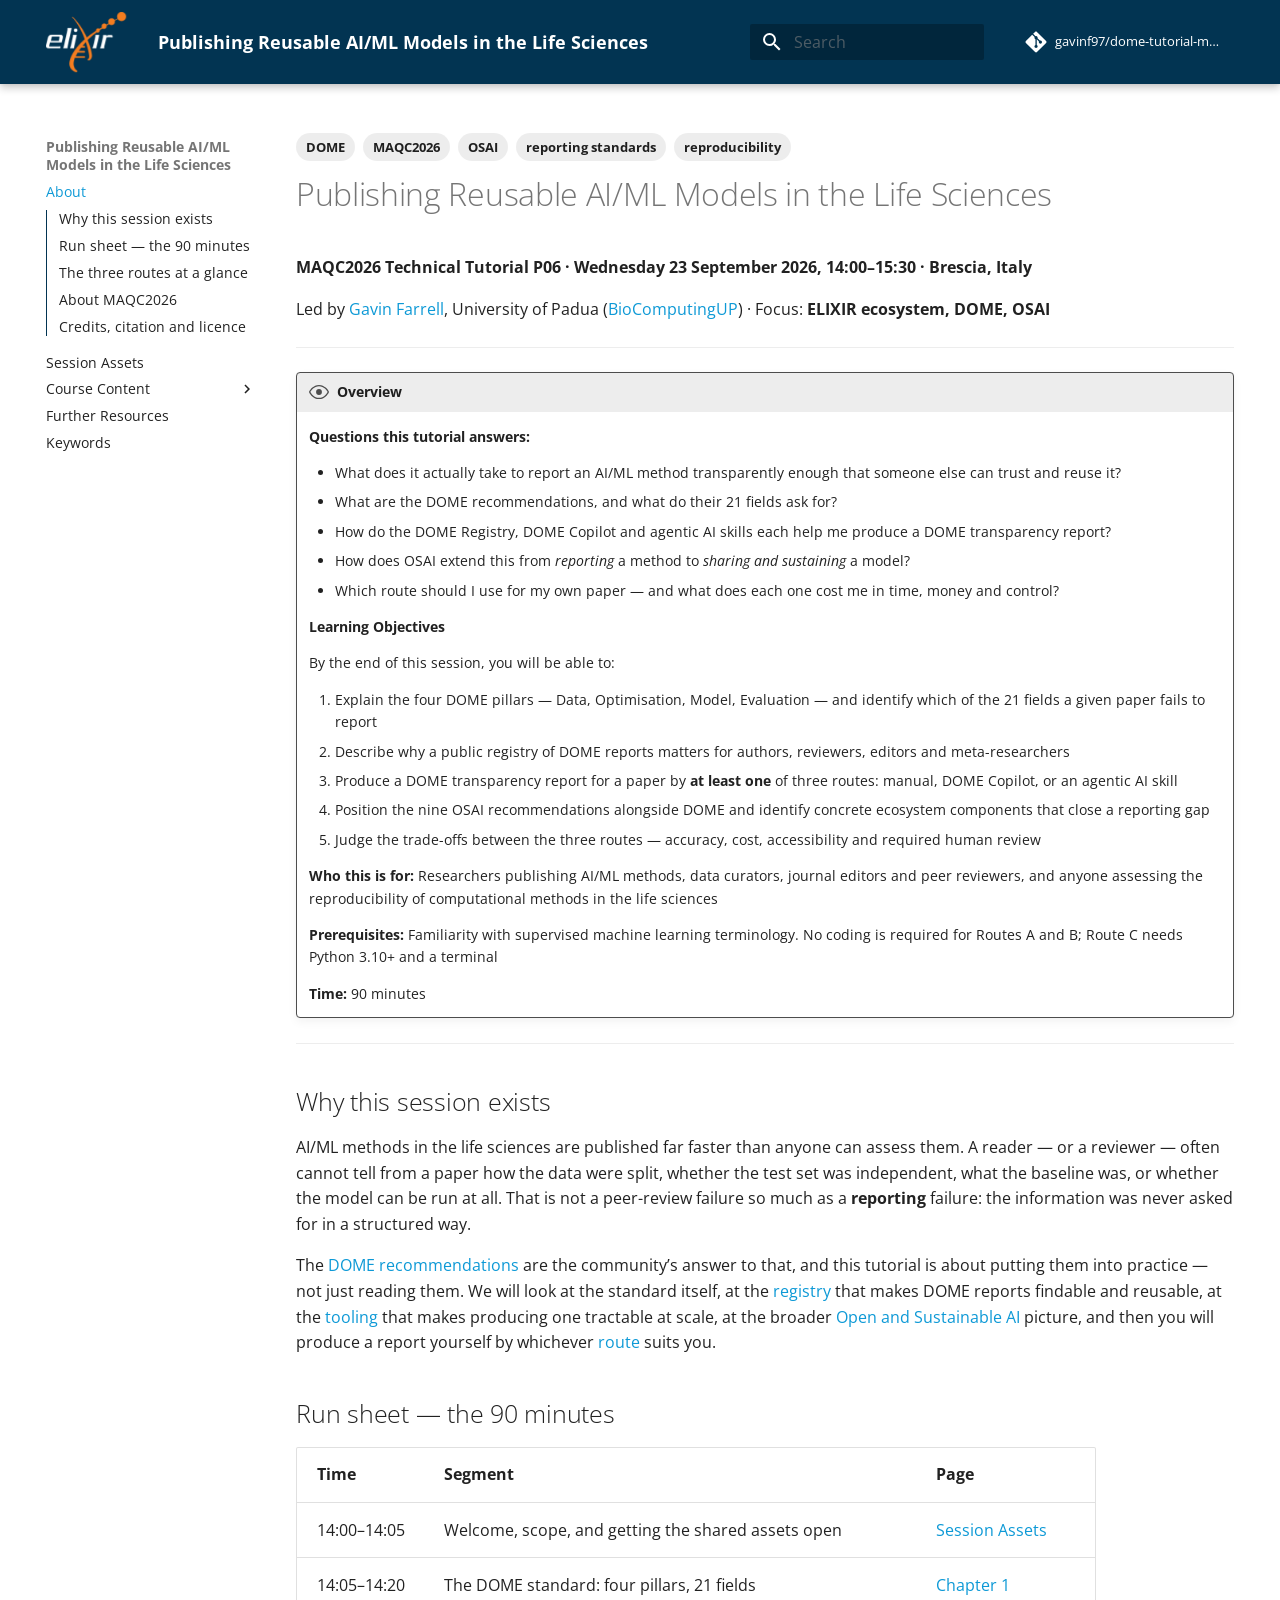
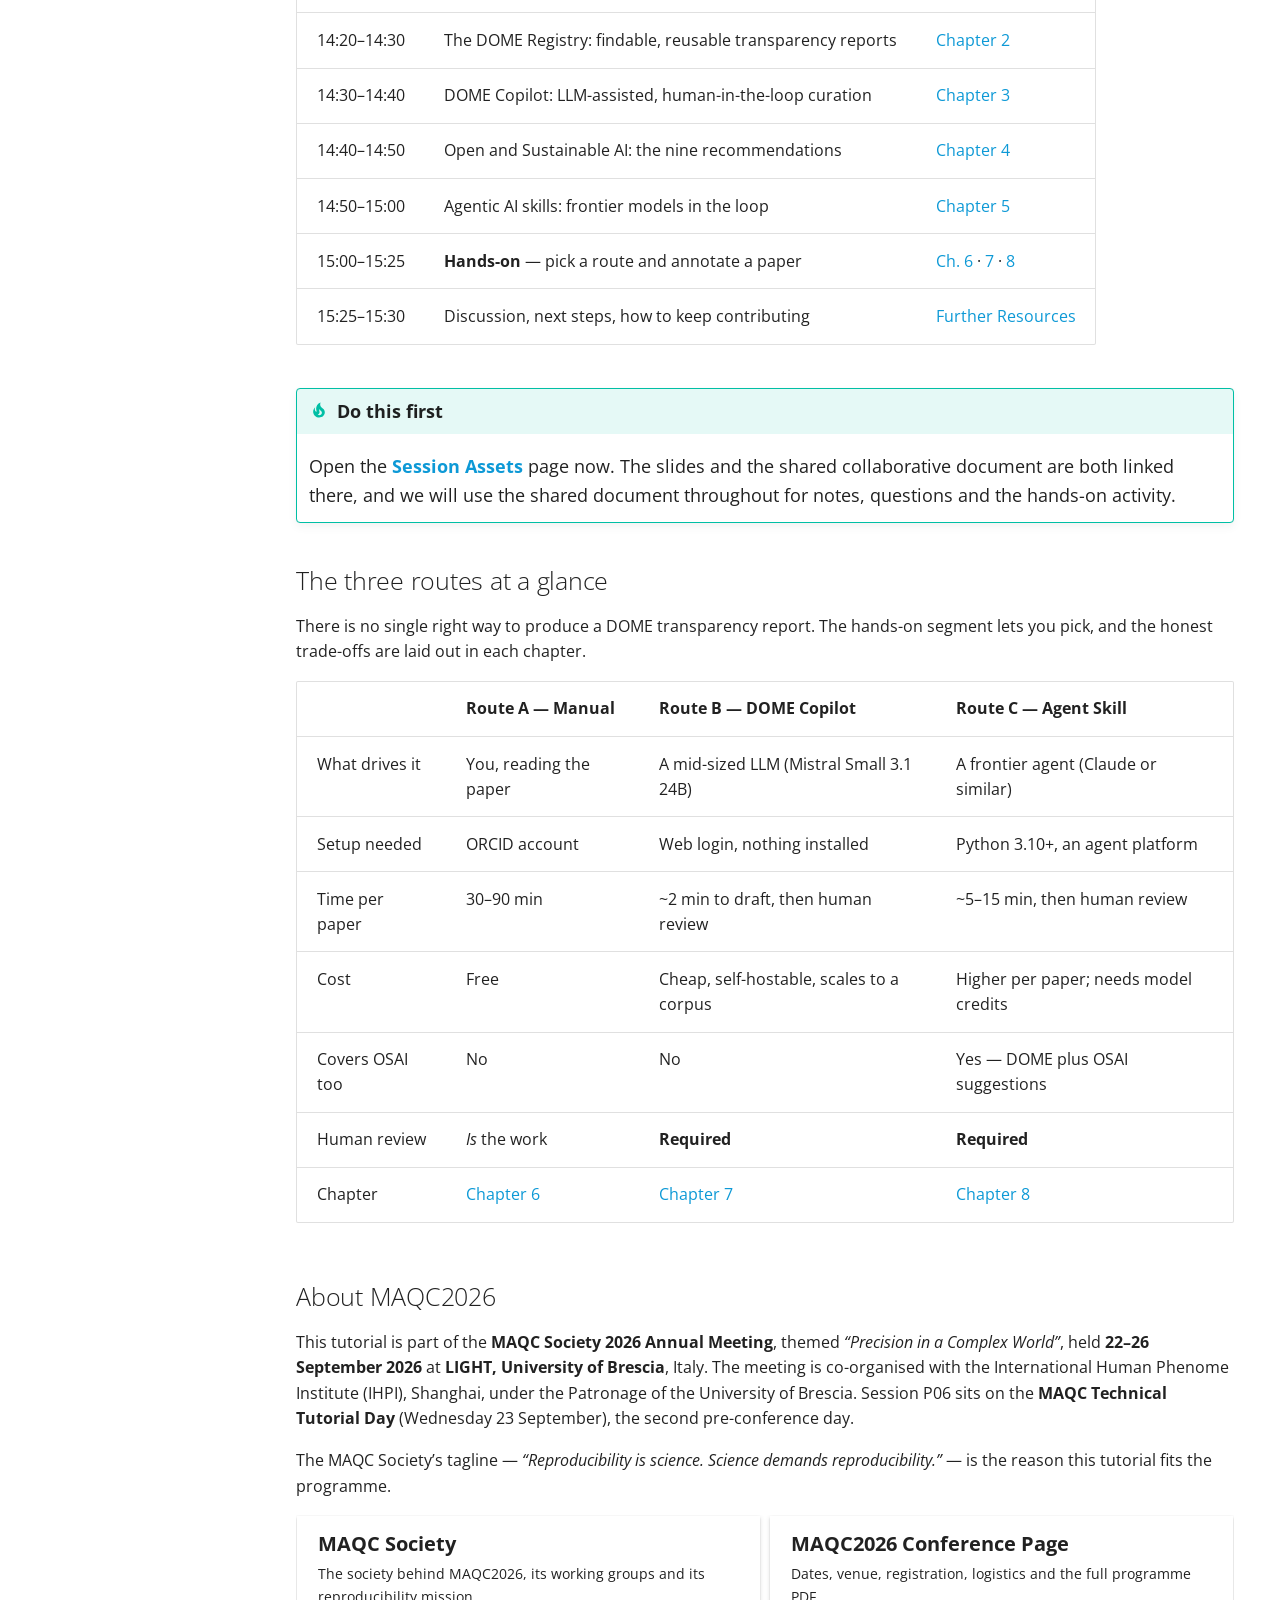
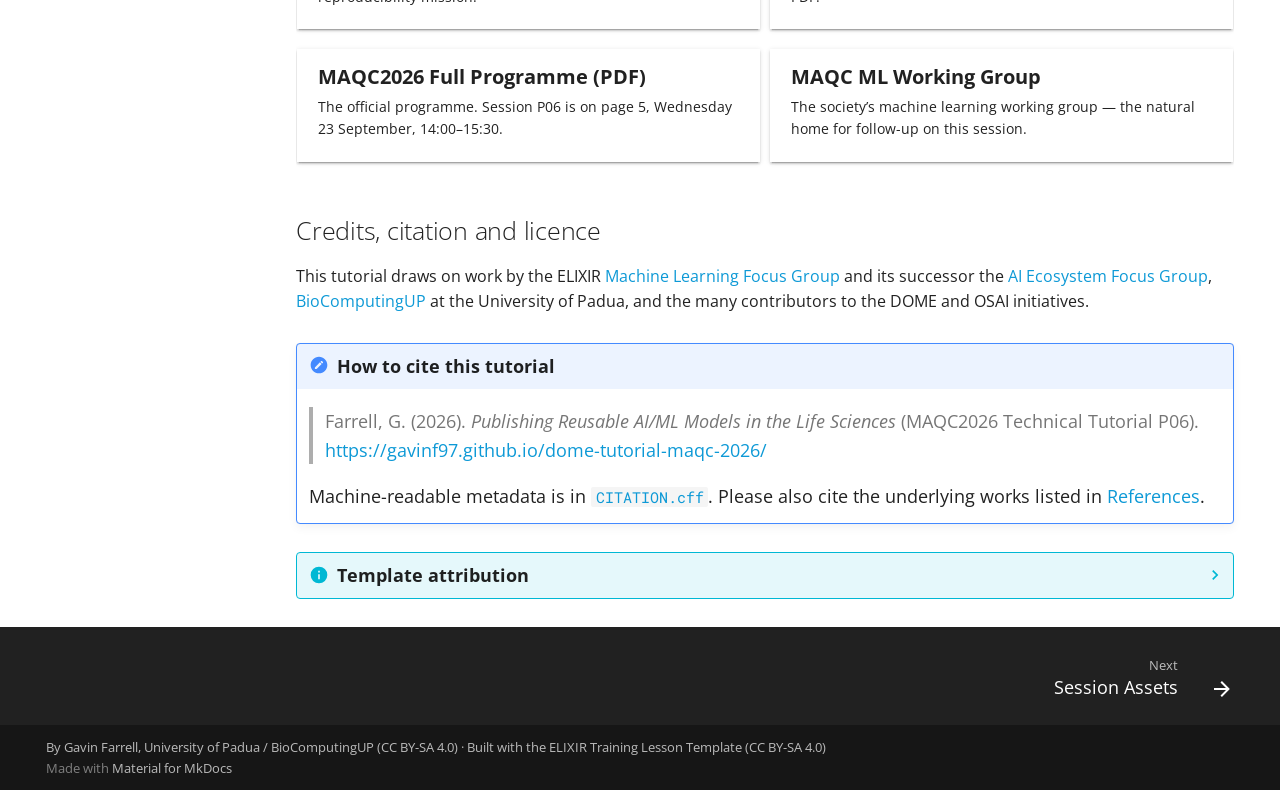
==== index.html @ ded04127 "Deployed 1fc24c7 with MkDocs version: 1.6.1" ====
<!doctype html>
<html lang="en" class="no-js">
  <head>
    
      <meta charset="utf-8">
      <meta name="viewport" content="width=device-width,initial-scale=1">
      
        <meta name="description" content="MAQC2026 technical tutorial P06 — using the DOME and OSAI frameworks to report, publish and reuse AI/ML methods transparently in the life sciences.
">
      
      
      
        <link rel="canonical" href="https://gavinf97.github.io/dome-tutorial-maqc-2026/">
      
      
      
        <link rel="next" href="assets/">
      
      
        
      
      
      <link rel="icon" href="assets/images/elixir_favicon.ico">
      <meta name="generator" content="mkdocs-1.6.1, mkdocs-material-9.7.7">
    
    
      
        <title>Publishing Reusable AI/ML Models in the Life Sciences</title>
      
    
    
      <link rel="stylesheet" href="assets/stylesheets/main.ec1eaa64.min.css">
      
      


    
    
      
    
    
      
        
        
        <link rel="preconnect" href="https://fonts.gstatic.com" crossorigin>
        <link rel="stylesheet" href="https://fonts.googleapis.com/css?family=Open+Sans:300,300i,400,400i,700,700i%7CRoboto+Mono:400,400i,700,700i&display=fallback">
        <style>:root{--md-text-font:"Open Sans";--md-code-font:"Roboto Mono"}</style>
      
    
    
      <link rel="stylesheet" href="stylesheets/extra.css">
    
      <link rel="stylesheet" href="stylesheets/neoteroi-mkdocs.css">
    
    <script>__md_scope=new URL(".",location),__md_hash=e=>[...e].reduce(((e,_)=>(e<<5)-e+_.charCodeAt(0)),0),__md_get=(e,_=localStorage,t=__md_scope)=>JSON.parse(_.getItem(t.pathname+"."+e)),__md_set=(e,_,t=localStorage,a=__md_scope)=>{try{t.setItem(a.pathname+"."+e,JSON.stringify(_))}catch(e){}}</script>
    
      

    
    
  </head>
  
  
    <body dir="ltr">
  
    
    <input class="md-toggle" data-md-toggle="drawer" type="checkbox" id="__drawer" autocomplete="off">
    <input class="md-toggle" data-md-toggle="search" type="checkbox" id="__search" autocomplete="off">
    <label class="md-overlay" for="__drawer"></label>
    <div data-md-component="skip">
      
        
        <a href="#publishing-reusable-aiml-models-in-the-life-sciences" class="md-skip">
          Skip to content
        </a>
      
    </div>
    <div data-md-component="announce">
      
    </div>
    
    
      

  

<header class="md-header md-header--shadow" data-md-component="header">
  <nav class="md-header__inner md-grid" aria-label="Header">
    <a href="." title="Publishing Reusable AI/ML Models in the Life Sciences" class="md-header__button md-logo" aria-label="Publishing Reusable AI/ML Models in the Life Sciences" data-md-component="logo">
      
  <img src="assets/images/white-orange-logo.png" alt="logo">

    </a>
    <label class="md-header__button md-icon" for="__drawer">
      
      <svg xmlns="http://www.w3.org/2000/svg" viewBox="0 0 24 24"><path d="M3 6h18v2H3zm0 5h18v2H3zm0 5h18v2H3z"/></svg>
    </label>
    <div class="md-header__title" data-md-component="header-title">
      <div class="md-header__ellipsis">
        <div class="md-header__topic">
          <span class="md-ellipsis">
            Publishing Reusable AI/ML Models in the Life Sciences
          </span>
        </div>
        <div class="md-header__topic" data-md-component="header-topic">
          <span class="md-ellipsis">
            
              About
            
          </span>
        </div>
      </div>
    </div>
    
    
      <script>var palette=__md_get("__palette");if(palette&&palette.color){if("(prefers-color-scheme)"===palette.color.media){var media=matchMedia("(prefers-color-scheme: light)"),input=document.querySelector(media.matches?"[data-md-color-media='(prefers-color-scheme: light)']":"[data-md-color-media='(prefers-color-scheme: dark)']");palette.color.media=input.getAttribute("data-md-color-media"),palette.color.scheme=input.getAttribute("data-md-color-scheme"),palette.color.primary=input.getAttribute("data-md-color-primary"),palette.color.accent=input.getAttribute("data-md-color-accent")}for(var[key,value]of Object.entries(palette.color))document.body.setAttribute("data-md-color-"+key,value)}</script>
    
    
    
      
      
        <label class="md-header__button md-icon" for="__search">
          
          <svg xmlns="http://www.w3.org/2000/svg" viewBox="0 0 24 24"><path d="M9.5 3A6.5 6.5 0 0 1 16 9.5c0 1.61-.59 3.09-1.56 4.23l.27.27h.79l5 5-1.5 1.5-5-5v-.79l-.27-.27A6.52 6.52 0 0 1 9.5 16 6.5 6.5 0 0 1 3 9.5 6.5 6.5 0 0 1 9.5 3m0 2C7 5 5 7 5 9.5S7 14 9.5 14 14 12 14 9.5 12 5 9.5 5"/></svg>
        </label>
        <div class="md-search" data-md-component="search" role="dialog">
  <label class="md-search__overlay" for="__search"></label>
  <div class="md-search__inner" role="search">
    <form class="md-search__form" name="search">
      <input type="text" class="md-search__input" name="query" aria-label="Search" placeholder="Search" autocapitalize="off" autocorrect="off" autocomplete="off" spellcheck="false" data-md-component="search-query" required>
      <label class="md-search__icon md-icon" for="__search">
        
        <svg xmlns="http://www.w3.org/2000/svg" viewBox="0 0 24 24"><path d="M9.5 3A6.5 6.5 0 0 1 16 9.5c0 1.61-.59 3.09-1.56 4.23l.27.27h.79l5 5-1.5 1.5-5-5v-.79l-.27-.27A6.52 6.52 0 0 1 9.5 16 6.5 6.5 0 0 1 3 9.5 6.5 6.5 0 0 1 9.5 3m0 2C7 5 5 7 5 9.5S7 14 9.5 14 14 12 14 9.5 12 5 9.5 5"/></svg>
        
        <svg xmlns="http://www.w3.org/2000/svg" viewBox="0 0 24 24"><path d="M20 11v2H8l5.5 5.5-1.42 1.42L4.16 12l7.92-7.92L13.5 5.5 8 11z"/></svg>
      </label>
      <nav class="md-search__options" aria-label="Search">
        
        <button type="reset" class="md-search__icon md-icon" title="Clear" aria-label="Clear" tabindex="-1">
          
          <svg xmlns="http://www.w3.org/2000/svg" viewBox="0 0 24 24"><path d="M19 6.41 17.59 5 12 10.59 6.41 5 5 6.41 10.59 12 5 17.59 6.41 19 12 13.41 17.59 19 19 17.59 13.41 12z"/></svg>
        </button>
      </nav>
      
    </form>
    <div class="md-search__output">
      <div class="md-search__scrollwrap" tabindex="0" data-md-scrollfix>
        <div class="md-search-result" data-md-component="search-result">
          <div class="md-search-result__meta">
            Initializing search
          </div>
          <ol class="md-search-result__list" role="presentation"></ol>
        </div>
      </div>
    </div>
  </div>
</div>
      
    
    
      <div class="md-header__source">
        <a href="https://github.com/gavinf97/dome-tutorial-maqc-2026" title="Go to repository" class="md-source" data-md-component="source">
  <div class="md-source__icon md-icon">
    
    <svg xmlns="http://www.w3.org/2000/svg" viewBox="0 0 448 512"><!--! Font Awesome Free 7.1.0 by @fontawesome - https://fontawesome.com License - https://fontawesome.com/license/free (Icons: CC BY 4.0, Fonts: SIL OFL 1.1, Code: MIT License) Copyright 2025 Fonticons, Inc.--><path d="M439.6 236.1 244 40.5c-5.4-5.5-12.8-8.5-20.4-8.5s-15 3-20.4 8.4L162.5 81l51.5 51.5c27.1-9.1 52.7 16.8 43.4 43.7l49.7 49.7c34.2-11.8 61.2 31 35.5 56.7-26.5 26.5-70.2-2.9-56-37.3L240.3 199v121.9c25.3 12.5 22.3 41.8 9.1 55-6.4 6.4-15.2 10.1-24.3 10.1s-17.8-3.6-24.3-10.1c-17.6-17.6-11.1-46.9 11.2-56v-123c-20.8-8.5-24.6-30.7-18.6-45L142.6 101 8.5 235.1C3 240.6 0 247.9 0 255.5s3 15 8.5 20.4l195.6 195.7c5.4 5.4 12.7 8.4 20.4 8.4s15-3 20.4-8.4l194.7-194.7c5.4-5.4 8.4-12.8 8.4-20.4s-3-15-8.4-20.4"/></svg>
  </div>
  <div class="md-source__repository">
    gavinf97/dome-tutorial-maqc-2026
  </div>
</a>
      </div>
    
  </nav>
  
</header>
    
    <div class="md-container" data-md-component="container">
      
      
        
          
        
      
      <main class="md-main" data-md-component="main">
        <div class="md-main__inner md-grid">
          
            
              
              <div class="md-sidebar md-sidebar--primary" data-md-component="sidebar" data-md-type="navigation" >
                <div class="md-sidebar__scrollwrap">
                  <div class="md-sidebar__inner">
                    



  

<nav class="md-nav md-nav--primary md-nav--integrated" aria-label="Navigation" data-md-level="0">
  <label class="md-nav__title" for="__drawer">
    <a href="." title="Publishing Reusable AI/ML Models in the Life Sciences" class="md-nav__button md-logo" aria-label="Publishing Reusable AI/ML Models in the Life Sciences" data-md-component="logo">
      
  <img src="assets/images/white-orange-logo.png" alt="logo">

    </a>
    Publishing Reusable AI/ML Models in the Life Sciences
  </label>
  
    <div class="md-nav__source">
      <a href="https://github.com/gavinf97/dome-tutorial-maqc-2026" title="Go to repository" class="md-source" data-md-component="source">
  <div class="md-source__icon md-icon">
    
    <svg xmlns="http://www.w3.org/2000/svg" viewBox="0 0 448 512"><!--! Font Awesome Free 7.1.0 by @fontawesome - https://fontawesome.com License - https://fontawesome.com/license/free (Icons: CC BY 4.0, Fonts: SIL OFL 1.1, Code: MIT License) Copyright 2025 Fonticons, Inc.--><path d="M439.6 236.1 244 40.5c-5.4-5.5-12.8-8.5-20.4-8.5s-15 3-20.4 8.4L162.5 81l51.5 51.5c27.1-9.1 52.7 16.8 43.4 43.7l49.7 49.7c34.2-11.8 61.2 31 35.5 56.7-26.5 26.5-70.2-2.9-56-37.3L240.3 199v121.9c25.3 12.5 22.3 41.8 9.1 55-6.4 6.4-15.2 10.1-24.3 10.1s-17.8-3.6-24.3-10.1c-17.6-17.6-11.1-46.9 11.2-56v-123c-20.8-8.5-24.6-30.7-18.6-45L142.6 101 8.5 235.1C3 240.6 0 247.9 0 255.5s3 15 8.5 20.4l195.6 195.7c5.4 5.4 12.7 8.4 20.4 8.4s15-3 20.4-8.4l194.7-194.7c5.4-5.4 8.4-12.8 8.4-20.4s-3-15-8.4-20.4"/></svg>
  </div>
  <div class="md-source__repository">
    gavinf97/dome-tutorial-maqc-2026
  </div>
</a>
    </div>
  
  <ul class="md-nav__list" data-md-scrollfix>
    
      
      
  
  
    
  
  
  
    <li class="md-nav__item md-nav__item--active">
      
      <input class="md-nav__toggle md-toggle" type="checkbox" id="__toc">
      
      
        
      
      
        <label class="md-nav__link md-nav__link--active" for="__toc">
          
  
  
  <span class="md-ellipsis">
    
  
    About
  

    
  </span>
  
  

          <span class="md-nav__icon md-icon"></span>
        </label>
      
      <a href="." class="md-nav__link md-nav__link--active">
        
  
  
  <span class="md-ellipsis">
    
  
    About
  

    
  </span>
  
  

      </a>
      
        

<nav class="md-nav md-nav--secondary" aria-label="Table of contents">
  
  
  
    
  
  
    <label class="md-nav__title" for="__toc">
      <span class="md-nav__icon md-icon"></span>
      Table of contents
    </label>
    <ul class="md-nav__list" data-md-component="toc" data-md-scrollfix>
      
        <li class="md-nav__item">
  <a href="#why-this-session-exists" class="md-nav__link">
    <span class="md-ellipsis">
      
        Why this session exists
      
    </span>
  </a>
  
</li>
      
        <li class="md-nav__item">
  <a href="#run-sheet-the-90-minutes" class="md-nav__link">
    <span class="md-ellipsis">
      
        Run sheet — the 90 minutes
      
    </span>
  </a>
  
</li>
      
        <li class="md-nav__item">
  <a href="#the-three-routes-at-a-glance" class="md-nav__link">
    <span class="md-ellipsis">
      
        The three routes at a glance
      
    </span>
  </a>
  
</li>
      
        <li class="md-nav__item">
  <a href="#about-maqc2026" class="md-nav__link">
    <span class="md-ellipsis">
      
        About MAQC2026
      
    </span>
  </a>
  
</li>
      
        <li class="md-nav__item">
  <a href="#credits-citation-and-licence" class="md-nav__link">
    <span class="md-ellipsis">
      
        Credits, citation and licence
      
    </span>
  </a>
  
</li>
      
    </ul>
  
</nav>
      
    </li>
  

    
      
      
  
  
  
  
    <li class="md-nav__item">
      <a href="assets/" class="md-nav__link">
        
  
  
  <span class="md-ellipsis">
    
  
    Session Assets
  

    
  </span>
  
  

      </a>
    </li>
  

    
      
      
  
  
  
  
    
    
    
    
    
    <li class="md-nav__item md-nav__item--nested">
      
        
        
        <input class="md-nav__toggle md-toggle " type="checkbox" id="__nav_3" >
        
          
          <label class="md-nav__link" for="__nav_3" id="__nav_3_label" tabindex="0">
            
  
  
  <span class="md-ellipsis">
    
  
    Course Content
  

    
  </span>
  
  

            <span class="md-nav__icon md-icon"></span>
          </label>
        
        <nav class="md-nav" data-md-level="1" aria-labelledby="__nav_3_label" aria-expanded="false">
          <label class="md-nav__title" for="__nav_3">
            <span class="md-nav__icon md-icon"></span>
            
  
    Course Content
  

          </label>
          <ul class="md-nav__list" data-md-scrollfix>
            
              
                
  
  
  
  
    <li class="md-nav__item">
      <a href="chapters/chapter_01_dome/" class="md-nav__link">
        
  
  
  <span class="md-ellipsis">
    
  
    1. The DOME Standard
  

    
  </span>
  
  

      </a>
    </li>
  

              
            
              
                
  
  
  
  
    <li class="md-nav__item">
      <a href="chapters/chapter_02_registry/" class="md-nav__link">
        
  
  
  <span class="md-ellipsis">
    
  
    2. The DOME Registry
  

    
  </span>
  
  

      </a>
    </li>
  

              
            
              
                
  
  
  
  
    <li class="md-nav__item">
      <a href="chapters/chapter_03_copilot/" class="md-nav__link">
        
  
  
  <span class="md-ellipsis">
    
  
    3. DOME Copilot
  

    
  </span>
  
  

      </a>
    </li>
  

              
            
              
                
  
  
  
  
    <li class="md-nav__item">
      <a href="chapters/chapter_04_osai/" class="md-nav__link">
        
  
  
  <span class="md-ellipsis">
    
  
    4. Open & Sustainable AI (OSAI)
  

    
  </span>
  
  

      </a>
    </li>
  

              
            
              
                
  
  
  
  
    <li class="md-nav__item">
      <a href="chapters/chapter_05_agentic/" class="md-nav__link">
        
  
  
  <span class="md-ellipsis">
    
  
    5. Agentic AI Skills for DOME
  

    
  </span>
  
  

      </a>
    </li>
  

              
            
              
                
  
  
  
  
    <li class="md-nav__item">
      <a href="chapters/chapter_06_route_manual/" class="md-nav__link">
        
  
  
  <span class="md-ellipsis">
    
  
    6. Route A — Manual via the DOME Registry
  

    
  </span>
  
  

      </a>
    </li>
  

              
            
              
                
  
  
  
  
    <li class="md-nav__item">
      <a href="chapters/chapter_07_route_copilot/" class="md-nav__link">
        
  
  
  <span class="md-ellipsis">
    
  
    7. Route B — DOME Copilot
  

    
  </span>
  
  

      </a>
    </li>
  

              
            
              
                
  
  
  
  
    <li class="md-nav__item">
      <a href="chapters/chapter_08_route_agent/" class="md-nav__link">
        
  
  
  <span class="md-ellipsis">
    
  
    8. Route C — Agent Skills
  

    
  </span>
  
  

      </a>
    </li>
  

              
            
              
                
  
  
  
  
    <li class="md-nav__item">
      <a href="chapters/references/" class="md-nav__link">
        
  
  
  <span class="md-ellipsis">
    
  
    References
  

    
  </span>
  
  

      </a>
    </li>
  

              
            
          </ul>
        </nav>
      
    </li>
  

    
      
      
  
  
  
  
    <li class="md-nav__item">
      <a href="follow_up_training/" class="md-nav__link">
        
  
  
  <span class="md-ellipsis">
    
  
    Further Resources
  

    
  </span>
  
  

      </a>
    </li>
  

    
      
      
  
  
  
  
    <li class="md-nav__item">
      <a href="keywords/" class="md-nav__link">
        
  
  
  <span class="md-ellipsis">
    
  
    Keywords
  

    
  </span>
  
  

      </a>
    </li>
  

    
  </ul>
</nav>
                  </div>
                </div>
              </div>
            
            
          
          
            <div class="md-content" data-md-component="content">
              
              <article class="md-content__inner md-typeset">
                
                  

  <nav class="md-tags" >
    
      
      
      
      
        <a href="keywords/#tag:dome" class="md-tag">DOME</a>
      
    
      
      
      
      
        <a href="keywords/#tag:maqc2026" class="md-tag">MAQC2026</a>
      
    
      
      
      
      
        <a href="keywords/#tag:osai" class="md-tag">OSAI</a>
      
    
      
      
      
      
        <a href="keywords/#tag:reporting-standards" class="md-tag">reporting standards</a>
      
    
      
      
      
      
        <a href="keywords/#tag:reproducibility" class="md-tag">reproducibility</a>
      
    
  </nav>


  
  


<div><h1 id="publishing-reusable-aiml-models-in-the-life-sciences">Publishing Reusable AI/ML Models in the Life Sciences</h1>
<p><strong>MAQC2026 Technical Tutorial P06 · Wednesday 23 September 2026, 14:00–15:30 · Brescia, Italy</strong></p>
<p>Led by <a href="https://orcid.org/0000-0002-0558-8337">Gavin Farrell</a>, University of Padua (<a href="https://protein.bio.unipd.it/">BioComputingUP</a>) · Focus: <strong>ELIXIR ecosystem, DOME, OSAI</strong></p>
<hr>
<div class="admonition overview">
<p class="admonition-title">Overview</p>
<p><strong>Questions this tutorial answers:</strong></p>
<ul>
<li>What does it actually take to report an AI/ML method transparently enough that someone else can trust and reuse it?</li>
<li>What are the DOME recommendations, and what do their 21 fields ask for?</li>
<li>How do the DOME Registry, DOME Copilot and agentic AI skills each help me produce a DOME transparency report?</li>
<li>How does OSAI extend this from <em>reporting</em> a method to <em>sharing and sustaining</em> a model?</li>
<li>Which route should I use for my own paper — and what does each one cost me in time, money and control?</li>
</ul>
<p><strong>Learning Objectives</strong></p>
<p>By the end of this session, you will be able to:</p>
<ol>
<li>Explain the four DOME pillars — Data, Optimisation, Model, Evaluation — and identify which of the 21 fields a given paper fails to report</li>
<li>Describe why a public registry of DOME reports matters for authors, reviewers, editors and meta-researchers</li>
<li>Produce a DOME transparency report for a paper by <strong>at least one</strong> of three routes: manual, DOME Copilot, or an agentic AI skill</li>
<li>Position the nine OSAI recommendations alongside DOME and identify concrete ecosystem components that close a reporting gap</li>
<li>Judge the trade-offs between the three routes — accuracy, cost, accessibility and required human review</li>
</ol>
<p><strong>Who this is for:</strong> Researchers publishing AI/ML methods, data curators, journal editors and peer reviewers, and anyone assessing the reproducibility of computational methods in the life sciences</p>
<p><strong>Prerequisites:</strong> Familiarity with supervised machine learning terminology. No coding is required for Routes A and B; Route C needs Python 3.10+ and a terminal</p>
<p><strong>Time:</strong> 90 minutes</p>
</div>
<hr>
<h2 id="why-this-session-exists">Why this session exists</h2>
<p>AI/ML methods in the life sciences are published far faster than anyone can
assess them. A reader — or a reviewer — often cannot tell from a paper how the
data were split, whether the test set was independent, what the baseline was,
or whether the model can be run at all. That is not a peer-review failure so
much as a <strong>reporting</strong> failure: the information was never asked for in a
structured way.</p>
<p>The <a href="chapters/chapter_01_dome/">DOME recommendations</a> are the community’s
answer to that, and this tutorial is about putting them into practice — not
just reading them. We will look at the standard itself, at the
<a href="chapters/chapter_02_registry/">registry</a> that makes DOME reports findable
and reusable, at the <a href="chapters/chapter_03_copilot/">tooling</a> that makes
producing one tractable at scale, at the broader
<a href="chapters/chapter_04_osai/">Open and Sustainable AI</a> picture, and then you
will produce a report yourself by whichever
<a href="chapters/chapter_06_route_manual/">route</a> suits you.</p>
<h2 id="run-sheet-the-90-minutes">Run sheet — the 90 minutes</h2>
<table>
<thead>
<tr>
<th>Time</th>
<th>Segment</th>
<th>Page</th>
</tr>
</thead>
<tbody>
<tr>
<td>14:00–14:05</td>
<td>Welcome, scope, and getting the shared assets open</td>
<td><a href="assets/">Session Assets</a></td>
</tr>
<tr>
<td>14:05–14:20</td>
<td>The DOME standard: four pillars, 21 fields</td>
<td><a href="chapters/chapter_01_dome/">Chapter 1</a></td>
</tr>
<tr>
<td>14:20–14:30</td>
<td>The DOME Registry: findable, reusable transparency reports</td>
<td><a href="chapters/chapter_02_registry/">Chapter 2</a></td>
</tr>
<tr>
<td>14:30–14:40</td>
<td>DOME Copilot: LLM-assisted, human-in-the-loop curation</td>
<td><a href="chapters/chapter_03_copilot/">Chapter 3</a></td>
</tr>
<tr>
<td>14:40–14:50</td>
<td>Open and Sustainable AI: the nine recommendations</td>
<td><a href="chapters/chapter_04_osai/">Chapter 4</a></td>
</tr>
<tr>
<td>14:50–15:00</td>
<td>Agentic AI skills: frontier models in the loop</td>
<td><a href="chapters/chapter_05_agentic/">Chapter 5</a></td>
</tr>
<tr>
<td>15:00–15:25</td>
<td><strong>Hands-on</strong> — pick a route and annotate a paper</td>
<td><a href="chapters/chapter_06_route_manual/">Ch. 6</a> · <a href="chapters/chapter_07_route_copilot/">7</a> · <a href="chapters/chapter_08_route_agent/">8</a></td>
</tr>
<tr>
<td>15:25–15:30</td>
<td>Discussion, next steps, how to keep contributing</td>
<td><a href="follow_up_training/">Further Resources</a></td>
</tr>
</tbody>
</table>
<div class="admonition tip">
<p class="admonition-title">Do this first</p>
<p>Open the <strong><a href="assets/">Session Assets</a></strong> page now. The slides and the shared
collaborative document are both linked there, and we will use the shared
document throughout for notes, questions and the hands-on activity.</p>
</div>
<h2 id="the-three-routes-at-a-glance">The three routes at a glance</h2>
<p>There is no single right way to produce a DOME transparency report. The
hands-on segment lets you pick, and the honest trade-offs are laid out in each
chapter.</p>
<table>
<thead>
<tr>
<th></th>
<th><strong>Route A — Manual</strong></th>
<th><strong>Route B — DOME Copilot</strong></th>
<th><strong>Route C — Agent Skill</strong></th>
</tr>
</thead>
<tbody>
<tr>
<td>What drives it</td>
<td>You, reading the paper</td>
<td>A mid-sized LLM (Mistral Small 3.1 24B)</td>
<td>A frontier agent (Claude or similar)</td>
</tr>
<tr>
<td>Setup needed</td>
<td>ORCID account</td>
<td>Web login, nothing installed</td>
<td>Python 3.10+, an agent platform</td>
</tr>
<tr>
<td>Time per paper</td>
<td>30–90 min</td>
<td>~2 min to draft, then human review</td>
<td>~5–15 min, then human review</td>
</tr>
<tr>
<td>Cost</td>
<td>Free</td>
<td>Cheap, self-hostable, scales to a corpus</td>
<td>Higher per paper; needs model credits</td>
</tr>
<tr>
<td>Covers OSAI too</td>
<td>No</td>
<td>No</td>
<td>Yes — DOME plus OSAI suggestions</td>
</tr>
<tr>
<td>Human review</td>
<td><em>Is</em> the work</td>
<td><strong>Required</strong></td>
<td><strong>Required</strong></td>
</tr>
<tr>
<td>Chapter</td>
<td><a href="chapters/chapter_06_route_manual/">Chapter 6</a></td>
<td><a href="chapters/chapter_07_route_copilot/">Chapter 7</a></td>
<td><a href="chapters/chapter_08_route_agent/">Chapter 8</a></td>
</tr>
</tbody>
</table>
<h2 id="about-maqc2026">About MAQC2026</h2>
<p>This tutorial is part of the <strong>MAQC Society 2026 Annual Meeting</strong>, themed
<em>“Precision in a Complex World”</em>, held <strong>22–26 September 2026</strong> at <strong>LIGHT,
University of Brescia</strong>, Italy. The meeting is co-organised with the
International Human Phenome Institute (IHPI), Shanghai, under the Patronage of
the University of Brescia. Session P06 sits on the <strong>MAQC Technical Tutorial
Day</strong> (Wednesday 23 September), the second pre-conference day.</p>
<p>The MAQC Society’s tagline — <em>“Reproducibility is science. Science demands
reproducibility.”</em> — is the reason this tutorial fits the programme.</p>
<div class="nt-cards nt-grid cols-2">
<div class="nt-card"><a href="https://themaqc.org/"><div><div class="nt-card-content"><p class="nt-card-title">MAQC Society</p><p class="nt-card-text">The society behind MAQC2026, its working groups and its reproducibility mission.</p></div></div></a></div>
<div class="nt-card"><a href="https://themaqc.org/conferences/"><div><div class="nt-card-content"><p class="nt-card-title">MAQC2026 Conference Page</p><p class="nt-card-text">Dates, venue, registration, logistics and the full programme PDF.</p></div></div></a></div>
<div class="nt-card"><a href="http://themaqc.org/wp-content/uploads/2026/08/MAQC2026_Program_Full-2026-08-29_v1.07.pdf"><div><div class="nt-card-content"><p class="nt-card-title">MAQC2026 Full Programme (PDF)</p><p class="nt-card-text">The official programme. Session P06 is on page 5, Wednesday 23 September, 14:00–15:30.</p></div></div></a></div>
<div class="nt-card"><a href="https://themaqc.org/ml-working-group/"><div><div class="nt-card-content"><p class="nt-card-title">MAQC ML Working Group</p><p class="nt-card-text">The society’s machine learning working group — the natural home for follow-up on this session.</p></div></div></a></div>
</div>
<h2 id="credits-citation-and-licence">Credits, citation and licence</h2>
<p>This tutorial draws on work by the ELIXIR
<a href="https://elixir-europe.org/focus-groups/machine-learning">Machine Learning Focus Group</a>
and its successor the <a href="https://elixir-europe.org/focus-groups/ai-ecosystem">AI Ecosystem Focus Group</a>,
<a href="https://protein.bio.unipd.it/">BioComputingUP</a> at the University of Padua, and
the many contributors to the DOME and OSAI initiatives.</p>
<div class="admonition note">
<p class="admonition-title">How to cite this tutorial</p>
<blockquote>
<p>Farrell, G. (2026). <em>Publishing Reusable AI/ML Models in the Life Sciences</em>
(MAQC2026 Technical Tutorial P06). <a href="https://gavinf97.github.io/dome-tutorial-maqc-2026/">https://gavinf97.github.io/dome-tutorial-maqc-2026/</a></p>
</blockquote>
<p>Machine-readable metadata is in
<a href="https://github.com/gavinf97/dome-tutorial-maqc-2026/blob/main/CITATION.cff"><code>CITATION.cff</code></a>.
Please also cite the underlying works listed in <a href="chapters/references/">References</a>.</p>
</div>
<details class="info">
<summary>Template attribution</summary>
<p>This site is built with the <a href="https://zenodo.org/records/7913092">ELIXIR Training Lesson Template</a>
by van Geest G, Kronander E, Romero Herrera JA, Žlender N, ELIXIR Training
Coordination Team &amp; Cardona A (2023), DOI
<a href="https://doi.org/10.5281/zenodo.7913092">10.5281/zenodo.7913092</a>, CC BY-SA 4.0.
Content has been replaced with the MAQC2026 tutorial material. Because the
template is ShareAlike, <strong>this tutorial is also licensed
<a href="https://creativecommons.org/licenses/by-sa/4.0/">CC BY-SA 4.0</a></strong>.</p>
</details>
<script type="application/ld+json">
{
    "@context": "https://schema.org/",
    "@type": "LearningResource",
    "@id": "https://gavinf97.github.io/dome-tutorial-maqc-2026/",
    "conformsTo": "https://bioschemas.org/profiles/TrainingMaterial/1.0-RELEASE",
    "description": "Tutorial companion site for MAQC2026 session P06, \"Publishing Reusable AI/ML Models in the Life Sciences\". Covers the DOME recommendations for reporting supervised machine learning in biology, the DOME Registry, DOME Copilot, the Open and Sustainable AI (OSAI) recommendations, and three practical routes to producing a DOME transparency report: manual annotation, LLM-assisted annotation with DOME Copilot, and agentic annotation with the DOME Agent Skill.\n",
    "keywords": "DOME, OSAI, machine learning, reporting standards, transparency, reproducibility, FAIR, ELIXIR, MAQC, AI registries",
    "name": "Publishing Reusable AI/ML Models in the Life Sciences \u2014 MAQC2026 Tutorial",
    "license": "CC-BY-SA-4.0",
    "url": "https://gavinf97.github.io/dome-tutorial-maqc-2026/",
    "audience": "Researchers, data curators, journal editors and reviewers working with AI/ML methods in the life sciences",
    "competencyRequired": "Basic familiarity with supervised machine learning terminology",
    "timeRequired": "PT1H30M",
    "inLanguage": "en",
    "authors": [
        {
            "name": "Gavin Farrell",
            "url": "https://orcid.org/0000-0002-0558-8337"
        }
    ]
}
</script></div>







  
  






                
              </article>
            </div>
          
          
<script>var target=document.getElementById(location.hash.slice(1));target&&target.name&&(target.checked=target.name.startsWith("__tabbed_"))</script>
        </div>
        
          <button type="button" class="md-top md-icon" data-md-component="top" hidden>
  
  <svg xmlns="http://www.w3.org/2000/svg" viewBox="0 0 24 24"><path d="M13 20h-2V8l-5.5 5.5-1.42-1.42L12 4.16l7.92 7.92-1.42 1.42L13 8z"/></svg>
  Back to top
</button>
        
      </main>
      
        <footer class="md-footer">
  
    
      
      <nav class="md-footer__inner md-grid" aria-label="Footer" >
        
        
          
          <a href="assets/" class="md-footer__link md-footer__link--next" aria-label="Next: Session Assets">
            <div class="md-footer__title">
              <span class="md-footer__direction">
                Next
              </span>
              <div class="md-ellipsis">
                Session Assets
              </div>
            </div>
            <div class="md-footer__button md-icon">
              
              <svg xmlns="http://www.w3.org/2000/svg" viewBox="0 0 24 24"><path d="M4 11v2h12l-5.5 5.5 1.42 1.42L19.84 12l-7.92-7.92L10.5 5.5 16 11z"/></svg>
            </div>
          </a>
        
      </nav>
    
  
  <div class="md-footer-meta md-typeset">
    <div class="md-footer-meta__inner md-grid">
      <div class="md-copyright">
  
    <div class="md-copyright__highlight">
      By Gavin Farrell, University of Padua / BioComputingUP (CC BY-SA 4.0) &middot; Built with the <a href="https://doi.org/10.5281/zenodo.7913092">ELIXIR Training Lesson Template</a> (CC BY-SA 4.0)

    </div>
  
  
    Made with
    <a href="https://squidfunk.github.io/mkdocs-material/" target="_blank" rel="noopener">
      Material for MkDocs
    </a>
  
</div>
      
    </div>
  </div>
</footer>
      
    </div>
    <div class="md-dialog" data-md-component="dialog">
      <div class="md-dialog__inner md-typeset"></div>
    </div>
    
    
    
      
      
      <script id="__config" type="application/json">{"annotate": null, "base": ".", "features": ["navigation.top", "navigation.footer", "toc.integrate"], "search": "assets/javascripts/workers/search.2c215733.min.js", "tags": null, "translations": {"clipboard.copied": "Copied to clipboard", "clipboard.copy": "Copy to clipboard", "search.result.more.one": "1 more on this page", "search.result.more.other": "# more on this page", "search.result.none": "No matching documents", "search.result.one": "1 matching document", "search.result.other": "# matching documents", "search.result.placeholder": "Type to start searching", "search.result.term.missing": "Missing", "select.version": "Select version"}, "version": null}</script>
    
    
      <script src="assets/javascripts/bundle.d7400e89.min.js"></script>
      
    
  </body>
</html>
---- assets/stylesheets/main.ec1eaa64.min.css ----
@charset "UTF-8";html{-webkit-text-size-adjust:none;-moz-text-size-adjust:none;text-size-adjust:none;box-sizing:border-box}*,:after,:before{box-sizing:inherit}@media (prefers-reduced-motion){*,:after,:before{transition:none!important}}body{margin:0}a,button,input,label{-webkit-tap-highlight-color:transparent}a{color:inherit;text-decoration:none}hr{border:0;box-sizing:initial;display:block;height:.05rem;overflow:visible;padding:0}small{font-size:80%}sub,sup{line-height:1em}img{border-style:none}table{border-collapse:initial;border-spacing:0}td,th{font-weight:400;vertical-align:top}button{background:#0000;border:0;font-family:inherit;font-size:inherit;margin:0;padding:0}input{border:0;outline:none}:root{--md-primary-fg-color:#4051b5;--md-primary-fg-color--light:#5d6cc0;--md-primary-fg-color--dark:#303fa1;--md-primary-bg-color:#fff;--md-primary-bg-color--light:#ffffffb3;--md-accent-fg-color:#526cfe;--md-accent-fg-color--transparent:#526cfe1a;--md-accent-bg-color:#fff;--md-accent-bg-color--light:#ffffffb3}[data-md-color-scheme=default]{color-scheme:light}[data-md-color-scheme=default] img[src$="#gh-dark-mode-only"],[data-md-color-scheme=default] img[src$="#only-dark"]{display:none}:root,[data-md-color-scheme=default]{--md-hue:225deg;--md-default-fg-color:#000000de;--md-default-fg-color--light:#0000008a;--md-default-fg-color--lighter:#00000052;--md-default-fg-color--lightest:#00000012;--md-default-bg-color:#fff;--md-default-bg-color--light:#ffffffb3;--md-default-bg-color--lighter:#ffffff4d;--md-default-bg-color--lightest:#ffffff1f;--md-code-fg-color:#36464e;--md-code-bg-color:#f5f5f5;--md-code-bg-color--light:#f5f5f5b3;--md-code-bg-color--lighter:#f5f5f54d;--md-code-hl-color:#4287ff;--md-code-hl-color--light:#4287ff1a;--md-code-hl-number-color:#d52a2a;--md-code-hl-special-color:#db1457;--md-code-hl-function-color:#a846b9;--md-code-hl-constant-color:#6e59d9;--md-code-hl-keyword-color:#3f6ec6;--md-code-hl-string-color:#1c7d4d;--md-code-hl-name-color:var(--md-code-fg-color);--md-code-hl-operator-color:var(--md-default-fg-color--light);--md-code-hl-punctuation-color:var(--md-default-fg-color--light);--md-code-hl-comment-color:var(--md-default-fg-color--light);--md-code-hl-generic-color:var(--md-default-fg-color--light);--md-code-hl-variable-color:var(--md-default-fg-color--light);--md-typeset-color:var(--md-default-fg-color);--md-typeset-a-color:var(--md-primary-fg-color);--md-typeset-del-color:#f5503d26;--md-typeset-ins-color:#0bd57026;--md-typeset-kbd-color:#fafafa;--md-typeset-kbd-accent-color:#fff;--md-typeset-kbd-border-color:#b8b8b8;--md-typeset-mark-color:#ffff0080;--md-typeset-table-color:#0000001f;--md-typeset-table-color--light:rgba(0,0,0,.035);--md-admonition-fg-color:var(--md-default-fg-color);--md-admonition-bg-color:var(--md-default-bg-color);--md-warning-fg-color:#000000de;--md-warning-bg-color:#ff9;--md-footer-fg-color:#fff;--md-footer-fg-color--light:#ffffffb3;--md-footer-fg-color--lighter:#ffffff73;--md-footer-bg-color:#000000de;--md-footer-bg-color--dark:#00000052;--md-shadow-z1:0 0.2rem 0.5rem #0000000d,0 0 0.05rem #0000001a;--md-shadow-z2:0 0.2rem 0.5rem #0000001a,0 0 0.05rem #00000040;--md-shadow-z3:0 0.2rem 0.5rem #0003,0 0 0.05rem #00000059}.md-icon svg{fill:currentcolor;display:block;height:1.2rem;width:1.2rem}body{-webkit-font-smoothing:antialiased;-moz-osx-font-smoothing:grayscale;--md-text-font-family:var(--md-text-font,_),-apple-system,BlinkMacSystemFont,Helvetica,Arial,sans-serif;--md-code-font-family:var(--md-code-font,_),SFMono-Regular,Consolas,Menlo,monospace}aside,body,input{font-feature-settings:"kern","liga";color:var(--md-typeset-color);font-family:var(--md-text-font-family)}code,kbd,pre{font-feature-settings:"kern";font-family:var(--md-code-font-family)}:root{--md-typeset-table-sort-icon:url('data:image/svg+xml;charset=utf-8,<svg xmlns="http://www.w3.org/2000/svg" viewBox="0 0 24 24"><path d="m18 21-4-4h3V7h-3l4-4 4 4h-3v10h3M2 19v-2h10v2M2 13v-2h7v2M2 7V5h4v2z"/></svg>');--md-typeset-table-sort-icon--asc:url('data:image/svg+xml;charset=utf-8,<svg xmlns="http://www.w3.org/2000/svg" viewBox="0 0 24 24"><path d="M19 17h3l-4 4-4-4h3V3h2M2 17h10v2H2M6 5v2H2V5m0 6h7v2H2z"/></svg>');--md-typeset-table-sort-icon--desc:url('data:image/svg+xml;charset=utf-8,<svg xmlns="http://www.w3.org/2000/svg" viewBox="0 0 24 24"><path d="M19 7h3l-4-4-4 4h3v14h2M2 17h10v2H2M6 5v2H2V5m0 6h7v2H2z"/></svg>')}.md-typeset{-webkit-print-color-adjust:exact;color-adjust:exact;font-size:.8rem;line-height:1.6;overflow-wrap:break-word}@media print{.md-typeset{font-size:.68rem}}.md-typeset blockquote,.md-typeset dl,.md-typeset figure,.md-typeset ol,.md-typeset pre,.md-typeset ul{margin-bottom:1em;margin-top:1em}.md-typeset h1{color:var(--md-default-fg-color--light);font-size:2em;line-height:1.3;margin:0 0 1.25em}.md-typeset h1,.md-typeset h2{font-weight:300;letter-spacing:-.01em}.md-typeset h2{font-size:1.5625em;line-height:1.4;margin:1.6em 0 .64em}.md-typeset h3{font-size:1.25em;font-weight:400;letter-spacing:-.01em;line-height:1.5;margin:1.6em 0 .8em}.md-typeset h2+h3{margin-top:.8em}.md-typeset h4{font-weight:700;letter-spacing:-.01em;margin:1em 0}.md-typeset h5,.md-typeset h6{color:var(--md-default-fg-color--light);font-size:.8em;font-weight:700;letter-spacing:-.01em;margin:1.25em 0}.md-typeset h5{text-transform:uppercase}.md-typeset h5 code{text-transform:none}.md-typeset hr{border-bottom:.05rem solid var(--md-default-fg-color--lightest);display:flow-root;margin:1.5em 0}.md-typeset a{color:var(--md-typeset-a-color);word-break:break-word}.md-typeset a,.md-typeset a:before{transition:color 125ms}.md-typeset a:focus,.md-typeset a:hover{color:var(--md-accent-fg-color)}.md-typeset a:focus code,.md-typeset a:hover code{background-color:var(--md-accent-fg-color--transparent);color:var(--md-accent-fg-color)}.md-typeset a code{color:var(--md-typeset-a-color)}.md-typeset a.focus-visible{outline-color:var(--md-accent-fg-color);outline-offset:.2rem}.md-typeset code,.md-typeset kbd,.md-typeset pre{color:var(--md-code-fg-color);direction:ltr;font-variant-ligatures:none;transition:background-color 125ms}@media print{.md-typeset code,.md-typeset kbd,.md-typeset pre{white-space:pre-wrap}}.md-typeset code{background-color:var(--md-code-bg-color);border-radius:.1rem;-webkit-box-decoration-break:clone;box-decoration-break:clone;font-size:.85em;padding:0 .2941176471em;transition:color 125ms,background-color 125ms;word-break:break-word}.md-typeset code:not(.focus-visible){-webkit-tap-highlight-color:transparent;outline:none}.md-typeset pre{display:flow-root;line-height:1.4;position:relative}.md-typeset pre>code{-webkit-box-decoration-break:slice;box-decoration-break:slice;box-shadow:none;display:block;margin:0;outline-color:var(--md-accent-fg-color);overflow:auto;padding:.7720588235em 1.1764705882em;scrollbar-color:var(--md-default-fg-color--lighter) #0000;scrollbar-width:thin;touch-action:auto;word-break:normal}.md-typeset pre>code:hover{scrollbar-color:var(--md-accent-fg-color) #0000}.md-typeset pre>code::-webkit-scrollbar{height:.2rem;width:.2rem}.md-typeset pre>code::-webkit-scrollbar-thumb{background-color:var(--md-default-fg-color--lighter)}.md-typeset pre>code::-webkit-scrollbar-thumb:hover{background-color:var(--md-accent-fg-color)}.md-typeset kbd{background-color:var(--md-typeset-kbd-color);border-radius:.1rem;box-shadow:0 .1rem 0 .05rem var(--md-typeset-kbd-border-color),0 .1rem 0 var(--md-typeset-kbd-border-color),0 -.1rem .2rem var(--md-typeset-kbd-accent-color) inset;color:var(--md-default-fg-color);display:inline-block;font-size:.75em;padding:0 .6666666667em;vertical-align:text-top;word-break:break-word}.md-typeset mark{background-color:var(--md-typeset-mark-color);-webkit-box-decoration-break:clone;box-decoration-break:clone;color:inherit;word-break:break-word}.md-typeset abbr{cursor:help;text-decoration:none}.md-typeset [data-preview],.md-typeset abbr{border-bottom:.05rem dotted var(--md-default-fg-color--light)}.md-typeset small{opacity:.75}[dir=ltr] .md-typeset sub,[dir=ltr] .md-typeset sup{margin-left:.078125em}[dir=rtl] .md-typeset sub,[dir=rtl] .md-typeset sup{margin-right:.078125em}[dir=ltr] .md-typeset blockquote{padding-left:.6rem}[dir=rtl] .md-typeset blockquote{padding-right:.6rem}[dir=ltr] .md-typeset blockquote{border-left:.2rem solid var(--md-default-fg-color--lighter)}[dir=rtl] .md-typeset blockquote{border-right:.2rem solid var(--md-default-fg-color--lighter)}.md-typeset blockquote{color:var(--md-default-fg-color--light);margin-left:0;margin-right:0}.md-typeset ul{list-style-type:disc}.md-typeset ul[type]{list-style-type:revert-layer}[dir=ltr] .md-typeset ol,[dir=ltr] .md-typeset ul{margin-left:.625em}[dir=rtl] .md-typeset ol,[dir=rtl] .md-typeset ul{margin-right:.625em}.md-typeset ol,.md-typeset ul{padding:0}.md-typeset ol:not([hidden]),.md-typeset ul:not([hidden]){display:flow-root}.md-typeset ol ol,.md-typeset ul ol{list-style-type:lower-alpha}.md-typeset ol ol ol,.md-typeset ul ol ol{list-style-type:lower-roman}.md-typeset ol ol ol ol,.md-typeset ul ol ol ol{list-style-type:upper-alpha}.md-typeset ol ol ol ol ol,.md-typeset ul ol ol ol ol{list-style-type:upper-roman}.md-typeset ol[type],.md-typeset ul[type]{list-style-type:revert-layer}[dir=ltr] .md-typeset ol li,[dir=ltr] .md-typeset ul li{margin-left:1.25em}[dir=rtl] .md-typeset ol li,[dir=rtl] .md-typeset ul li{margin-right:1.25em}.md-typeset ol li,.md-typeset ul li{margin-bottom:.5em}.md-typeset ol li blockquote,.md-typeset ol li p,.md-typeset ul li blockquote,.md-typeset ul li p{margin:.5em 0}.md-typeset ol li:last-child,.md-typeset ul li:last-child{margin-bottom:0}[dir=ltr] .md-typeset ol li ol,[dir=ltr] .md-typeset ol li ul,[dir=ltr] .md-typeset ul li ol,[dir=ltr] .md-typeset ul li ul{margin-left:.625em}[dir=rtl] .md-typeset ol li ol,[dir=rtl] .md-typeset ol li ul,[dir=rtl] .md-typeset ul li ol,[dir=rtl] .md-typeset ul li ul{margin-right:.625em}.md-typeset ol li ol,.md-typeset ol li ul,.md-typeset ul li ol,.md-typeset ul li ul{margin-bottom:.5em;margin-top:.5em}[dir=ltr] .md-typeset dd{margin-left:1.875em}[dir=rtl] .md-typeset dd{margin-right:1.875em}.md-typeset dd{margin-bottom:1.5em;margin-top:1em}.md-typeset img,.md-typeset svg,.md-typeset video{height:auto;max-width:100%}.md-typeset img[align=left]{margin:1em 1em 1em 0}.md-typeset img[align=right]{margin:1em 0 1em 1em}.md-typeset img[align]:only-child{margin-top:0}.md-typeset figure{display:flow-root;margin:1em auto;max-width:100%;text-align:center;width:fit-content}.md-typeset figure img{display:block;margin:0 auto}.md-typeset figcaption{font-style:italic;margin:1em auto;max-width:24rem}.md-typeset iframe{max-width:100%}.md-typeset table:not([class]){background-color:var(--md-default-bg-color);border:.05rem solid var(--md-typeset-table-color);border-radius:.1rem;display:inline-block;font-size:.64rem;max-width:100%;overflow:auto;touch-action:auto}@media print{.md-typeset table:not([class]){display:table}}.md-typeset table:not([class])+*{margin-top:1.5em}.md-typeset table:not([class]) td>:first-child,.md-typeset table:not([class]) th>:first-child{margin-top:0}.md-typeset table:not([class]) td>:last-child,.md-typeset table:not([class]) th>:last-child{margin-bottom:0}.md-typeset table:not([class]) td:not([align]),.md-typeset table:not([class]) th:not([align]){text-align:left}[dir=rtl] .md-typeset table:not([class]) td:not([align]),[dir=rtl] .md-typeset table:not([class]) th:not([align]){text-align:right}.md-typeset table:not([class]) th{font-weight:700;min-width:5rem;padding:.9375em 1.25em;vertical-align:top}.md-typeset table:not([class]) td{border-top:.05rem solid var(--md-typeset-table-color);padding:.9375em 1.25em;vertical-align:top}.md-typeset table:not([class]) tbody tr{transition:background-color 125ms}.md-typeset table:not([class]) tbody tr:hover{background-color:var(--md-typeset-table-color--light);box-shadow:0 .05rem 0 var(--md-default-bg-color) inset}.md-typeset table:not([class]) a{word-break:normal}.md-typeset table th[role=columnheader]{cursor:pointer}[dir=ltr] .md-typeset table th[role=columnheader]:after{margin-left:.5em}[dir=rtl] .md-typeset table th[role=columnheader]:after{margin-right:.5em}.md-typeset table th[role=columnheader]:after{content:"";display:inline-block;height:1.2em;-webkit-mask-image:var(--md-typeset-table-sort-icon);mask-image:var(--md-typeset-table-sort-icon);-webkit-mask-repeat:no-repeat;mask-repeat:no-repeat;-webkit-mask-size:contain;mask-size:contain;transition:background-color 125ms;vertical-align:text-bottom;width:1.2em}.md-typeset table th[role=columnheader]:hover:after{background-color:var(--md-default-fg-color--lighter)}.md-typeset table th[role=columnheader][aria-sort=ascending]:after{background-color:var(--md-default-fg-color--light);-webkit-mask-image:var(--md-typeset-table-sort-icon--asc);mask-image:var(--md-typeset-table-sort-icon--asc)}.md-typeset table th[role=columnheader][aria-sort=descending]:after{background-color:var(--md-default-fg-color--light);-webkit-mask-image:var(--md-typeset-table-sort-icon--desc);mask-image:var(--md-typeset-table-sort-icon--desc)}.md-typeset__scrollwrap{margin:1em -.8rem;overflow-x:auto;touch-action:auto}.md-typeset__table{display:inline-block;margin-bottom:.5em;padding:0 .8rem}@media print{.md-typeset__table{display:block}}html .md-typeset__table table{display:table;margin:0;overflow:hidden;width:100%}@media screen and (max-width:44.984375em){.md-content__inner>pre{margin:1em -.8rem}.md-content__inner>pre code{border-radius:0}}.md-typeset .md-author{border-radius:100%;display:block;flex-shrink:0;height:1.6rem;overflow:hidden;position:relative;transition:color 125ms,transform 125ms;width:1.6rem}.md-typeset .md-author img{display:block}.md-typeset .md-author--more{background:var(--md-default-fg-color--lightest);color:var(--md-default-fg-color--lighter);font-size:.6rem;font-weight:700;line-height:1.6rem;text-align:center}.md-typeset .md-author--long{height:2.4rem;width:2.4rem}.md-typeset a.md-author{transform:scale(1)}.md-typeset a.md-author img{border-radius:100%;filter:grayscale(100%) opacity(75%);transition:filter 125ms}.md-typeset a.md-author:focus,.md-typeset a.md-author:hover{transform:scale(1.1);z-index:1}.md-typeset a.md-author:focus img,.md-typeset a.md-author:hover img{filter:grayscale(0)}.md-banner{background-color:var(--md-footer-bg-color);color:var(--md-footer-fg-color);overflow:auto}@media print{.md-banner{display:none}}.md-banner--warning{background-color:var(--md-warning-bg-color);color:var(--md-warning-fg-color)}.md-banner__inner{font-size:.7rem;margin:.6rem auto;padding:0 .8rem}[dir=ltr] .md-banner__button{float:right}[dir=rtl] .md-banner__button{float:left}.md-banner__button{color:inherit;cursor:pointer;transition:opacity .25s}.no-js .md-banner__button{display:none}.md-banner__button:hover{opacity:.7}html{font-size:125%;height:100%;overflow-x:hidden}@media screen and (min-width:100em){html{font-size:137.5%}}@media screen and (min-width:125em){html{font-size:150%}}body{background-color:var(--md-default-bg-color);display:flex;flex-direction:column;font-size:.5rem;min-height:100%;position:relative;width:100%}@media print{body{display:block}}@media screen and (max-width:59.984375em){body[data-md-scrolllock]{position:fixed}}.md-grid{margin-left:auto;margin-right:auto;max-width:61rem}.md-container{display:flex;flex-direction:column;flex-grow:1}@media print{.md-container{display:block}}.md-main{flex-grow:1}.md-main__inner{display:flex;height:100%;margin-top:1.5rem}.md-ellipsis{overflow:hidden;text-overflow:ellipsis}.md-toggle{display:none}.md-option{height:0;opacity:0;position:absolute;width:0}.md-option:checked+label:not([hidden]){display:block}.md-option.focus-visible+label{outline-color:var(--md-accent-fg-color);outline-style:auto}.md-skip{background-color:var(--md-default-fg-color);border-radius:.1rem;color:var(--md-default-bg-color);font-size:.64rem;margin:.5rem;opacity:0;outline-color:var(--md-accent-fg-color);padding:.3rem .5rem;position:fixed;transform:translateY(.4rem);z-index:-1}.md-skip:focus{opacity:1;transform:translateY(0);transition:transform .25s cubic-bezier(.4,0,.2,1),opacity 175ms 75ms;z-index:10}@page{margin:25mm}:root{--md-clipboard-icon:url('data:image/svg+xml;charset=utf-8,<svg xmlns="http://www.w3.org/2000/svg" viewBox="0 0 24 24"><path d="M19 21H8V7h11m0-2H8a2 2 0 0 0-2 2v14a2 2 0 0 0 2 2h11a2 2 0 0 0 2-2V7a2 2 0 0 0-2-2m-3-4H4a2 2 0 0 0-2 2v14h2V3h12z"/></svg>')}.md-clipboard{border-radius:.1rem;color:var(--md-default-fg-color--lightest);cursor:pointer;height:1.5em;outline-color:var(--md-accent-fg-color);outline-offset:.1rem;transition:color .25s;width:1.5em;z-index:1}@media print{.md-clipboard{display:none}}.md-clipboard:not(.focus-visible){-webkit-tap-highlight-color:transparent;outline:none}:hover>.md-clipboard{color:var(--md-default-fg-color--light)}.md-clipboard:focus,.md-clipboard:hover{color:var(--md-accent-fg-color)}.md-clipboard:after{background-color:currentcolor;content:"";display:block;height:1.125em;margin:0 auto;-webkit-mask-image:var(--md-clipboard-icon);mask-image:var(--md-clipboard-icon);-webkit-mask-position:center;mask-position:center;-webkit-mask-repeat:no-repeat;mask-repeat:no-repeat;-webkit-mask-size:contain;mask-size:contain;width:1.125em}.md-clipboard--inline{cursor:pointer}.md-clipboard--inline code{transition:color .25s,background-color .25s}.md-clipboard--inline:focus code,.md-clipboard--inline:hover code{background-color:var(--md-accent-fg-color--transparent);color:var(--md-accent-fg-color)}:root{--md-code-select-icon:url('data:image/svg+xml;charset=utf-8,<svg xmlns="http://www.w3.org/2000/svg" viewBox="0 0 24 24"><path d="M19 19h-4v2h4c1.1 0 2-.9 2-2v-4h-2m0-12h-4v2h4v4h2V5c0-1.1-.9-2-2-2M5 5h4V3H5c-1.1 0-2 .9-2 2v4h2m0 6H3v4c0 1.1.9 2 2 2h4v-2H5zm2-4h2v2H7zm4 0h2v2h-2zm4 0h2v2h-2zM7 7h2v2H7zm4 0h2v2h-2zm4 0h2v2h-2zm-8 8h2v2H7zm4 0h2v2h-2zm4 0h2v2h-2z"/></svg>');--md-code-copy-icon:url('data:image/svg+xml;charset=utf-8,<svg xmlns="http://www.w3.org/2000/svg" viewBox="0 0 24 24"><path d="M19 21H8V7h11m0-2H8a2 2 0 0 0-2 2v14a2 2 0 0 0 2 2h11a2 2 0 0 0 2-2V7a2 2 0 0 0-2-2m-3-4H4a2 2 0 0 0-2 2v14h2V3h12z"/></svg>')}.md-typeset .md-code__content{display:grid}.md-code__nav{background-color:var(--md-code-bg-color--lighter);border-radius:.1rem;display:flex;gap:.2rem;padding:.2rem;position:absolute;right:.25em;top:.25em;transition:background-color .25s;z-index:1}:hover>.md-code__nav{background-color:var(--md-code-bg-color--light)}.md-code__button{color:var(--md-default-fg-color--lightest);cursor:pointer;display:block;height:1.5em;outline-color:var(--md-accent-fg-color);outline-offset:.1rem;transition:color .25s;width:1.5em}:hover>*>.md-code__button{color:var(--md-default-fg-color--light)}.md-code__button.focus-visible,.md-code__button:hover{color:var(--md-accent-fg-color)}.md-code__button--active{color:var(--md-default-fg-color)!important}.md-code__button:after{background-color:currentcolor;content:"";display:block;height:1.125em;margin:0 auto;-webkit-mask-position:center;mask-position:center;-webkit-mask-repeat:no-repeat;mask-repeat:no-repeat;-webkit-mask-size:contain;mask-size:contain;width:1.125em}.md-code__button[data-md-type=select]:after{-webkit-mask-image:var(--md-code-select-icon);mask-image:var(--md-code-select-icon)}.md-code__button[data-md-type=copy]:after{-webkit-mask-image:var(--md-code-copy-icon);mask-image:var(--md-code-copy-icon)}@keyframes consent{0%{opacity:0;transform:translateY(100%)}to{opacity:1;transform:translateY(0)}}@keyframes overlay{0%{opacity:0}to{opacity:1}}.md-consent__overlay{animation:overlay .25s both;-webkit-backdrop-filter:blur(.1rem);backdrop-filter:blur(.1rem);background-color:#0000008a;height:100%;opacity:1;position:fixed;top:0;width:100%;z-index:5}.md-consent__inner{animation:consent .5s cubic-bezier(.1,.7,.1,1) both;background-color:var(--md-default-bg-color);border:0;border-radius:.1rem;bottom:0;box-shadow:0 0 .2rem #0000001a,0 .2rem .4rem #0003;max-height:100%;overflow:auto;padding:0;position:fixed;width:100%;z-index:5}.md-consent__form{padding:.8rem}.md-consent__settings{display:none;margin:1em 0}input:checked+.md-consent__settings{display:block}.md-consent__controls{margin-bottom:.8rem}.md-typeset .md-consent__controls .md-button{display:inline}@media screen and (max-width:44.984375em){.md-typeset .md-consent__controls .md-button{display:block;margin-top:.4rem;text-align:center;width:100%}}.md-consent label{cursor:pointer}.md-content{flex-grow:1;min-width:0}.md-content__inner{margin:0 .8rem 1.2rem;padding-top:.6rem}@media screen and (min-width:76.25em){[dir=ltr] .md-sidebar--primary:not([hidden])~.md-content>.md-content__inner{margin-left:1.2rem}[dir=ltr] .md-sidebar--secondary:not([hidden])~.md-content>.md-content__inner,[dir=rtl] .md-sidebar--primary:not([hidden])~.md-content>.md-content__inner{margin-right:1.2rem}[dir=rtl] .md-sidebar--secondary:not([hidden])~.md-content>.md-content__inner{margin-left:1.2rem}}.md-content__inner:before{content:"";display:block;height:.4rem}.md-content__inner>:last-child{margin-bottom:0}[dir=ltr] .md-content__button{float:right}[dir=rtl] .md-content__button{float:left}[dir=ltr] .md-content__button{margin-left:.4rem}[dir=rtl] .md-content__button{margin-right:.4rem}.md-content__button{margin:.4rem 0;padding:0}@media print{.md-content__button{display:none}}.md-typeset .md-content__button{color:var(--md-default-fg-color--lighter)}.md-content__button svg{display:inline;vertical-align:top}[dir=rtl] .md-content__button svg{transform:scaleX(-1)}[dir=ltr] .md-dialog{right:.8rem}[dir=rtl] .md-dialog{left:.8rem}.md-dialog{background-color:var(--md-default-fg-color);border-radius:.1rem;bottom:.8rem;box-shadow:var(--md-shadow-z3);min-width:11.1rem;opacity:0;padding:.4rem .6rem;pointer-events:none;position:fixed;transform:translateY(100%);transition:transform 0ms .4s,opacity .4s;z-index:4}@media print{.md-dialog{display:none}}.md-dialog--active{opacity:1;pointer-events:auto;transform:translateY(0);transition:transform .4s cubic-bezier(.075,.85,.175,1),opacity .4s}.md-dialog__inner{color:var(--md-default-bg-color);font-size:.7rem}.md-feedback{margin:2em 0 1em;text-align:center}.md-feedback fieldset{border:none;margin:0;padding:0}.md-feedback__title{font-weight:700;margin:1em auto}.md-feedback__inner{position:relative}.md-feedback__list{display:flex;flex-wrap:wrap;place-content:baseline center;position:relative}.md-feedback__list:hover .md-icon:not(:disabled){color:var(--md-default-fg-color--lighter)}:disabled .md-feedback__list{min-height:1.8rem}.md-feedback__icon{color:var(--md-default-fg-color--light);cursor:pointer;flex-shrink:0;margin:0 .1rem;transition:color 125ms}.md-feedback__icon:not(:disabled).md-icon:hover{color:var(--md-accent-fg-color)}.md-feedback__icon:disabled{color:var(--md-default-fg-color--lightest);pointer-events:none}.md-feedback__note{opacity:0;position:relative;transform:translateY(.4rem);transition:transform .4s cubic-bezier(.1,.7,.1,1),opacity .15s}.md-feedback__note>*{margin:0 auto;max-width:16rem}:disabled .md-feedback__note{opacity:1;transform:translateY(0)}@media print{.md-feedback{display:none}}.md-footer{background-color:var(--md-footer-bg-color);color:var(--md-footer-fg-color)}@media print{.md-footer{display:none}}.md-footer__inner{justify-content:space-between;overflow:auto;padding:.2rem}.md-footer__inner:not([hidden]){display:flex}.md-footer__link{align-items:end;display:flex;flex-grow:0.01;margin-bottom:.4rem;margin-top:1rem;max-width:100%;outline-color:var(--md-accent-fg-color);overflow:hidden;transition:opacity .25s}.md-footer__link:focus,.md-footer__link:hover{opacity:.7}[dir=rtl] .md-footer__link svg{transform:scaleX(-1)}@media screen and (max-width:44.984375em){.md-footer__link--prev{flex-shrink:0}.md-footer__link--prev .md-footer__title{display:none}}[dir=ltr] .md-footer__link--next{margin-left:auto}[dir=rtl] .md-footer__link--next{margin-right:auto}.md-footer__link--next{text-align:right}[dir=rtl] .md-footer__link--next{text-align:left}.md-footer__title{flex-grow:1;font-size:.9rem;margin-bottom:.7rem;max-width:calc(100% - 2.4rem);padding:0 1rem;white-space:nowrap}.md-footer__button{margin:.2rem;padding:.4rem}.md-footer__direction{font-size:.64rem;opacity:.7}.md-footer-meta{background-color:var(--md-footer-bg-color--dark)}.md-footer-meta__inner{display:flex;flex-wrap:wrap;justify-content:space-between;padding:.2rem}html .md-footer-meta.md-typeset a{color:var(--md-footer-fg-color--light)}html .md-footer-meta.md-typeset a:focus,html .md-footer-meta.md-typeset a:hover{color:var(--md-footer-fg-color)}.md-copyright{color:var(--md-footer-fg-color--lighter);font-size:.64rem;margin:auto .6rem;padding:.4rem 0;width:100%}@media screen and (min-width:45em){.md-copyright{width:auto}}.md-copyright__highlight{color:var(--md-footer-fg-color--light)}.md-social{display:inline-flex;gap:.2rem;margin:0 .4rem;padding:.2rem 0 .6rem}@media screen and (min-width:45em){.md-social{padding:.6rem 0}}.md-social__link{display:inline-block;height:1.6rem;text-align:center;width:1.6rem}.md-social__link:before{line-height:1.9}.md-social__link svg{fill:currentcolor;max-height:.8rem;vertical-align:-25%}.md-typeset .md-button{border:.1rem solid;border-radius:.1rem;color:var(--md-primary-fg-color);cursor:pointer;display:inline-block;font-weight:700;padding:.625em 2em;transition:color 125ms,background-color 125ms,border-color 125ms}.md-typeset .md-button--primary{background-color:var(--md-primary-fg-color);border-color:var(--md-primary-fg-color);color:var(--md-primary-bg-color)}.md-typeset .md-button:focus,.md-typeset .md-button:hover{background-color:var(--md-accent-fg-color);border-color:var(--md-accent-fg-color);color:var(--md-accent-bg-color)}[dir=ltr] .md-typeset .md-input{border-top-left-radius:.1rem}[dir=ltr] .md-typeset .md-input,[dir=rtl] .md-typeset .md-input{border-top-right-radius:.1rem}[dir=rtl] .md-typeset .md-input{border-top-left-radius:.1rem}.md-typeset .md-input{border-bottom:.1rem solid var(--md-default-fg-color--lighter);box-shadow:var(--md-shadow-z1);font-size:.8rem;height:1.8rem;padding:0 .6rem;transition:border .25s,box-shadow .25s}.md-typeset .md-input:focus,.md-typeset .md-input:hover{border-bottom-color:var(--md-accent-fg-color);box-shadow:var(--md-shadow-z2)}.md-typeset .md-input--stretch{width:100%}.md-header{background-color:var(--md-primary-fg-color);box-shadow:0 0 .2rem #0000,0 .2rem .4rem #0000;color:var(--md-primary-bg-color);display:block;left:0;position:sticky;right:0;top:0;z-index:4}@media print{.md-header{display:none}}.md-header[hidden]{transform:translateY(-100%);transition:transform .25s cubic-bezier(.8,0,.6,1),box-shadow .25s}.md-header--shadow{box-shadow:0 0 .2rem #0000001a,0 .2rem .4rem #0003;transition:transform .25s cubic-bezier(.1,.7,.1,1),box-shadow .25s}.md-header__inner{align-items:center;display:flex;padding:0 .2rem}.md-header__button{color:currentcolor;cursor:pointer;margin:.2rem;outline-color:var(--md-accent-fg-color);padding:.4rem;position:relative;transition:opacity .25s;vertical-align:middle;z-index:1}.md-header__button:hover{opacity:.7}.md-header__button:not([hidden]){display:inline-block}.md-header__button:not(.focus-visible){-webkit-tap-highlight-color:transparent;outline:none}.md-header__button.md-logo{margin:.2rem;padding:.4rem}@media screen and (max-width:76.234375em){.md-header__button.md-logo{display:none}}.md-header__button.md-logo img,.md-header__button.md-logo svg{fill:currentcolor;display:block;height:1.2rem;width:auto}@media screen and (min-width:60em){.md-header__button[for=__search]{display:none}}.no-js .md-header__button[for=__search]{display:none}[dir=rtl] .md-header__button[for=__search] svg{transform:scaleX(-1)}@media screen and (min-width:76.25em){.md-header__button[for=__drawer]{display:none}}.md-header__topic{display:flex;max-width:100%;position:absolute;transition:transform .4s cubic-bezier(.1,.7,.1,1),opacity .15s;white-space:nowrap}.md-header__topic+.md-header__topic{opacity:0;pointer-events:none;transform:translateX(1.25rem);transition:transform .4s cubic-bezier(1,.7,.1,.1),opacity .15s;z-index:-1}[dir=rtl] .md-header__topic+.md-header__topic{transform:translateX(-1.25rem)}.md-header__topic:first-child{font-weight:700}[dir=ltr] .md-header__title{margin-left:1rem;margin-right:.4rem}[dir=rtl] .md-header__title{margin-left:.4rem;margin-right:1rem}.md-header__title{flex-grow:1;font-size:.9rem;height:2.4rem;line-height:2.4rem}.md-header__title--active .md-header__topic{opacity:0;pointer-events:none;transform:translateX(-1.25rem);transition:transform .4s cubic-bezier(1,.7,.1,.1),opacity .15s;z-index:-1}[dir=rtl] .md-header__title--active .md-header__topic{transform:translateX(1.25rem)}.md-header__title--active .md-header__topic+.md-header__topic{opacity:1;pointer-events:auto;transform:translateX(0);transition:transform .4s cubic-bezier(.1,.7,.1,1),opacity .15s;z-index:0}.md-header__title>.md-header__ellipsis{height:100%;position:relative;width:100%}.md-header__option{display:flex;flex-shrink:0;max-width:100%;transition:max-width 0ms .25s,opacity .25s .25s;white-space:nowrap}[data-md-toggle=search]:checked~.md-header .md-header__option{max-width:0;opacity:0;transition:max-width 0ms,opacity 0ms}.md-header__option>input{bottom:0}.md-header__source{display:none}@media screen and (min-width:60em){[dir=ltr] .md-header__source{margin-left:1rem}[dir=rtl] .md-header__source{margin-right:1rem}.md-header__source{display:block;max-width:11.7rem;width:11.7rem}}@media screen and (min-width:76.25em){[dir=ltr] .md-header__source{margin-left:1.4rem}[dir=rtl] .md-header__source{margin-right:1.4rem}}.md-meta{color:var(--md-default-fg-color--light);font-size:.7rem;line-height:1.3}.md-meta__list{display:inline-flex;flex-wrap:wrap;list-style:none;margin:0;padding:0}.md-meta__item:not(:last-child):after{content:"·";margin-left:.2rem;margin-right:.2rem}.md-meta__link{color:var(--md-typeset-a-color)}.md-meta__link:focus,.md-meta__link:hover{color:var(--md-accent-fg-color)}.md-draft{background-color:#ff1744;border-radius:.125em;color:#fff;display:inline-block;font-weight:700;padding-left:.5714285714em;padding-right:.5714285714em}:root{--md-nav-icon--prev:url('data:image/svg+xml;charset=utf-8,<svg xmlns="http://www.w3.org/2000/svg" viewBox="0 0 24 24"><path d="M20 11v2H8l5.5 5.5-1.42 1.42L4.16 12l7.92-7.92L13.5 5.5 8 11z"/></svg>');--md-nav-icon--next:url('data:image/svg+xml;charset=utf-8,<svg xmlns="http://www.w3.org/2000/svg" viewBox="0 0 24 24"><path d="M8.59 16.58 13.17 12 8.59 7.41 10 6l6 6-6 6z"/></svg>');--md-toc-icon:url('data:image/svg+xml;charset=utf-8,<svg xmlns="http://www.w3.org/2000/svg" viewBox="0 0 24 24"><path d="M3 9h14V7H3zm0 4h14v-2H3zm0 4h14v-2H3zm16 0h2v-2h-2zm0-10v2h2V7zm0 6h2v-2h-2z"/></svg>')}.md-nav{font-size:.7rem;line-height:1.3}.md-nav__title{color:var(--md-default-fg-color--light);display:block;font-weight:700;overflow:hidden;padding:0 .6rem;text-overflow:ellipsis}.md-nav__title .md-nav__button{display:none}.md-nav__title .md-nav__button img{height:100%;width:auto}.md-nav__title .md-nav__button.md-logo img,.md-nav__title .md-nav__button.md-logo svg{fill:currentcolor;display:block;height:2.4rem;max-width:100%;object-fit:contain;width:auto}.md-nav__list{list-style:none;margin:0;padding:0}.md-nav__link{align-items:flex-start;display:flex;gap:.4rem;margin-top:.625em;scroll-snap-align:start;transition:color 125ms}.md-nav__link--passed,.md-nav__link--passed code{color:var(--md-default-fg-color--light)}.md-nav__item .md-nav__link--active,.md-nav__item .md-nav__link--active code{color:var(--md-typeset-a-color)}.md-nav__link .md-ellipsis{position:relative}.md-nav__link .md-ellipsis code{word-break:normal}[dir=ltr] .md-nav__link .md-icon:last-child{margin-left:auto}[dir=rtl] .md-nav__link .md-icon:last-child{margin-right:auto}.md-nav__link .md-typeset{font-size:.7rem;line-height:1.3}.md-nav__link svg{fill:currentcolor;flex-shrink:0;height:1.3em;position:relative}.md-nav__link[for]:focus,.md-nav__link[for]:hover,.md-nav__link[href]:focus,.md-nav__link[href]:hover{color:var(--md-accent-fg-color);cursor:pointer}.md-nav__link[for]:focus code,.md-nav__link[for]:hover code,.md-nav__link[href]:focus code,.md-nav__link[href]:hover code{background-color:var(--md-accent-fg-color--transparent);color:var(--md-accent-fg-color)}.md-nav__link.focus-visible{outline-color:var(--md-accent-fg-color);outline-offset:.2rem}.md-nav--primary .md-nav__link[for=__toc]{display:none}.md-nav--primary .md-nav__link[for=__toc] .md-icon:after{background-color:currentcolor;display:block;height:100%;-webkit-mask-image:var(--md-toc-icon);mask-image:var(--md-toc-icon);width:100%}.md-nav--primary .md-nav__link[for=__toc]~.md-nav{display:none}.md-nav__container>.md-nav__link{margin-top:0}.md-nav__container>.md-nav__link:first-child{flex-grow:1;min-width:0}.md-nav__icon{flex-shrink:0}.md-nav__source{display:none}@media screen and (max-width:76.234375em){.md-nav--primary,.md-nav--primary .md-nav{background-color:var(--md-default-bg-color);display:flex;flex-direction:column;height:100%;left:0;position:absolute;right:0;top:0;z-index:1}.md-nav--primary .md-nav__item,.md-nav--primary .md-nav__title{font-size:.8rem;line-height:1.5}.md-nav--primary .md-nav__title{background-color:var(--md-default-fg-color--lightest);color:var(--md-default-fg-color--light);cursor:pointer;height:5.6rem;line-height:2.4rem;padding:3rem .8rem .2rem;position:relative;white-space:nowrap}[dir=ltr] .md-nav--primary .md-nav__title .md-nav__icon{left:.4rem}[dir=rtl] .md-nav--primary .md-nav__title .md-nav__icon{right:.4rem}.md-nav--primary .md-nav__title .md-nav__icon{display:block;height:1.2rem;margin:.2rem;position:absolute;top:.4rem;width:1.2rem}.md-nav--primary .md-nav__title .md-nav__icon:after{background-color:currentcolor;content:"";display:block;height:100%;-webkit-mask-image:var(--md-nav-icon--prev);mask-image:var(--md-nav-icon--prev);-webkit-mask-position:center;mask-position:center;-webkit-mask-repeat:no-repeat;mask-repeat:no-repeat;-webkit-mask-size:contain;mask-size:contain;width:100%}.md-nav--primary .md-nav__title~.md-nav__list{background-color:var(--md-default-bg-color);box-shadow:0 .05rem 0 var(--md-default-fg-color--lightest) inset;overflow-y:auto;scroll-snap-type:y mandatory;touch-action:pan-y}.md-nav--primary .md-nav__title~.md-nav__list>:first-child{border-top:0}.md-nav--primary .md-nav__title[for=__drawer]{background-color:var(--md-primary-fg-color);color:var(--md-primary-bg-color);font-weight:700}.md-nav--primary .md-nav__title .md-logo{display:block;left:.2rem;margin:.2rem;padding:.4rem;position:absolute;right:.2rem;top:.2rem}.md-nav--primary .md-nav__list{flex:1}.md-nav--primary .md-nav__item{border-top:.05rem solid var(--md-default-fg-color--lightest)}.md-nav--primary .md-nav__item--active>.md-nav__link{color:var(--md-typeset-a-color)}.md-nav--primary .md-nav__item--active>.md-nav__link:focus,.md-nav--primary .md-nav__item--active>.md-nav__link:hover{color:var(--md-accent-fg-color)}.md-nav--primary .md-nav__link{margin-top:0;padding:.6rem .8rem}.md-nav--primary .md-nav__link svg{margin-top:.1em}.md-nav--primary .md-nav__link>.md-nav__link{padding:0}[dir=ltr] .md-nav--primary .md-nav__link .md-nav__icon{margin-right:-.2rem}[dir=rtl] .md-nav--primary .md-nav__link .md-nav__icon{margin-left:-.2rem}.md-nav--primary .md-nav__link .md-nav__icon{font-size:1.2rem;height:1.2rem;width:1.2rem}.md-nav--primary .md-nav__link .md-nav__icon:after{background-color:currentcolor;content:"";display:block;height:100%;-webkit-mask-image:var(--md-nav-icon--next);mask-image:var(--md-nav-icon--next);-webkit-mask-position:center;mask-position:center;-webkit-mask-repeat:no-repeat;mask-repeat:no-repeat;-webkit-mask-size:contain;mask-size:contain;width:100%}[dir=rtl] .md-nav--primary .md-nav__icon:after{transform:scale(-1)}.md-nav--primary .md-nav--secondary .md-nav{background-color:initial;position:static}[dir=ltr] .md-nav--primary .md-nav--secondary .md-nav .md-nav__link{padding-left:1.4rem}[dir=rtl] .md-nav--primary .md-nav--secondary .md-nav .md-nav__link{padding-right:1.4rem}[dir=ltr] .md-nav--primary .md-nav--secondary .md-nav .md-nav .md-nav__link{padding-left:2rem}[dir=rtl] .md-nav--primary .md-nav--secondary .md-nav .md-nav .md-nav__link{padding-right:2rem}[dir=ltr] .md-nav--primary .md-nav--secondary .md-nav .md-nav .md-nav .md-nav__link{padding-left:2.6rem}[dir=rtl] .md-nav--primary .md-nav--secondary .md-nav .md-nav .md-nav .md-nav__link{padding-right:2.6rem}[dir=ltr] .md-nav--primary .md-nav--secondary .md-nav .md-nav .md-nav .md-nav .md-nav__link{padding-left:3.2rem}[dir=rtl] .md-nav--primary .md-nav--secondary .md-nav .md-nav .md-nav .md-nav .md-nav__link{padding-right:3.2rem}.md-nav--secondary{background-color:initial}.md-nav__toggle~.md-nav{display:flex;opacity:0;transform:translateX(100%);transition:transform .25s cubic-bezier(.8,0,.6,1),opacity 125ms 50ms}[dir=rtl] .md-nav__toggle~.md-nav{transform:translateX(-100%)}.md-nav__toggle:checked~.md-nav{opacity:1;transform:translateX(0);transition:transform .25s cubic-bezier(.4,0,.2,1),opacity 125ms 125ms}.md-nav__toggle:checked~.md-nav>.md-nav__list{backface-visibility:hidden}}@media screen and (max-width:59.984375em){.md-nav--primary .md-nav__link[for=__toc]{display:flex}.md-nav--primary .md-nav__link[for=__toc] .md-icon:after{content:""}.md-nav--primary .md-nav__link[for=__toc]+.md-nav__link{display:none}.md-nav--primary .md-nav__link[for=__toc]~.md-nav{display:flex}.md-nav__source{background-color:var(--md-primary-fg-color--dark);color:var(--md-primary-bg-color);display:block;padding:0 .2rem}}@media screen and (min-width:60em) and (max-width:76.234375em){.md-nav--integrated .md-nav__link[for=__toc]{display:flex}.md-nav--integrated .md-nav__link[for=__toc] .md-icon:after{content:""}.md-nav--integrated .md-nav__link[for=__toc]+.md-nav__link{display:none}.md-nav--integrated .md-nav__link[for=__toc]~.md-nav{display:flex}}@media screen and (min-width:60em){.md-nav{margin-bottom:-.4rem}.md-nav--secondary .md-nav__title{background:var(--md-default-bg-color);box-shadow:0 0 .4rem .4rem var(--md-default-bg-color);position:sticky;top:0;z-index:1}.md-nav--secondary .md-nav__title[for=__toc]{scroll-snap-align:start}.md-nav--secondary .md-nav__title .md-nav__icon{display:none}[dir=ltr] .md-nav--secondary .md-nav__list{padding-left:.6rem}[dir=rtl] .md-nav--secondary .md-nav__list{padding-right:.6rem}.md-nav--secondary .md-nav__list{padding-bottom:.4rem}[dir=ltr] .md-nav--secondary .md-nav__item>.md-nav__link{margin-right:.4rem}[dir=rtl] .md-nav--secondary .md-nav__item>.md-nav__link{margin-left:.4rem}}@media screen and (min-width:76.25em){.md-nav{margin-bottom:-.4rem;transition:max-height .25s cubic-bezier(.86,0,.07,1)}.md-nav--primary .md-nav__title{background:var(--md-default-bg-color);box-shadow:0 0 .4rem .4rem var(--md-default-bg-color);position:sticky;top:0;z-index:1}.md-nav--primary .md-nav__title[for=__drawer]{scroll-snap-align:start}.md-nav--primary .md-nav__title .md-nav__icon{display:none}[dir=ltr] .md-nav--primary .md-nav__list{padding-left:.6rem}[dir=rtl] .md-nav--primary .md-nav__list{padding-right:.6rem}.md-nav--primary .md-nav__list{padding-bottom:.4rem}[dir=ltr] .md-nav--primary .md-nav__item>.md-nav__link{margin-right:.4rem}[dir=rtl] .md-nav--primary .md-nav__item>.md-nav__link{margin-left:.4rem}.md-nav__toggle~.md-nav{display:grid;grid-template-rows:minmax(.4rem,0fr);opacity:0;transition:grid-template-rows .25s cubic-bezier(.86,0,.07,1),opacity .25s,visibility 0ms .25s;visibility:collapse}.md-nav__toggle~.md-nav>.md-nav__list{overflow:hidden}.md-nav__toggle.md-toggle--indeterminate~.md-nav,.md-nav__toggle:checked~.md-nav{grid-template-rows:minmax(.4rem,1fr);opacity:1;transition:grid-template-rows .25s cubic-bezier(.86,0,.07,1),opacity .15s .1s,visibility 0ms;visibility:visible}.md-nav__toggle.md-toggle--indeterminate~.md-nav{transition:none}.md-nav__item--nested>.md-nav>.md-nav__title{display:none}.md-nav__item--section{display:block;margin:1.25em 0}.md-nav__item--section:last-child{margin-bottom:0}.md-nav__item--section>.md-nav__link{font-weight:700}.md-nav__item--section>.md-nav__link[for]{color:var(--md-default-fg-color--light)}.md-nav__item--section>.md-nav__link:not(.md-nav__container){pointer-events:none}.md-nav__item--section>.md-nav__link .md-icon,.md-nav__item--section>.md-nav__link>[for]{display:none}[dir=ltr] .md-nav__item--section>.md-nav{margin-left:-.6rem}[dir=rtl] .md-nav__item--section>.md-nav{margin-right:-.6rem}.md-nav__item--section>.md-nav{display:block;opacity:1;visibility:visible}.md-nav__item--section>.md-nav>.md-nav__list>.md-nav__item{padding:0}.md-nav__icon{border-radius:100%;height:.9rem;transition:background-color .25s;width:.9rem}.md-nav__icon:hover{background-color:var(--md-accent-fg-color--transparent)}.md-nav__icon:after{background-color:currentcolor;border-radius:100%;content:"";display:inline-block;height:100%;-webkit-mask-image:var(--md-nav-icon--next);mask-image:var(--md-nav-icon--next);-webkit-mask-position:center;mask-position:center;-webkit-mask-repeat:no-repeat;mask-repeat:no-repeat;-webkit-mask-size:contain;mask-size:contain;transition:transform .25s;vertical-align:-.1rem;width:100%}[dir=rtl] .md-nav__icon:after{transform:rotate(180deg)}.md-nav__item--nested .md-nav__toggle:checked~.md-nav__link .md-nav__icon:after,.md-nav__item--nested .md-toggle--indeterminate~.md-nav__link .md-nav__icon:after{transform:rotate(90deg)}.md-nav--lifted>.md-nav__list>.md-nav__item,.md-nav--lifted>.md-nav__title{display:none}.md-nav--lifted>.md-nav__list>.md-nav__item--active{display:block}.md-nav--lifted>.md-nav__list>.md-nav__item--active>.md-nav__link{background:var(--md-default-bg-color);box-shadow:0 0 .4rem .4rem var(--md-default-bg-color);margin-top:0;position:sticky;top:0;z-index:1}.md-nav--lifted>.md-nav__list>.md-nav__item--active>.md-nav__link:not(.md-nav__container){pointer-events:none}.md-nav--lifted>.md-nav__list>.md-nav__item--active.md-nav__item--section{margin:0}[dir=ltr] .md-nav--lifted>.md-nav__list>.md-nav__item>.md-nav:not(.md-nav--secondary){margin-left:-.6rem}[dir=rtl] .md-nav--lifted>.md-nav__list>.md-nav__item>.md-nav:not(.md-nav--secondary){margin-right:-.6rem}.md-nav--lifted>.md-nav__list>.md-nav__item>[for]{color:var(--md-default-fg-color--light)}.md-nav--lifted .md-nav[data-md-level="1"]{grid-template-rows:minmax(.4rem,1fr);opacity:1;visibility:visible}[dir=ltr] .md-nav--integrated>.md-nav__list>.md-nav__item--active .md-nav--secondary{border-left:.05rem solid var(--md-primary-fg-color)}[dir=rtl] .md-nav--integrated>.md-nav__list>.md-nav__item--active .md-nav--secondary{border-right:.05rem solid var(--md-primary-fg-color)}.md-nav--integrated>.md-nav__list>.md-nav__item--active .md-nav--secondary{display:block;margin-bottom:1.25em;opacity:1;visibility:visible}.md-nav--integrated>.md-nav__list>.md-nav__item--active .md-nav--secondary>.md-nav__list{overflow:visible;padding-bottom:0}.md-nav--integrated>.md-nav__list>.md-nav__item--active .md-nav--secondary>.md-nav__title{display:none}}.md-pagination{font-size:.8rem;font-weight:700;gap:.4rem}.md-pagination,.md-pagination>*{align-items:center;display:flex;justify-content:center}.md-pagination>*{border-radius:.2rem;height:1.8rem;min-width:1.8rem;text-align:center}.md-pagination__current{background-color:var(--md-default-fg-color--lightest);color:var(--md-default-fg-color--light)}.md-pagination__link{transition:color 125ms,background-color 125ms}.md-pagination__link:focus,.md-pagination__link:hover{background-color:var(--md-accent-fg-color--transparent);color:var(--md-accent-fg-color)}.md-pagination__link:focus svg,.md-pagination__link:hover svg{color:var(--md-accent-fg-color)}.md-pagination__link.focus-visible{outline-color:var(--md-accent-fg-color);outline-offset:.2rem}.md-pagination__link svg{fill:currentcolor;color:var(--md-default-fg-color--lighter);display:block;max-height:100%;width:1.2rem}:root{--md-path-icon:url('data:image/svg+xml;charset=utf-8,<svg xmlns="http://www.w3.org/2000/svg" viewBox="0 0 24 24"><path d="M8.59 16.58 13.17 12 8.59 7.41 10 6l6 6-6 6z"/></svg>')}.md-path{font-size:.7rem;margin:0 .8rem;overflow:auto;padding-top:1.2rem}.md-path:not([hidden]){display:block}@media screen and (min-width:76.25em){.md-path{margin:0 1.2rem}}.md-path__list{align-items:center;display:flex;gap:.2rem;list-style:none;margin:0;padding:0}.md-path__item:not(:first-child){display:inline-flex;gap:.2rem;white-space:nowrap}.md-path__item:not(:first-child):before{background-color:var(--md-default-fg-color--lighter);content:"";display:inline;height:.8rem;-webkit-mask-image:var(--md-path-icon);mask-image:var(--md-path-icon);width:.8rem}.md-path__link{align-items:center;color:var(--md-default-fg-color--light);display:flex}.md-path__link:focus,.md-path__link:hover{color:var(--md-accent-fg-color)}:root{--md-post-pin-icon:url('data:image/svg+xml;charset=utf-8,<svg xmlns="http://www.w3.org/2000/svg" viewBox="0 0 24 24"><path d="M16 12V4h1V2H7v2h1v8l-2 2v2h5.2v6h1.6v-6H18v-2z"/></svg>')}.md-post__back{border-bottom:.05rem solid var(--md-default-fg-color--lightest);margin-bottom:1.2rem;padding-bottom:1.2rem}@media screen and (max-width:76.234375em){.md-post__back{display:none}}[dir=rtl] .md-post__back svg{transform:scaleX(-1)}.md-post__authors{display:flex;flex-direction:column;gap:.6rem;margin:0 .6rem 1.2rem}.md-post .md-post__meta a{transition:color 125ms}.md-post .md-post__meta a:focus,.md-post .md-post__meta a:hover{color:var(--md-accent-fg-color)}.md-post__title{color:var(--md-default-fg-color--light);font-weight:700}.md-post--excerpt{margin-bottom:3.2rem}.md-post--excerpt .md-post__header{align-items:center;display:flex;gap:.6rem;min-height:1.6rem}.md-post--excerpt .md-post__authors{align-items:center;display:inline-flex;flex-direction:row;gap:.2rem;margin:0;min-height:2.4rem}[dir=ltr] .md-post--excerpt .md-post__meta .md-meta__list{margin-right:.4rem}[dir=rtl] .md-post--excerpt .md-post__meta .md-meta__list{margin-left:.4rem}.md-post--excerpt .md-post__content>:first-child{--md-scroll-margin:6rem;margin-top:0}.md-post>.md-nav--secondary{margin:1em 0}.md-pin{background:var(--md-default-fg-color--lightest);border-radius:1rem;margin-top:-.05rem;padding:.2rem}.md-pin:after{background-color:currentcolor;content:"";display:block;height:.6rem;margin:0 auto;-webkit-mask-image:var(--md-post-pin-icon);mask-image:var(--md-post-pin-icon);-webkit-mask-position:center;mask-position:center;-webkit-mask-repeat:no-repeat;mask-repeat:no-repeat;-webkit-mask-size:contain;mask-size:contain;width:.6rem}.md-profile{align-items:center;display:flex;font-size:.7rem;gap:.6rem;line-height:1.4;width:100%}.md-profile__description{flex-grow:1}.md-content--post{display:flex}@media screen and (max-width:76.234375em){.md-content--post{flex-flow:column-reverse}}.md-content--post>.md-content__inner{flex-grow:1;min-width:0}@media screen and (min-width:76.25em){[dir=ltr] .md-content--post>.md-content__inner{margin-left:1.2rem}[dir=rtl] .md-content--post>.md-content__inner{margin-right:1.2rem}}@media screen and (max-width:76.234375em){.md-sidebar.md-sidebar--post{padding:0;position:static;width:100%}.md-sidebar.md-sidebar--post .md-sidebar__scrollwrap{overflow:visible}.md-sidebar.md-sidebar--post .md-sidebar__inner{padding:0}.md-sidebar.md-sidebar--post .md-post__meta{margin-left:.6rem;margin-right:.6rem}.md-sidebar.md-sidebar--post .md-nav__item{border:none;display:inline}.md-sidebar.md-sidebar--post .md-nav__list{display:inline-flex;flex-wrap:wrap;gap:.6rem;padding-bottom:.6rem;padding-top:.6rem}.md-sidebar.md-sidebar--post .md-nav__link{padding:0}.md-sidebar.md-sidebar--post .md-nav{height:auto;margin-bottom:0;position:static}}:root{--md-progress-value:0;--md-progress-delay:400ms}.md-progress{background:var(--md-primary-bg-color);height:.075rem;opacity:min(clamp(0,var(--md-progress-value),1),clamp(0,100 - var(--md-progress-value),1));position:fixed;top:0;transform:scaleX(calc(var(--md-progress-value)*1%));transform-origin:left;transition:transform .5s cubic-bezier(.19,1,.22,1),opacity .25s var(--md-progress-delay);width:100%;z-index:4}:root{--md-search-result-icon:url('data:image/svg+xml;charset=utf-8,<svg xmlns="http://www.w3.org/2000/svg" viewBox="0 0 24 24"><path d="M14 2H6a2 2 0 0 0-2 2v16a2 2 0 0 0 2 2h7c-.41-.25-.8-.56-1.14-.9-.33-.33-.61-.7-.86-1.1H6V4h7v5h5v1.18c.71.16 1.39.43 2 .82V8zm6.31 16.9c1.33-2.11.69-4.9-1.4-6.22-2.11-1.33-4.91-.68-6.22 1.4-1.34 2.11-.69 4.89 1.4 6.22 1.46.93 3.32.93 4.79.02L22 23.39 23.39 22zm-3.81.1a2.5 2.5 0 0 1-2.5-2.5 2.5 2.5 0 0 1 2.5-2.5 2.5 2.5 0 0 1 2.5 2.5 2.5 2.5 0 0 1-2.5 2.5"/></svg>')}.md-search{position:relative}@media screen and (min-width:60em){.md-search{padding:.2rem 0}}.no-js .md-search{display:none}.md-search__overlay{opacity:0;z-index:1}@media screen and (max-width:59.984375em){[dir=ltr] .md-search__overlay{left:-2.2rem}[dir=rtl] .md-search__overlay{right:-2.2rem}.md-search__overlay{background-color:var(--md-default-bg-color);border-radius:1rem;height:2rem;overflow:hidden;pointer-events:none;position:absolute;top:-1rem;transform-origin:center;transition:transform .3s .1s,opacity .2s .2s;width:2rem}[data-md-toggle=search]:checked~.md-header .md-search__overlay{opacity:1;transition:transform .4s,opacity .1s}}@media screen and (min-width:60em){[dir=ltr] .md-search__overlay{left:0}[dir=rtl] .md-search__overlay{right:0}.md-search__overlay{background-color:#0000008a;cursor:pointer;height:0;position:fixed;top:0;transition:width 0ms .25s,height 0ms .25s,opacity .25s;width:0}[data-md-toggle=search]:checked~.md-header .md-search__overlay{height:200vh;opacity:1;transition:width 0ms,height 0ms,opacity .25s;width:100%}}@media screen and (max-width:29.984375em){[data-md-toggle=search]:checked~.md-header .md-search__overlay{transform:scale(45)}}@media screen and (min-width:30em) and (max-width:44.984375em){[data-md-toggle=search]:checked~.md-header .md-search__overlay{transform:scale(60)}}@media screen and (min-width:45em) and (max-width:59.984375em){[data-md-toggle=search]:checked~.md-header .md-search__overlay{transform:scale(75)}}.md-search__inner{backface-visibility:hidden}@media screen and (max-width:59.984375em){[dir=ltr] .md-search__inner{left:0}[dir=rtl] .md-search__inner{right:0}.md-search__inner{height:0;opacity:0;overflow:hidden;position:fixed;top:0;transform:translateX(5%);transition:width 0ms .3s,height 0ms .3s,transform .15s cubic-bezier(.4,0,.2,1) .15s,opacity .15s .15s;width:0;z-index:2}[dir=rtl] .md-search__inner{transform:translateX(-5%)}[data-md-toggle=search]:checked~.md-header .md-search__inner{height:100%;opacity:1;transform:translateX(0);transition:width 0ms 0ms,height 0ms 0ms,transform .15s cubic-bezier(.1,.7,.1,1) .15s,opacity .15s .15s;width:100%}}@media screen and (min-width:60em){[dir=ltr] .md-search__inner{float:right}[dir=rtl] .md-search__inner{float:left}.md-search__inner{padding:.1rem 0;position:relative;transition:width .25s cubic-bezier(.1,.7,.1,1);width:11.7rem}}@media screen and (min-width:60em) and (max-width:76.234375em){[data-md-toggle=search]:checked~.md-header .md-search__inner{width:23.4rem}}@media screen and (min-width:76.25em){[data-md-toggle=search]:checked~.md-header .md-search__inner{width:34.4rem}}.md-search__form{background-color:var(--md-default-bg-color);box-shadow:0 0 .6rem #0000;height:2.4rem;position:relative;transition:color .25s,background-color .25s;z-index:2}@media screen and (min-width:60em){.md-search__form{background-color:#00000042;border-radius:.1rem;height:1.8rem}.md-search__form:hover{background-color:#ffffff1f}}[data-md-toggle=search]:checked~.md-header .md-search__form{background-color:var(--md-default-bg-color);border-radius:.1rem .1rem 0 0;box-shadow:0 0 .6rem #00000012;color:var(--md-default-fg-color)}[dir=ltr] .md-search__input{padding-left:3.6rem;padding-right:2.2rem}[dir=rtl] .md-search__input{padding-left:2.2rem;padding-right:3.6rem}.md-search__input{background:#0000;font-size:.9rem;height:100%;position:relative;text-overflow:ellipsis;width:100%;z-index:2}.md-search__input::placeholder{transition:color .25s}.md-search__input::placeholder,.md-search__input~.md-search__icon{color:var(--md-default-fg-color--light)}.md-search__input::-ms-clear{display:none}@media screen and (max-width:59.984375em){.md-search__input{font-size:.9rem;height:2.4rem;width:100%}}@media screen and (min-width:60em){[dir=ltr] .md-search__input{padding-left:2.2rem}[dir=rtl] .md-search__input{padding-right:2.2rem}.md-search__input{color:inherit;font-size:.8rem}.md-search__input::placeholder{color:var(--md-primary-bg-color--light)}.md-search__input+.md-search__icon{color:var(--md-primary-bg-color)}[data-md-toggle=search]:checked~.md-header .md-search__input{text-overflow:clip}[data-md-toggle=search]:checked~.md-header .md-search__input+.md-search__icon{color:var(--md-default-fg-color--light)}[data-md-toggle=search]:checked~.md-header .md-search__input::placeholder{color:#0000}}.md-search__icon{cursor:pointer;display:inline-block;height:1.2rem;transition:color .25s,opacity .25s;width:1.2rem}.md-search__icon:hover{opacity:.7}[dir=ltr] .md-search__icon[for=__search]{left:.5rem}[dir=rtl] .md-search__icon[for=__search]{right:.5rem}.md-search__icon[for=__search]{position:absolute;top:.3rem;z-index:2}[dir=rtl] .md-search__icon[for=__search] svg{transform:scaleX(-1)}@media screen and (max-width:59.984375em){[dir=ltr] .md-search__icon[for=__search]{left:.8rem}[dir=rtl] .md-search__icon[for=__search]{right:.8rem}.md-search__icon[for=__search]{top:.6rem}.md-search__icon[for=__search] svg:first-child{display:none}}@media screen and (min-width:60em){.md-search__icon[for=__search]{pointer-events:none}.md-search__icon[for=__search] svg:last-child{display:none}}[dir=ltr] .md-search__options{right:.5rem}[dir=rtl] .md-search__options{left:.5rem}.md-search__options{pointer-events:none;position:absolute;top:.3rem;z-index:2}@media screen and (max-width:59.984375em){[dir=ltr] .md-search__options{right:.8rem}[dir=rtl] .md-search__options{left:.8rem}.md-search__options{top:.6rem}}[dir=ltr] .md-search__options>.md-icon{margin-left:.2rem}[dir=rtl] .md-search__options>.md-icon{margin-right:.2rem}.md-search__options>.md-icon{color:var(--md-default-fg-color--light);opacity:0;transform:scale(.75);transition:transform .15s cubic-bezier(.1,.7,.1,1),opacity .15s}.md-search__options>.md-icon:not(.focus-visible){-webkit-tap-highlight-color:transparent;outline:none}[data-md-toggle=search]:checked~.md-header .md-search__input:valid~.md-search__options>.md-icon{opacity:1;pointer-events:auto;transform:scale(1)}[data-md-toggle=search]:checked~.md-header .md-search__input:valid~.md-search__options>.md-icon:hover{opacity:.7}[dir=ltr] .md-search__suggest{padding-left:3.6rem;padding-right:2.2rem}[dir=rtl] .md-search__suggest{padding-left:2.2rem;padding-right:3.6rem}.md-search__suggest{align-items:center;color:var(--md-default-fg-color--lighter);display:flex;font-size:.9rem;height:100%;opacity:0;position:absolute;top:0;transition:opacity 50ms;white-space:pre;width:100%}@media screen and (min-width:60em){[dir=ltr] .md-search__suggest{padding-left:2.2rem}[dir=rtl] .md-search__suggest{padding-right:2.2rem}.md-search__suggest{font-size:.8rem}}[data-md-toggle=search]:checked~.md-header .md-search__suggest{opacity:1;transition:opacity .3s .1s}[dir=ltr] .md-search__output{border-bottom-left-radius:.1rem}[dir=ltr] .md-search__output,[dir=rtl] .md-search__output{border-bottom-right-radius:.1rem}[dir=rtl] .md-search__output{border-bottom-left-radius:.1rem}.md-search__output{overflow:hidden;position:absolute;width:100%;z-index:1}@media screen and (max-width:59.984375em){.md-search__output{bottom:0;top:2.4rem}}@media screen and (min-width:60em){.md-search__output{opacity:0;top:1.9rem;transition:opacity .4s}[data-md-toggle=search]:checked~.md-header .md-search__output{box-shadow:var(--md-shadow-z3);opacity:1}}.md-search__scrollwrap{backface-visibility:hidden;background-color:var(--md-default-bg-color);height:100%;overflow-y:auto;touch-action:pan-y}@media (-webkit-max-device-pixel-ratio:1),(max-resolution:1dppx){.md-search__scrollwrap{transform:translateZ(0)}}@media screen and (min-width:60em) and (max-width:76.234375em){.md-search__scrollwrap{width:23.4rem}}@media screen and (min-width:76.25em){.md-search__scrollwrap{width:34.4rem}}@media screen and (min-width:60em){.md-search__scrollwrap{max-height:0;scrollbar-color:var(--md-default-fg-color--lighter) #0000;scrollbar-width:thin}[data-md-toggle=search]:checked~.md-header .md-search__scrollwrap{max-height:75vh}.md-search__scrollwrap:hover{scrollbar-color:var(--md-accent-fg-color) #0000}.md-search__scrollwrap::-webkit-scrollbar{height:.2rem;width:.2rem}.md-search__scrollwrap::-webkit-scrollbar-thumb{background-color:var(--md-default-fg-color--lighter)}.md-search__scrollwrap::-webkit-scrollbar-thumb:hover{background-color:var(--md-accent-fg-color)}}.md-search-result{color:var(--md-default-fg-color);word-break:break-word}.md-search-result__meta{background-color:var(--md-default-fg-color--lightest);color:var(--md-default-fg-color--light);font-size:.64rem;line-height:1.8rem;padding:0 .8rem;scroll-snap-align:start}@media screen and (min-width:60em){[dir=ltr] .md-search-result__meta{padding-left:2.2rem}[dir=rtl] .md-search-result__meta{padding-right:2.2rem}}.md-search-result__list{list-style:none;margin:0;padding:0;-webkit-user-select:none;user-select:none}.md-search-result__item{box-shadow:0 -.05rem var(--md-default-fg-color--lightest)}.md-search-result__item:first-child{box-shadow:none}.md-search-result__link{display:block;outline:none;scroll-snap-align:start;transition:background-color .25s}.md-search-result__link:focus,.md-search-result__link:hover{background-color:var(--md-accent-fg-color--transparent)}.md-search-result__link:last-child p:last-child{margin-bottom:.6rem}.md-search-result__more>summary{cursor:pointer;display:block;outline:none;position:sticky;scroll-snap-align:start;top:0;z-index:1}.md-search-result__more>summary::marker{display:none}.md-search-result__more>summary::-webkit-details-marker{display:none}.md-search-result__more>summary>div{color:var(--md-typeset-a-color);font-size:.64rem;padding:.75em .8rem;transition:color .25s,background-color .25s}@media screen and (min-width:60em){[dir=ltr] .md-search-result__more>summary>div{padding-left:2.2rem}[dir=rtl] .md-search-result__more>summary>div{padding-right:2.2rem}}.md-search-result__more>summary:focus>div,.md-search-result__more>summary:hover>div{background-color:var(--md-accent-fg-color--transparent);color:var(--md-accent-fg-color)}.md-search-result__more[open]>summary{background-color:var(--md-default-bg-color)}.md-search-result__article{overflow:hidden;padding:0 .8rem;position:relative}@media screen and (min-width:60em){[dir=ltr] .md-search-result__article{padding-left:2.2rem}[dir=rtl] .md-search-result__article{padding-right:2.2rem}}[dir=ltr] .md-search-result__icon{left:0}[dir=rtl] .md-search-result__icon{right:0}.md-search-result__icon{color:var(--md-default-fg-color--light);height:1.2rem;margin:.5rem;position:absolute;width:1.2rem}@media screen and (max-width:59.984375em){.md-search-result__icon{display:none}}.md-search-result__icon:after{background-color:currentcolor;content:"";display:inline-block;height:100%;-webkit-mask-image:var(--md-search-result-icon);mask-image:var(--md-search-result-icon);-webkit-mask-position:center;mask-position:center;-webkit-mask-repeat:no-repeat;mask-repeat:no-repeat;-webkit-mask-size:contain;mask-size:contain;width:100%}[dir=rtl] .md-search-result__icon:after{transform:scaleX(-1)}.md-search-result .md-typeset{color:var(--md-default-fg-color--light);font-size:.64rem;line-height:1.6}.md-search-result .md-typeset h1{color:var(--md-default-fg-color);font-size:.8rem;font-weight:400;line-height:1.4;margin:.55rem 0}.md-search-result .md-typeset h1 mark{text-decoration:none}.md-search-result .md-typeset h2{color:var(--md-default-fg-color);font-size:.64rem;font-weight:700;line-height:1.6;margin:.5em 0}.md-search-result .md-typeset h2 mark{text-decoration:none}.md-search-result__terms{color:var(--md-default-fg-color);display:block;font-size:.64rem;font-style:italic;margin:.5em 0}.md-search-result mark{background-color:initial;color:var(--md-accent-fg-color);text-decoration:underline}.md-select{position:relative;z-index:1}.md-select__inner{background-color:var(--md-default-bg-color);border-radius:.1rem;box-shadow:var(--md-shadow-z2);color:var(--md-default-fg-color);left:50%;margin-top:.2rem;max-height:0;opacity:0;position:absolute;top:calc(100% - .2rem);transform:translate3d(-50%,.3rem,0);transition:transform .25s 375ms,opacity .25s .25s,max-height 0ms .5s}.md-select:focus-within .md-select__inner,.md-select:hover .md-select__inner{max-height:10rem;opacity:1;transform:translate3d(-50%,0,0);transition:transform .25s cubic-bezier(.1,.7,.1,1),opacity .25s,max-height 0ms}.md-select__inner:after{border-bottom:.2rem solid #0000;border-bottom-color:var(--md-default-bg-color);border-left:.2rem solid #0000;border-right:.2rem solid #0000;border-top:0;content:"";height:0;left:50%;margin-left:-.2rem;margin-top:-.2rem;position:absolute;top:0;width:0}.md-select__list{border-radius:.1rem;font-size:.8rem;list-style-type:none;margin:0;max-height:inherit;overflow:auto;padding:0}.md-select__item{line-height:1.8rem}[dir=ltr] .md-select__link{padding-left:.6rem;padding-right:1.2rem}[dir=rtl] .md-select__link{padding-left:1.2rem;padding-right:.6rem}.md-select__link{cursor:pointer;display:block;outline:none;scroll-snap-align:start;transition:background-color .25s,color .25s;width:100%}.md-select__link:focus,.md-select__link:hover{color:var(--md-accent-fg-color)}.md-select__link:focus{background-color:var(--md-default-fg-color--lightest)}.md-sidebar{align-self:flex-start;flex-shrink:0;padding:1.2rem 0;position:sticky;top:2.4rem;width:12.1rem}@media print{.md-sidebar{display:none}}@media screen and (max-width:76.234375em){[dir=ltr] .md-sidebar--primary{left:-12.1rem}[dir=rtl] .md-sidebar--primary{right:-12.1rem}.md-sidebar--primary{background-color:var(--md-default-bg-color);display:block;height:100%;position:fixed;top:0;transform:translateX(0);transition:transform .25s cubic-bezier(.4,0,.2,1),box-shadow .25s;width:12.1rem;z-index:5}[data-md-toggle=drawer]:checked~.md-container .md-sidebar--primary{box-shadow:var(--md-shadow-z3);transform:translateX(12.1rem)}[dir=rtl] [data-md-toggle=drawer]:checked~.md-container .md-sidebar--primary{transform:translateX(-12.1rem)}.md-sidebar--primary .md-sidebar__scrollwrap{bottom:0;left:0;margin:0;overflow:hidden;position:absolute;right:0;scroll-snap-type:none;top:0}}@media screen and (min-width:76.25em){.md-sidebar{height:0}.no-js .md-sidebar{height:auto}.md-header--lifted~.md-container .md-sidebar{top:4.8rem}}.md-sidebar--secondary{display:none;order:2}@media screen and (min-width:60em){.md-sidebar--secondary{height:0}.no-js .md-sidebar--secondary{height:auto}.md-sidebar--secondary:not([hidden]){display:block}.md-sidebar--secondary .md-sidebar__scrollwrap{touch-action:pan-y}}.md-sidebar__scrollwrap{backface-visibility:hidden;margin:0 .2rem;overflow-y:auto;scrollbar-color:var(--md-default-fg-color--lighter) #0000}@media screen and (min-width:60em){.md-sidebar__scrollwrap{scrollbar-gutter:stable;scrollbar-width:thin}}.md-sidebar__scrollwrap::-webkit-scrollbar{height:.2rem;width:.2rem}.md-sidebar__scrollwrap:focus-within,.md-sidebar__scrollwrap:hover{scrollbar-color:var(--md-accent-fg-color) #0000}.md-sidebar__scrollwrap:focus-within::-webkit-scrollbar-thumb,.md-sidebar__scrollwrap:hover::-webkit-scrollbar-thumb{background-color:var(--md-default-fg-color--lighter)}.md-sidebar__scrollwrap:focus-within::-webkit-scrollbar-thumb:hover,.md-sidebar__scrollwrap:hover::-webkit-scrollbar-thumb:hover{background-color:var(--md-accent-fg-color)}@supports selector(::-webkit-scrollbar){.md-sidebar__scrollwrap{scrollbar-gutter:auto}[dir=ltr] .md-sidebar__inner{padding-right:calc(100% - 11.5rem)}[dir=rtl] .md-sidebar__inner{padding-left:calc(100% - 11.5rem)}}@media screen and (max-width:76.234375em){.md-overlay{background-color:#0000008a;height:0;opacity:0;position:fixed;top:0;transition:width 0ms .25s,height 0ms .25s,opacity .25s;width:0;z-index:5}[data-md-toggle=drawer]:checked~.md-overlay{height:100%;opacity:1;transition:width 0ms,height 0ms,opacity .25s;width:100%}}@keyframes facts{0%{height:0}to{height:.65rem}}@keyframes fact{0%{opacity:0;transform:translateY(100%)}50%{opacity:0}to{opacity:1;transform:translateY(0)}}:root{--md-source-forks-icon:url('data:image/svg+xml;charset=utf-8,<svg xmlns="http://www.w3.org/2000/svg" viewBox="0 0 16 16"><path d="M5 5.372v.878c0 .414.336.75.75.75h4.5a.75.75 0 0 0 .75-.75v-.878a2.25 2.25 0 1 1 1.5 0v.878a2.25 2.25 0 0 1-2.25 2.25h-1.5v2.128a2.251 2.251 0 1 1-1.5 0V8.5h-1.5A2.25 2.25 0 0 1 3.5 6.25v-.878a2.25 2.25 0 1 1 1.5 0M5 3.25a.75.75 0 1 0-1.5 0 .75.75 0 0 0 1.5 0m6.75.75a.75.75 0 1 0 0-1.5.75.75 0 0 0 0 1.5m-3 8.75a.75.75 0 1 0-1.5 0 .75.75 0 0 0 1.5 0"/></svg>');--md-source-repositories-icon:url('data:image/svg+xml;charset=utf-8,<svg xmlns="http://www.w3.org/2000/svg" viewBox="0 0 16 16"><path d="M2 2.5A2.5 2.5 0 0 1 4.5 0h8.75a.75.75 0 0 1 .75.75v12.5a.75.75 0 0 1-.75.75h-2.5a.75.75 0 0 1 0-1.5h1.75v-2h-8a1 1 0 0 0-.714 1.7.75.75 0 1 1-1.072 1.05A2.5 2.5 0 0 1 2 11.5Zm10.5-1h-8a1 1 0 0 0-1 1v6.708A2.5 2.5 0 0 1 4.5 9h8ZM5 12.25a.25.25 0 0 1 .25-.25h3.5a.25.25 0 0 1 .25.25v3.25a.25.25 0 0 1-.4.2l-1.45-1.087a.25.25 0 0 0-.3 0L5.4 15.7a.25.25 0 0 1-.4-.2Z"/></svg>');--md-source-stars-icon:url('data:image/svg+xml;charset=utf-8,<svg xmlns="http://www.w3.org/2000/svg" viewBox="0 0 16 16"><path d="M8 .25a.75.75 0 0 1 .673.418l1.882 3.815 4.21.612a.75.75 0 0 1 .416 1.279l-3.046 2.97.719 4.192a.751.751 0 0 1-1.088.791L8 12.347l-3.766 1.98a.75.75 0 0 1-1.088-.79l.72-4.194L.818 6.374a.75.75 0 0 1 .416-1.28l4.21-.611L7.327.668A.75.75 0 0 1 8 .25m0 2.445L6.615 5.5a.75.75 0 0 1-.564.41l-3.097.45 2.24 2.184a.75.75 0 0 1 .216.664l-.528 3.084 2.769-1.456a.75.75 0 0 1 .698 0l2.77 1.456-.53-3.084a.75.75 0 0 1 .216-.664l2.24-2.183-3.096-.45a.75.75 0 0 1-.564-.41z"/></svg>');--md-source-version-icon:url('data:image/svg+xml;charset=utf-8,<svg xmlns="http://www.w3.org/2000/svg" viewBox="0 0 16 16"><path d="M1 7.775V2.75C1 1.784 1.784 1 2.75 1h5.025c.464 0 .91.184 1.238.513l6.25 6.25a1.75 1.75 0 0 1 0 2.474l-5.026 5.026a1.75 1.75 0 0 1-2.474 0l-6.25-6.25A1.75 1.75 0 0 1 1 7.775m1.5 0c0 .066.026.13.073.177l6.25 6.25a.25.25 0 0 0 .354 0l5.025-5.025a.25.25 0 0 0 0-.354l-6.25-6.25a.25.25 0 0 0-.177-.073H2.75a.25.25 0 0 0-.25.25ZM6 5a1 1 0 1 1 0 2 1 1 0 0 1 0-2"/></svg>')}.md-source{backface-visibility:hidden;display:block;font-size:.65rem;line-height:1.2;outline-color:var(--md-accent-fg-color);transition:opacity .25s;white-space:nowrap}.md-source:hover{opacity:.7}.md-source__icon{display:inline-block;height:2.4rem;vertical-align:middle;width:2rem}[dir=ltr] .md-source__icon svg{margin-left:.6rem}[dir=rtl] .md-source__icon svg{margin-right:.6rem}.md-source__icon svg{margin-top:.6rem}[dir=ltr] .md-source__icon+.md-source__repository{padding-left:2rem}[dir=rtl] .md-source__icon+.md-source__repository{padding-right:2rem}[dir=ltr] .md-source__icon+.md-source__repository{margin-left:-2rem}[dir=rtl] .md-source__icon+.md-source__repository{margin-right:-2rem}[dir=ltr] .md-source__repository{margin-left:.6rem}[dir=rtl] .md-source__repository{margin-right:.6rem}.md-source__repository{display:inline-block;max-width:calc(100% - 1.2rem);overflow:hidden;text-overflow:ellipsis;vertical-align:middle}.md-source__facts{display:flex;font-size:.55rem;gap:.4rem;list-style-type:none;margin:.1rem 0 0;opacity:.75;overflow:hidden;padding:0;width:100%}.md-source__repository--active .md-source__facts{animation:facts .25s ease-in}.md-source__fact{overflow:hidden;text-overflow:ellipsis}.md-source__repository--active .md-source__fact{animation:fact .4s ease-out}[dir=ltr] .md-source__fact:before{margin-right:.1rem}[dir=rtl] .md-source__fact:before{margin-left:.1rem}.md-source__fact:before{background-color:currentcolor;content:"";display:inline-block;height:.6rem;-webkit-mask-position:center;mask-position:center;-webkit-mask-repeat:no-repeat;mask-repeat:no-repeat;-webkit-mask-size:contain;mask-size:contain;vertical-align:text-top;width:.6rem}.md-source__fact:nth-child(1n+2){flex-shrink:0}.md-source__fact--version:before{-webkit-mask-image:var(--md-source-version-icon);mask-image:var(--md-source-version-icon)}.md-source__fact--stars:before{-webkit-mask-image:var(--md-source-stars-icon);mask-image:var(--md-source-stars-icon)}.md-source__fact--forks:before{-webkit-mask-image:var(--md-source-forks-icon);mask-image:var(--md-source-forks-icon)}.md-source__fact--repositories:before{-webkit-mask-image:var(--md-source-repositories-icon);mask-image:var(--md-source-repositories-icon)}.md-source-file{margin:1em 0}[dir=ltr] .md-source-file__fact{margin-right:.6rem}[dir=rtl] .md-source-file__fact{margin-left:.6rem}.md-source-file__fact{align-items:center;color:var(--md-default-fg-color--light);display:inline-flex;font-size:.68rem;gap:.3rem}.md-source-file__fact .md-icon{flex-shrink:0;margin-bottom:.05rem}[dir=ltr] .md-source-file__fact .md-author{float:left}[dir=rtl] .md-source-file__fact .md-author{float:right}.md-source-file__fact .md-author{margin-right:.2rem}.md-source-file__fact svg{width:.9rem}:root{--md-status:url('data:image/svg+xml;charset=utf-8,<svg xmlns="http://www.w3.org/2000/svg" viewBox="0 0 24 24"><path d="M11 9h2V7h-2m1 13c-4.41 0-8-3.59-8-8s3.59-8 8-8 8 3.59 8 8-3.59 8-8 8m0-18A10 10 0 0 0 2 12a10 10 0 0 0 10 10 10 10 0 0 0 10-10A10 10 0 0 0 12 2m-1 15h2v-6h-2z"/></svg>');--md-status--new:url('data:image/svg+xml;charset=utf-8,<svg xmlns="http://www.w3.org/2000/svg" viewBox="0 0 24 24"><path d="m23 12-2.44-2.78.34-3.68-3.61-.82-1.89-3.18L12 3 8.6 1.54 6.71 4.72l-3.61.81.34 3.68L1 12l2.44 2.78-.34 3.69 3.61.82 1.89 3.18L12 21l3.4 1.46 1.89-3.18 3.61-.82-.34-3.68zm-10 5h-2v-2h2zm0-4h-2V7h2z"/></svg>');--md-status--deprecated:url('data:image/svg+xml;charset=utf-8,<svg xmlns="http://www.w3.org/2000/svg" viewBox="0 0 24 24"><path d="M9 3v1H4v2h1v13a2 2 0 0 0 2 2h10a2 2 0 0 0 2-2V6h1V4h-5V3zm0 5h2v9H9zm4 0h2v9h-2z"/></svg>');--md-status--encrypted:url('data:image/svg+xml;charset=utf-8,<svg xmlns="http://www.w3.org/2000/svg" viewBox="0 0 24 24"><path d="M12 1 3 5v6c0 5.55 3.84 10.74 9 12 5.16-1.26 9-6.45 9-12V5zm0 6c1.4 0 2.8 1.1 2.8 2.5V11c.6 0 1.2.6 1.2 1.3v3.5c0 .6-.6 1.2-1.3 1.2H9.2c-.6 0-1.2-.6-1.2-1.3v-3.5c0-.6.6-1.2 1.2-1.2V9.5C9.2 8.1 10.6 7 12 7m0 1.2c-.8 0-1.5.5-1.5 1.3V11h3V9.5c0-.8-.7-1.3-1.5-1.3"/></svg>')}.md-status:after{background-color:var(--md-default-fg-color--light);content:"";display:inline-block;height:1.125em;-webkit-mask-image:var(--md-status);mask-image:var(--md-status);-webkit-mask-position:center;mask-position:center;-webkit-mask-repeat:no-repeat;mask-repeat:no-repeat;-webkit-mask-size:contain;mask-size:contain;vertical-align:text-bottom;width:1.125em}.md-status:hover:after{background-color:currentcolor}.md-status--new:after{-webkit-mask-image:var(--md-status--new);mask-image:var(--md-status--new)}.md-status--deprecated:after{-webkit-mask-image:var(--md-status--deprecated);mask-image:var(--md-status--deprecated)}.md-status--encrypted:after{-webkit-mask-image:var(--md-status--encrypted);mask-image:var(--md-status--encrypted)}.md-tabs{background-color:var(--md-primary-fg-color);color:var(--md-primary-bg-color);display:block;line-height:1.3;overflow:auto;width:100%;z-index:3}@media print{.md-tabs{display:none}}@media screen and (max-width:76.234375em){.md-tabs{display:none}}.md-tabs[hidden]{pointer-events:none}[dir=ltr] .md-tabs__list{margin-left:.2rem}[dir=rtl] .md-tabs__list{margin-right:.2rem}.md-tabs__list{contain:content;display:flex;list-style:none;margin:0;overflow:auto;padding:0;scrollbar-width:none;white-space:nowrap}.md-tabs__list::-webkit-scrollbar{display:none}.md-tabs__item{height:2.4rem;padding-left:.6rem;padding-right:.6rem}.md-tabs__item--active .md-tabs__link{color:inherit;opacity:1}.md-tabs__link{backface-visibility:hidden;display:flex;font-size:.7rem;margin-top:.8rem;opacity:.7;outline-color:var(--md-accent-fg-color);outline-offset:.2rem;transition:transform .4s cubic-bezier(.1,.7,.1,1),opacity .25s}.md-tabs__link:focus,.md-tabs__link:hover{color:inherit;opacity:1}[dir=ltr] .md-tabs__link svg{margin-right:.4rem}[dir=rtl] .md-tabs__link svg{margin-left:.4rem}.md-tabs__link svg{fill:currentcolor;height:1.3em}.md-tabs__item:nth-child(2) .md-tabs__link{transition-delay:20ms}.md-tabs__item:nth-child(3) .md-tabs__link{transition-delay:40ms}.md-tabs__item:nth-child(4) .md-tabs__link{transition-delay:60ms}.md-tabs__item:nth-child(5) .md-tabs__link{transition-delay:80ms}.md-tabs__item:nth-child(6) .md-tabs__link{transition-delay:.1s}.md-tabs__item:nth-child(7) .md-tabs__link{transition-delay:.12s}.md-tabs__item:nth-child(8) .md-tabs__link{transition-delay:.14s}.md-tabs__item:nth-child(9) .md-tabs__link{transition-delay:.16s}.md-tabs__item:nth-child(10) .md-tabs__link{transition-delay:.18s}.md-tabs__item:nth-child(11) .md-tabs__link{transition-delay:.2s}.md-tabs__item:nth-child(12) .md-tabs__link{transition-delay:.22s}.md-tabs__item:nth-child(13) .md-tabs__link{transition-delay:.24s}.md-tabs__item:nth-child(14) .md-tabs__link{transition-delay:.26s}.md-tabs__item:nth-child(15) .md-tabs__link{transition-delay:.28s}.md-tabs__item:nth-child(16) .md-tabs__link{transition-delay:.3s}.md-tabs[hidden] .md-tabs__link{opacity:0;transform:translateY(50%);transition:transform 0ms .1s,opacity .1s}:root{--md-tag-icon:url('data:image/svg+xml;charset=utf-8,<svg xmlns="http://www.w3.org/2000/svg" viewBox="0 0 24 24"><path d="m5.41 21 .71-4h-4l.35-2h4l1.06-6h-4l.35-2h4l.71-4h2l-.71 4h6l.71-4h2l-.71 4h4l-.35 2h-4l-1.06 6h4l-.35 2h-4l-.71 4h-2l.71-4h-6l-.71 4zM9.53 9l-1.06 6h6l1.06-6z"/></svg>')}.md-typeset .md-tags:not([hidden]){display:inline-flex;flex-wrap:wrap;gap:.5em;margin-bottom:.75em;margin-top:-.125em}.md-typeset .md-tag{align-items:center;background:var(--md-default-fg-color--lightest);border-radius:2.4rem;display:inline-flex;font-size:.64rem;font-size:min(.8em,.64rem);font-weight:700;gap:.5em;letter-spacing:normal;line-height:1.6;padding:.3125em .78125em}.md-typeset .md-tag[href]{-webkit-tap-highlight-color:transparent;color:inherit;outline:none;transition:color 125ms,background-color 125ms}.md-typeset .md-tag[href]:focus,.md-typeset .md-tag[href]:hover{background-color:var(--md-accent-fg-color);color:var(--md-accent-bg-color)}[id]>.md-typeset .md-tag{vertical-align:text-top}.md-typeset .md-tag-shadow{opacity:.5}.md-typeset .md-tag-icon:before{background-color:var(--md-default-fg-color--lighter);content:"";display:inline-block;height:1.2em;-webkit-mask-image:var(--md-tag-icon);mask-image:var(--md-tag-icon);-webkit-mask-position:center;mask-position:center;-webkit-mask-repeat:no-repeat;mask-repeat:no-repeat;-webkit-mask-size:contain;mask-size:contain;transition:background-color 125ms;vertical-align:text-bottom;width:1.2em}.md-typeset .md-tag-icon[href]:focus:before,.md-typeset .md-tag-icon[href]:hover:before{background-color:var(--md-accent-bg-color)}@keyframes pulse{0%{transform:scale(.95)}75%{transform:scale(1)}to{transform:scale(.95)}}:root{--md-annotation-bg-icon:url('data:image/svg+xml;charset=utf-8,<svg xmlns="http://www.w3.org/2000/svg" viewBox="0 0 24 24"><path d="M12 2A10 10 0 0 0 2 12a10 10 0 0 0 10 10 10 10 0 0 0 10-10A10 10 0 0 0 12 2"/></svg>');--md-annotation-icon:url('data:image/svg+xml;charset=utf-8,<svg xmlns="http://www.w3.org/2000/svg" viewBox="0 0 24 24"><path d="M17 13h-4v4h-2v-4H7v-2h4V7h2v4h4m-5-9A10 10 0 0 0 2 12a10 10 0 0 0 10 10 10 10 0 0 0 10-10A10 10 0 0 0 12 2"/></svg>')}.md-tooltip{backface-visibility:hidden;background-color:var(--md-default-bg-color);border-radius:.1rem;box-shadow:var(--md-shadow-z2);color:var(--md-default-fg-color);font-family:var(--md-text-font-family);left:clamp(var(--md-tooltip-0,0rem) + .8rem,var(--md-tooltip-x),100vw + var(--md-tooltip-0,0rem) + .8rem - var(--md-tooltip-width) - 2 * .8rem);max-width:calc(100vw - 1.6rem);opacity:0;position:absolute;top:var(--md-tooltip-y);transform:translateY(-.4rem);transition:transform 0ms .25s,opacity .25s,z-index .25s;width:var(--md-tooltip-width);z-index:0}.md-tooltip--active{opacity:1;transform:translateY(0);transition:transform .25s cubic-bezier(.1,.7,.1,1),opacity .25s,z-index 0ms;z-index:2}.md-tooltip--inline{font-weight:700;-webkit-user-select:none;user-select:none;width:auto}.md-tooltip--inline:not(.md-tooltip--active){transform:translateY(.2rem) scale(.9)}.md-tooltip--inline .md-tooltip__inner{font-size:.5rem;padding:.2rem .4rem}[hidden]+.md-tooltip--inline{display:none}.focus-visible>.md-tooltip,.md-tooltip:target{outline:var(--md-accent-fg-color) auto}.md-tooltip__inner{font-size:.64rem;padding:.8rem}.md-tooltip__inner.md-typeset>:first-child{margin-top:0}.md-tooltip__inner.md-typeset>:last-child{margin-bottom:0}.md-annotation{font-style:normal;font-weight:400;outline:none;text-align:initial;vertical-align:text-bottom;white-space:normal}[dir=rtl] .md-annotation{direction:rtl}code .md-annotation{font-family:var(--md-code-font-family);font-size:inherit}.md-annotation:not([hidden]){display:inline-block;line-height:1.25}.md-annotation__index{border-radius:.01px;cursor:pointer;display:inline-block;margin-left:.4ch;margin-right:.4ch;outline:none;overflow:hidden;position:relative;-webkit-user-select:none;user-select:none;vertical-align:text-top;z-index:0}.md-annotation .md-annotation__index{transition:z-index .25s}@media screen{.md-annotation__index{width:2.2ch}[data-md-visible]>.md-annotation__index{animation:pulse 2s infinite}.md-annotation__index:before{background:var(--md-default-bg-color);-webkit-mask-image:var(--md-annotation-bg-icon);mask-image:var(--md-annotation-bg-icon)}.md-annotation__index:after,.md-annotation__index:before{content:"";height:2.2ch;-webkit-mask-position:center;mask-position:center;-webkit-mask-repeat:no-repeat;mask-repeat:no-repeat;-webkit-mask-size:contain;mask-size:contain;position:absolute;top:-.1ch;width:2.2ch;z-index:-1}.md-annotation__index:after{background-color:var(--md-default-fg-color--lighter);-webkit-mask-image:var(--md-annotation-icon);mask-image:var(--md-annotation-icon);transform:scale(1.0001);transition:background-color .25s,transform .25s}.md-tooltip--active+.md-annotation__index:after{transform:rotate(45deg)}.md-tooltip--active+.md-annotation__index:after,:hover>.md-annotation__index:after{background-color:var(--md-accent-fg-color)}}.md-tooltip--active+.md-annotation__index{animation-play-state:paused;transition-duration:0ms;z-index:2}.md-annotation__index [data-md-annotation-id]{display:inline-block}@media print{.md-annotation__index [data-md-annotation-id]{background:var(--md-default-fg-color--lighter);border-radius:2ch;color:var(--md-default-bg-color);font-weight:700;padding:0 .6ch;white-space:nowrap}.md-annotation__index [data-md-annotation-id]:after{content:attr(data-md-annotation-id)}}.md-typeset .md-annotation-list{counter-reset:annotation;list-style:none!important}.md-typeset .md-annotation-list li{position:relative}[dir=ltr] .md-typeset .md-annotation-list li:before{left:-2.125em}[dir=rtl] .md-typeset .md-annotation-list li:before{right:-2.125em}.md-typeset .md-annotation-list li:before{background:var(--md-default-fg-color--lighter);border-radius:2ch;color:var(--md-default-bg-color);content:counter(annotation);counter-increment:annotation;font-size:.8875em;font-weight:700;height:2ch;line-height:1.25;min-width:2ch;padding:0 .6ch;position:absolute;text-align:center;top:.25em}:root{--md-tooltip-width:20rem;--md-tooltip-tail:0.3rem}.md-tooltip2{backface-visibility:hidden;color:var(--md-default-fg-color);font-family:var(--md-text-font-family);opacity:0;pointer-events:none;position:absolute;top:calc(var(--md-tooltip-host-y) + var(--md-tooltip-y));transform:translateY(-.4rem);transform-origin:calc(var(--md-tooltip-host-x) + var(--md-tooltip-x)) 0;transition:transform 0ms .25s,opacity .25s,z-index .25s;width:100%;z-index:0}.md-tooltip2:before{border-left:var(--md-tooltip-tail) solid #0000;border-right:var(--md-tooltip-tail) solid #0000;content:"";display:block;left:clamp(1.5 * .8rem,var(--md-tooltip-host-x) + var(--md-tooltip-x) - var(--md-tooltip-tail),100vw - 2 * var(--md-tooltip-tail) - 1.5 * .8rem);position:absolute;z-index:1}.md-tooltip2--top:before{border-top:var(--md-tooltip-tail) solid var(--md-default-bg-color);bottom:calc(var(--md-tooltip-tail)*-1 + .025rem);filter:drop-shadow(0 1px 0 hsla(0,0%,0%,.05))}.md-tooltip2--bottom:before{border-bottom:var(--md-tooltip-tail) solid var(--md-default-bg-color);filter:drop-shadow(0 -1px 0 hsla(0,0%,0%,.05));top:calc(var(--md-tooltip-tail)*-1 + .025rem)}.md-tooltip2--active{opacity:1;transform:translateY(0);transition:transform .4s cubic-bezier(0,1,.5,1),opacity .25s,z-index 0ms;z-index:2}.md-tooltip2__inner{scrollbar-gutter:stable;background-color:var(--md-default-bg-color);border-radius:.1rem;box-shadow:var(--md-shadow-z2);left:clamp(.8rem,var(--md-tooltip-host-x) - .8rem,100vw - var(--md-tooltip-width) - .8rem);max-height:40vh;max-width:calc(100vw - 1.6rem);position:relative;scrollbar-width:thin}.md-tooltip2__inner::-webkit-scrollbar{height:.2rem;width:.2rem}.md-tooltip2__inner::-webkit-scrollbar-thumb{background-color:var(--md-default-fg-color--lighter)}.md-tooltip2__inner::-webkit-scrollbar-thumb:hover{background-color:var(--md-accent-fg-color)}[role=dialog]>.md-tooltip2__inner{font-size:.64rem;overflow:auto;padding:0 .8rem;pointer-events:auto;width:var(--md-tooltip-width)}[role=dialog]>.md-tooltip2__inner:after,[role=dialog]>.md-tooltip2__inner:before{content:"";display:block;height:.8rem;position:sticky;width:100%;z-index:10}[role=dialog]>.md-tooltip2__inner:before{background:linear-gradient(var(--md-default-bg-color),#0000 75%);top:0}[role=dialog]>.md-tooltip2__inner:after{background:linear-gradient(#0000,var(--md-default-bg-color) 75%);bottom:0}[role=tooltip]>.md-tooltip2__inner{font-size:.5rem;font-weight:700;left:clamp(.8rem,var(--md-tooltip-host-x) + var(--md-tooltip-x) - var(--md-tooltip-width)/2,100vw - var(--md-tooltip-width) - .8rem);max-width:min(100vw - 2 * .8rem,400px);padding:.2rem .4rem;-webkit-user-select:none;user-select:none;width:fit-content}.md-tooltip2__inner.md-typeset>:first-child{margin-top:0}.md-tooltip2__inner.md-typeset>:last-child{margin-bottom:0}[dir=ltr] .md-top{margin-left:50%}[dir=rtl] .md-top{margin-right:50%}.md-top{background-color:var(--md-default-bg-color);border-radius:1.6rem;box-shadow:var(--md-shadow-z2);color:var(--md-default-fg-color--light);cursor:pointer;display:block;font-size:.7rem;outline:none;padding:.4rem .8rem;position:fixed;top:3.2rem;transform:translate(-50%);transition:color 125ms,background-color 125ms,transform 125ms cubic-bezier(.4,0,.2,1),opacity 125ms;z-index:2}@media print{.md-top{display:none}}[dir=rtl] .md-top{transform:translate(50%)}.md-top[hidden]{opacity:0;pointer-events:none;transform:translate(-50%,.2rem);transition-duration:0ms}[dir=rtl] .md-top[hidden]{transform:translate(50%,.2rem)}.md-top:focus,.md-top:hover{background-color:var(--md-accent-fg-color);color:var(--md-accent-bg-color)}.md-top svg{display:inline-block;vertical-align:-.5em}@keyframes hoverfix{0%{pointer-events:none}}:root{--md-version-icon:url('data:image/svg+xml;charset=utf-8,<svg xmlns="http://www.w3.org/2000/svg" viewBox="0 0 320 512"><!--! Font Awesome Free 7.1.0 by @fontawesome - https://fontawesome.com License - https://fontawesome.com/license/free (Icons: CC BY 4.0, Fonts: SIL OFL 1.1, Code: MIT License) Copyright 2025 Fonticons, Inc.--><path d="M140.3 376.8c12.6 10.2 31.1 9.5 42.8-2.2l128-128c9.2-9.2 11.9-22.9 6.9-34.9S301.4 192 288.5 192h-256c-12.9 0-24.6 7.8-29.6 19.8s-2.2 25.7 7 34.8l128 128z"/></svg>')}.md-version{flex-shrink:0;font-size:.8rem;height:2.4rem}[dir=ltr] .md-version__current{margin-left:1.4rem;margin-right:.4rem}[dir=rtl] .md-version__current{margin-left:.4rem;margin-right:1.4rem}.md-version__current{color:inherit;cursor:pointer;outline:none;position:relative;top:.05rem}[dir=ltr] .md-version__current:after{margin-left:.4rem}[dir=rtl] .md-version__current:after{margin-right:.4rem}.md-version__current:after{background-color:currentcolor;content:"";display:inline-block;height:.6rem;-webkit-mask-image:var(--md-version-icon);mask-image:var(--md-version-icon);-webkit-mask-position:center;mask-position:center;-webkit-mask-repeat:no-repeat;mask-repeat:no-repeat;-webkit-mask-size:contain;mask-size:contain;width:.4rem}.md-version__alias{margin-left:.3rem;opacity:.7}.md-version__list{background-color:var(--md-default-bg-color);border-radius:.1rem;box-shadow:var(--md-shadow-z2);color:var(--md-default-fg-color);list-style-type:none;margin:.2rem .8rem;max-height:0;opacity:0;overflow:auto;padding:0;position:absolute;scroll-snap-type:y mandatory;top:.15rem;transition:max-height 0ms .5s,opacity .25s .25s;z-index:3}.md-version:focus-within .md-version__list,.md-version:hover .md-version__list{max-height:10rem;opacity:1;transition:max-height 0ms,opacity .25s}@media (hover:none),(pointer:coarse){.md-version:hover .md-version__list{animation:hoverfix .25s forwards}.md-version:focus-within .md-version__list{animation:none}}.md-version__item{line-height:1.8rem}[dir=ltr] .md-version__link{padding-left:.6rem;padding-right:1.2rem}[dir=rtl] .md-version__link{padding-left:1.2rem;padding-right:.6rem}.md-version__link{cursor:pointer;display:block;outline:none;scroll-snap-align:start;transition:color .25s,background-color .25s;white-space:nowrap;width:100%}.md-version__link:focus,.md-version__link:hover{color:var(--md-accent-fg-color)}.md-version__link:focus{background-color:var(--md-default-fg-color--lightest)}:root{--md-admonition-icon--note:url('data:image/svg+xml;charset=utf-8,<svg xmlns="http://www.w3.org/2000/svg" viewBox="0 0 24 24"><path d="M12 2C6.47 2 2 6.47 2 12s4.47 10 10 10 10-4.47 10-10S17.53 2 12 2m3.1 5.07c.14 0 .28.05.4.16l1.27 1.27c.23.22.23.57 0 .78l-1 1-2.05-2.05 1-1c.1-.11.24-.16.38-.16m-1.97 1.74 2.06 2.06-6.06 6.06H7.07v-2.06z"/></svg>');--md-admonition-icon--abstract:url('data:image/svg+xml;charset=utf-8,<svg xmlns="http://www.w3.org/2000/svg" viewBox="0 0 24 24"><path d="M17 9H7V7h10m0 6H7v-2h10m-3 6H7v-2h7M12 3a1 1 0 0 1 1 1 1 1 0 0 1-1 1 1 1 0 0 1-1-1 1 1 0 0 1 1-1m7 0h-4.18C14.4 1.84 13.3 1 12 1s-2.4.84-2.82 2H5a2 2 0 0 0-2 2v14a2 2 0 0 0 2 2h14a2 2 0 0 0 2-2V5a2 2 0 0 0-2-2"/></svg>');--md-admonition-icon--info:url('data:image/svg+xml;charset=utf-8,<svg xmlns="http://www.w3.org/2000/svg" viewBox="0 0 24 24"><path d="M13 9h-2V7h2m0 10h-2v-6h2m-1-9A10 10 0 0 0 2 12a10 10 0 0 0 10 10 10 10 0 0 0 10-10A10 10 0 0 0 12 2"/></svg>');--md-admonition-icon--tip:url('data:image/svg+xml;charset=utf-8,<svg xmlns="http://www.w3.org/2000/svg" viewBox="0 0 24 24"><path d="M17.66 11.2c-.23-.3-.51-.56-.77-.82-.67-.6-1.43-1.03-2.07-1.66C13.33 7.26 13 4.85 13.95 3c-.95.23-1.78.75-2.49 1.32-2.59 2.08-3.61 5.75-2.39 8.9.04.1.08.2.08.33 0 .22-.15.42-.35.5-.23.1-.47.04-.66-.12a.6.6 0 0 1-.14-.17c-1.13-1.43-1.31-3.48-.55-5.12C5.78 10 4.87 12.3 5 14.47c.06.5.12 1 .29 1.5.14.6.41 1.2.71 1.73 1.08 1.73 2.95 2.97 4.96 3.22 2.14.27 4.43-.12 6.07-1.6 1.83-1.66 2.47-4.32 1.53-6.6l-.13-.26c-.21-.46-.77-1.26-.77-1.26m-3.16 6.3c-.28.24-.74.5-1.1.6-1.12.4-2.24-.16-2.9-.82 1.19-.28 1.9-1.16 2.11-2.05.17-.8-.15-1.46-.28-2.23-.12-.74-.1-1.37.17-2.06.19.38.39.76.63 1.06.77 1 1.98 1.44 2.24 2.8.04.14.06.28.06.43.03.82-.33 1.72-.93 2.27"/></svg>');--md-admonition-icon--success:url('data:image/svg+xml;charset=utf-8,<svg xmlns="http://www.w3.org/2000/svg" viewBox="0 0 24 24"><path d="M21 7 9 19l-5.5-5.5 1.41-1.41L9 16.17 19.59 5.59z"/></svg>');--md-admonition-icon--question:url('data:image/svg+xml;charset=utf-8,<svg xmlns="http://www.w3.org/2000/svg" viewBox="0 0 24 24"><path d="m15.07 11.25-.9.92C13.45 12.89 13 13.5 13 15h-2v-.5c0-1.11.45-2.11 1.17-2.83l1.24-1.26c.37-.36.59-.86.59-1.41a2 2 0 0 0-2-2 2 2 0 0 0-2 2H8a4 4 0 0 1 4-4 4 4 0 0 1 4 4 3.2 3.2 0 0 1-.93 2.25M13 19h-2v-2h2M12 2A10 10 0 0 0 2 12a10 10 0 0 0 10 10 10 10 0 0 0 10-10c0-5.53-4.5-10-10-10"/></svg>');--md-admonition-icon--warning:url('data:image/svg+xml;charset=utf-8,<svg xmlns="http://www.w3.org/2000/svg" viewBox="0 0 24 24"><path d="M13 14h-2V9h2m0 9h-2v-2h2M1 21h22L12 2z"/></svg>');--md-admonition-icon--failure:url('data:image/svg+xml;charset=utf-8,<svg xmlns="http://www.w3.org/2000/svg" viewBox="0 0 24 24"><path d="M19 6.41 17.59 5 12 10.59 6.41 5 5 6.41 10.59 12 5 17.59 6.41 19 12 13.41 17.59 19 19 17.59 13.41 12z"/></svg>');--md-admonition-icon--danger:url('data:image/svg+xml;charset=utf-8,<svg xmlns="http://www.w3.org/2000/svg" viewBox="0 0 24 24"><path d="m11.5 20 4.86-9.73H13V4l-5 9.73h3.5zM12 2c2.75 0 5.1 1 7.05 2.95S22 9.25 22 12s-1 5.1-2.95 7.05S14.75 22 12 22s-5.1-1-7.05-2.95S2 14.75 2 12s1-5.1 2.95-7.05S9.25 2 12 2"/></svg>');--md-admonition-icon--bug:url('data:image/svg+xml;charset=utf-8,<svg xmlns="http://www.w3.org/2000/svg" viewBox="0 0 24 24"><path d="M11 13h2v1h-2zm10-8v6c0 5.5-3.8 10.7-9 12-5.2-1.3-9-6.5-9-12V5l9-4zm-4 5h-2.2c-.2-.6-.6-1.1-1.1-1.5l1.2-1.2-.7-.7L12.8 8H12c-.2 0-.5 0-.7.1L9.9 6.6l-.8.8 1.2 1.2c-.5.3-.9.8-1.1 1.4H7v1h2v1H7v1h2v1H7v1h2.2c.4 1.2 1.5 2 2.8 2s2.4-.8 2.8-2H17v-1h-2v-1h2v-1h-2v-1h2zm-6 2h2v-1h-2z"/></svg>');--md-admonition-icon--example:url('data:image/svg+xml;charset=utf-8,<svg xmlns="http://www.w3.org/2000/svg" viewBox="0 0 24 24"><path d="M7 2v2h1v14a4 4 0 0 0 4 4 4 4 0 0 0 4-4V4h1V2zm4 14c-.6 0-1-.4-1-1s.4-1 1-1 1 .4 1 1-.4 1-1 1m2-4c-.6 0-1-.4-1-1s.4-1 1-1 1 .4 1 1-.4 1-1 1m1-5h-4V4h4z"/></svg>');--md-admonition-icon--quote:url('data:image/svg+xml;charset=utf-8,<svg xmlns="http://www.w3.org/2000/svg" viewBox="0 0 24 24"><path d="M14 17h3l2-4V7h-6v6h3M6 17h3l2-4V7H5v6h3z"/></svg>')}.md-typeset .admonition,.md-typeset details{background-color:var(--md-admonition-bg-color);border:.075rem solid #448aff;border-radius:.2rem;box-shadow:var(--md-shadow-z1);color:var(--md-admonition-fg-color);display:flow-root;font-size:.64rem;margin:1.5625em 0;padding:0 .6rem;page-break-inside:avoid;transition:box-shadow 125ms}@media print{.md-typeset .admonition,.md-typeset details{box-shadow:none}}.md-typeset .admonition:focus-within,.md-typeset details:focus-within{box-shadow:0 0 0 .2rem #448aff1a}.md-typeset .admonition>*,.md-typeset details>*{box-sizing:border-box}.md-typeset .admonition .admonition,.md-typeset .admonition details,.md-typeset details .admonition,.md-typeset details details{margin-bottom:1em;margin-top:1em}.md-typeset .admonition .md-typeset__scrollwrap,.md-typeset details .md-typeset__scrollwrap{margin:1em -.6rem}.md-typeset .admonition .md-typeset__table,.md-typeset details .md-typeset__table{padding:0 .6rem}.md-typeset .admonition>.tabbed-set:only-child,.md-typeset details>.tabbed-set:only-child{margin-top:0}html .md-typeset .admonition>:last-child,html .md-typeset details>:last-child{margin-bottom:.6rem}[dir=ltr] .md-typeset .admonition-title,[dir=ltr] .md-typeset summary{padding-left:2rem;padding-right:.6rem}[dir=rtl] .md-typeset .admonition-title,[dir=rtl] .md-typeset summary{padding-left:.6rem;padding-right:2rem}[dir=ltr] .md-typeset .admonition-title,[dir=ltr] .md-typeset summary{border-left-width:.2rem}[dir=rtl] .md-typeset .admonition-title,[dir=rtl] .md-typeset summary{border-right-width:.2rem}[dir=ltr] .md-typeset .admonition-title,[dir=ltr] .md-typeset summary{border-top-left-radius:.1rem}[dir=ltr] .md-typeset .admonition-title,[dir=ltr] .md-typeset summary,[dir=rtl] .md-typeset .admonition-title,[dir=rtl] .md-typeset summary{border-top-right-radius:.1rem}[dir=rtl] .md-typeset .admonition-title,[dir=rtl] .md-typeset summary{border-top-left-radius:.1rem}.md-typeset .admonition-title,.md-typeset summary{background-color:#448aff1a;border:none;font-weight:700;margin:0 -.6rem;padding-bottom:.4rem;padding-top:.4rem;position:relative}html .md-typeset .admonition-title:last-child,html .md-typeset summary:last-child{margin-bottom:0}[dir=ltr] .md-typeset .admonition-title:before,[dir=ltr] .md-typeset summary:before{left:.6rem}[dir=rtl] .md-typeset .admonition-title:before,[dir=rtl] .md-typeset summary:before{right:.6rem}.md-typeset .admonition-title:before,.md-typeset summary:before{background-color:#448aff;content:"";height:1rem;-webkit-mask-image:var(--md-admonition-icon--note);mask-image:var(--md-admonition-icon--note);-webkit-mask-position:center;mask-position:center;-webkit-mask-repeat:no-repeat;mask-repeat:no-repeat;-webkit-mask-size:contain;mask-size:contain;position:absolute;top:.625em;width:1rem}.md-typeset .admonition-title code,.md-typeset summary code{box-shadow:0 0 0 .05rem var(--md-default-fg-color--lightest)}.md-typeset .admonition.note,.md-typeset details.note{border-color:#448aff}.md-typeset .admonition.note:focus-within,.md-typeset details.note:focus-within{box-shadow:0 0 0 .2rem #448aff1a}.md-typeset .note>.admonition-title,.md-typeset .note>summary{background-color:#448aff1a}.md-typeset .note>.admonition-title:before,.md-typeset .note>summary:before{background-color:#448aff;-webkit-mask-image:var(--md-admonition-icon--note);mask-image:var(--md-admonition-icon--note)}.md-typeset .note>.admonition-title:after,.md-typeset .note>summary:after{color:#448aff}.md-typeset .admonition.abstract,.md-typeset details.abstract{border-color:#00b0ff}.md-typeset .admonition.abstract:focus-within,.md-typeset details.abstract:focus-within{box-shadow:0 0 0 .2rem #00b0ff1a}.md-typeset .abstract>.admonition-title,.md-typeset .abstract>summary{background-color:#00b0ff1a}.md-typeset .abstract>.admonition-title:before,.md-typeset .abstract>summary:before{background-color:#00b0ff;-webkit-mask-image:var(--md-admonition-icon--abstract);mask-image:var(--md-admonition-icon--abstract)}.md-typeset .abstract>.admonition-title:after,.md-typeset .abstract>summary:after{color:#00b0ff}.md-typeset .admonition.info,.md-typeset details.info{border-color:#00b8d4}.md-typeset .admonition.info:focus-within,.md-typeset details.info:focus-within{box-shadow:0 0 0 .2rem #00b8d41a}.md-typeset .info>.admonition-title,.md-typeset .info>summary{background-color:#00b8d41a}.md-typeset .info>.admonition-title:before,.md-typeset .info>summary:before{background-color:#00b8d4;-webkit-mask-image:var(--md-admonition-icon--info);mask-image:var(--md-admonition-icon--info)}.md-typeset .info>.admonition-title:after,.md-typeset .info>summary:after{color:#00b8d4}.md-typeset .admonition.tip,.md-typeset details.tip{border-color:#00bfa5}.md-typeset .admonition.tip:focus-within,.md-typeset details.tip:focus-within{box-shadow:0 0 0 .2rem #00bfa51a}.md-typeset .tip>.admonition-title,.md-typeset .tip>summary{background-color:#00bfa51a}.md-typeset .tip>.admonition-title:before,.md-typeset .tip>summary:before{background-color:#00bfa5;-webkit-mask-image:var(--md-admonition-icon--tip);mask-image:var(--md-admonition-icon--tip)}.md-typeset .tip>.admonition-title:after,.md-typeset .tip>summary:after{color:#00bfa5}.md-typeset .admonition.success,.md-typeset details.success{border-color:#00c853}.md-typeset .admonition.success:focus-within,.md-typeset details.success:focus-within{box-shadow:0 0 0 .2rem #00c8531a}.md-typeset .success>.admonition-title,.md-typeset .success>summary{background-color:#00c8531a}.md-typeset .success>.admonition-title:before,.md-typeset .success>summary:before{background-color:#00c853;-webkit-mask-image:var(--md-admonition-icon--success);mask-image:var(--md-admonition-icon--success)}.md-typeset .success>.admonition-title:after,.md-typeset .success>summary:after{color:#00c853}.md-typeset .admonition.question,.md-typeset details.question{border-color:#64dd17}.md-typeset .admonition.question:focus-within,.md-typeset details.question:focus-within{box-shadow:0 0 0 .2rem #64dd171a}.md-typeset .question>.admonition-title,.md-typeset .question>summary{background-color:#64dd171a}.md-typeset .question>.admonition-title:before,.md-typeset .question>summary:before{background-color:#64dd17;-webkit-mask-image:var(--md-admonition-icon--question);mask-image:var(--md-admonition-icon--question)}.md-typeset .question>.admonition-title:after,.md-typeset .question>summary:after{color:#64dd17}.md-typeset .admonition.warning,.md-typeset details.warning{border-color:#ff9100}.md-typeset .admonition.warning:focus-within,.md-typeset details.warning:focus-within{box-shadow:0 0 0 .2rem #ff91001a}.md-typeset .warning>.admonition-title,.md-typeset .warning>summary{background-color:#ff91001a}.md-typeset .warning>.admonition-title:before,.md-typeset .warning>summary:before{background-color:#ff9100;-webkit-mask-image:var(--md-admonition-icon--warning);mask-image:var(--md-admonition-icon--warning)}.md-typeset .warning>.admonition-title:after,.md-typeset .warning>summary:after{color:#ff9100}.md-typeset .admonition.failure,.md-typeset details.failure{border-color:#ff5252}.md-typeset .admonition.failure:focus-within,.md-typeset details.failure:focus-within{box-shadow:0 0 0 .2rem #ff52521a}.md-typeset .failure>.admonition-title,.md-typeset .failure>summary{background-color:#ff52521a}.md-typeset .failure>.admonition-title:before,.md-typeset .failure>summary:before{background-color:#ff5252;-webkit-mask-image:var(--md-admonition-icon--failure);mask-image:var(--md-admonition-icon--failure)}.md-typeset .failure>.admonition-title:after,.md-typeset .failure>summary:after{color:#ff5252}.md-typeset .admonition.danger,.md-typeset details.danger{border-color:#ff1744}.md-typeset .admonition.danger:focus-within,.md-typeset details.danger:focus-within{box-shadow:0 0 0 .2rem #ff17441a}.md-typeset .danger>.admonition-title,.md-typeset .danger>summary{background-color:#ff17441a}.md-typeset .danger>.admonition-title:before,.md-typeset .danger>summary:before{background-color:#ff1744;-webkit-mask-image:var(--md-admonition-icon--danger);mask-image:var(--md-admonition-icon--danger)}.md-typeset .danger>.admonition-title:after,.md-typeset .danger>summary:after{color:#ff1744}.md-typeset .admonition.bug,.md-typeset details.bug{border-color:#f50057}.md-typeset .admonition.bug:focus-within,.md-typeset details.bug:focus-within{box-shadow:0 0 0 .2rem #f500571a}.md-typeset .bug>.admonition-title,.md-typeset .bug>summary{background-color:#f500571a}.md-typeset .bug>.admonition-title:before,.md-typeset .bug>summary:before{background-color:#f50057;-webkit-mask-image:var(--md-admonition-icon--bug);mask-image:var(--md-admonition-icon--bug)}.md-typeset .bug>.admonition-title:after,.md-typeset .bug>summary:after{color:#f50057}.md-typeset .admonition.example,.md-typeset details.example{border-color:#7c4dff}.md-typeset .admonition.example:focus-within,.md-typeset details.example:focus-within{box-shadow:0 0 0 .2rem #7c4dff1a}.md-typeset .example>.admonition-title,.md-typeset .example>summary{background-color:#7c4dff1a}.md-typeset .example>.admonition-title:before,.md-typeset .example>summary:before{background-color:#7c4dff;-webkit-mask-image:var(--md-admonition-icon--example);mask-image:var(--md-admonition-icon--example)}.md-typeset .example>.admonition-title:after,.md-typeset .example>summary:after{color:#7c4dff}.md-typeset .admonition.quote,.md-typeset details.quote{border-color:#9e9e9e}.md-typeset .admonition.quote:focus-within,.md-typeset details.quote:focus-within{box-shadow:0 0 0 .2rem #9e9e9e1a}.md-typeset .quote>.admonition-title,.md-typeset .quote>summary{background-color:#9e9e9e1a}.md-typeset .quote>.admonition-title:before,.md-typeset .quote>summary:before{background-color:#9e9e9e;-webkit-mask-image:var(--md-admonition-icon--quote);mask-image:var(--md-admonition-icon--quote)}.md-typeset .quote>.admonition-title:after,.md-typeset .quote>summary:after{color:#9e9e9e}:root{--md-footnotes-icon:url('data:image/svg+xml;charset=utf-8,<svg xmlns="http://www.w3.org/2000/svg" viewBox="0 0 24 24"><path d="M19 7v4H5.83l3.58-3.59L8 6l-6 6 6 6 1.41-1.42L5.83 13H21V7z"/></svg>')}.md-typeset .footnote{color:var(--md-default-fg-color--light);font-size:.64rem}[dir=ltr] .md-typeset .footnote>ol{margin-left:0}[dir=rtl] .md-typeset .footnote>ol{margin-right:0}.md-typeset .footnote>ol>li{transition:color 125ms}.md-typeset .footnote>ol>li:target{color:var(--md-default-fg-color)}.md-typeset .footnote>ol>li:focus-within .footnote-backref{opacity:1;transform:translateX(0);transition:none}.md-typeset .footnote>ol>li:hover .footnote-backref,.md-typeset .footnote>ol>li:target .footnote-backref{opacity:1;transform:translateX(0)}.md-typeset .footnote>ol>li>:first-child{margin-top:0}.md-typeset .footnote-ref{font-size:.75em;font-weight:700}html .md-typeset .footnote-ref{outline-offset:.1rem}.md-typeset [id^="fnref:"]:target>.footnote-ref{outline:auto}.md-typeset .footnote-backref{color:var(--md-typeset-a-color);display:inline-block;font-size:0;opacity:0;transform:translateX(.25rem);transition:color .25s,transform .25s .25s,opacity 125ms .25s;vertical-align:text-bottom}@media print{.md-typeset .footnote-backref{color:var(--md-typeset-a-color);opacity:1;transform:translateX(0)}}[dir=rtl] .md-typeset .footnote-backref{transform:translateX(-.25rem)}.md-typeset .footnote-backref:hover{color:var(--md-accent-fg-color)}.md-typeset .footnote-backref:before{background-color:currentcolor;content:"";display:inline-block;height:.8rem;-webkit-mask-image:var(--md-footnotes-icon);mask-image:var(--md-footnotes-icon);-webkit-mask-position:center;mask-position:center;-webkit-mask-repeat:no-repeat;mask-repeat:no-repeat;-webkit-mask-size:contain;mask-size:contain;width:.8rem}[dir=rtl] .md-typeset .footnote-backref:before{transform:scaleX(-1)}[dir=ltr] .md-typeset .headerlink{margin-left:.5rem}[dir=rtl] .md-typeset .headerlink{margin-right:.5rem}.md-typeset .headerlink{color:var(--md-default-fg-color--lighter);display:inline-block;opacity:0;transition:color .25s,opacity 125ms}@media print{.md-typeset .headerlink{display:none}}.md-typeset .headerlink:focus,.md-typeset :hover>.headerlink,.md-typeset :target>.headerlink{opacity:1;transition:color .25s,opacity 125ms}.md-typeset .headerlink:focus,.md-typeset .headerlink:hover,.md-typeset :target>.headerlink{color:var(--md-accent-fg-color)}.md-typeset :target{--md-scroll-margin:3.6rem;--md-scroll-offset:0rem;scroll-margin-top:calc(var(--md-scroll-margin) - var(--md-scroll-offset))}@media screen and (min-width:76.25em){.md-header--lifted~.md-container .md-typeset :target{--md-scroll-margin:6rem}}.md-typeset h1:target,.md-typeset h2:target,.md-typeset h3:target{--md-scroll-offset:0.2rem}.md-typeset h4:target{--md-scroll-offset:0.15rem}.md-typeset div.arithmatex{overflow:auto}@media screen and (max-width:44.984375em){.md-typeset div.arithmatex{margin:0 -.8rem}.md-typeset div.arithmatex>*{width:min-content}}.md-typeset div.arithmatex>*{margin-left:auto!important;margin-right:auto!important;padding:0 .8rem;touch-action:auto}.md-typeset div.arithmatex>* mjx-container{margin:0!important}.md-typeset div.arithmatex mjx-assistive-mml{height:0}.md-typeset .katex-html svg{max-width:revert}.md-typeset del.critic{background-color:var(--md-typeset-del-color)}.md-typeset del.critic,.md-typeset ins.critic{-webkit-box-decoration-break:clone;box-decoration-break:clone}.md-typeset ins.critic{background-color:var(--md-typeset-ins-color)}.md-typeset .critic.comment{-webkit-box-decoration-break:clone;box-decoration-break:clone;color:var(--md-code-hl-comment-color)}.md-typeset .critic.comment:before{content:"/* "}.md-typeset .critic.comment:after{content:" */"}.md-typeset .critic.block{box-shadow:none;display:block;margin:1em 0;overflow:auto;padding-left:.8rem;padding-right:.8rem}.md-typeset .critic.block>:first-child{margin-top:.5em}.md-typeset .critic.block>:last-child{margin-bottom:.5em}:root{--md-details-icon:url('data:image/svg+xml;charset=utf-8,<svg xmlns="http://www.w3.org/2000/svg" viewBox="0 0 24 24"><path d="M8.59 16.58 13.17 12 8.59 7.41 10 6l6 6-6 6z"/></svg>')}.md-typeset details{display:flow-root;overflow:visible;padding-top:0}.md-typeset details[open]>summary:after{transform:rotate(90deg)}.md-typeset details:not([open]){box-shadow:none;padding-bottom:0}.md-typeset details:not([open])>summary{border-radius:.1rem}[dir=ltr] .md-typeset summary{padding-right:1.8rem}[dir=rtl] .md-typeset summary{padding-left:1.8rem}[dir=ltr] .md-typeset summary{border-top-left-radius:.1rem}[dir=ltr] .md-typeset summary,[dir=rtl] .md-typeset summary{border-top-right-radius:.1rem}[dir=rtl] .md-typeset summary{border-top-left-radius:.1rem}.md-typeset summary{cursor:pointer;display:block;min-height:1rem;overflow:hidden}.md-typeset summary.focus-visible{outline-color:var(--md-accent-fg-color);outline-offset:.2rem}.md-typeset summary:not(.focus-visible){-webkit-tap-highlight-color:transparent;outline:none}[dir=ltr] .md-typeset summary:after{right:.4rem}[dir=rtl] .md-typeset summary:after{left:.4rem}.md-typeset summary:after{background-color:currentcolor;content:"";height:1rem;-webkit-mask-image:var(--md-details-icon);mask-image:var(--md-details-icon);-webkit-mask-position:center;mask-position:center;-webkit-mask-repeat:no-repeat;mask-repeat:no-repeat;-webkit-mask-size:contain;mask-size:contain;position:absolute;top:.625em;transform:rotate(0deg);transition:transform .25s;width:1rem}[dir=rtl] .md-typeset summary:after{transform:rotate(180deg)}.md-typeset summary::marker{display:none}.md-typeset summary::-webkit-details-marker{display:none}.md-typeset .emojione,.md-typeset .gemoji,.md-typeset .twemoji{--md-icon-size:1.125em;display:inline-flex;height:var(--md-icon-size);vertical-align:text-top}.md-typeset .emojione svg,.md-typeset .gemoji svg,.md-typeset .twemoji svg{fill:currentcolor;max-height:100%;width:var(--md-icon-size)}.md-typeset .lg,.md-typeset .xl,.md-typeset .xxl,.md-typeset .xxxl{vertical-align:text-bottom}.md-typeset .middle{vertical-align:middle}.md-typeset .lg{--md-icon-size:1.5em}.md-typeset .xl{--md-icon-size:2.25em}.md-typeset .xxl{--md-icon-size:3em}.md-typeset .xxxl{--md-icon-size:4em}.highlight .o,.highlight .ow{color:var(--md-code-hl-operator-color)}.highlight .p{color:var(--md-code-hl-punctuation-color)}.highlight .cpf,.highlight .l,.highlight .s,.highlight .s1,.highlight .s2,.highlight .sb,.highlight .sc,.highlight .si,.highlight .ss{color:var(--md-code-hl-string-color)}.highlight .cp,.highlight .se,.highlight .sh,.highlight .sr,.highlight .sx{color:var(--md-code-hl-special-color)}.highlight .il,.highlight .m,.highlight .mb,.highlight .mf,.highlight .mh,.highlight .mi,.highlight .mo{color:var(--md-code-hl-number-color)}.highlight .k,.highlight .kd,.highlight .kn,.highlight .kp,.highlight .kr,.highlight .kt{color:var(--md-code-hl-keyword-color)}.highlight .kc,.highlight .n{color:var(--md-code-hl-name-color)}.highlight .bp,.highlight .nb,.highlight .no{color:var(--md-code-hl-constant-color)}.highlight .nc,.highlight .ne,.highlight .nf,.highlight .nn{color:var(--md-code-hl-function-color)}.highlight .nd,.highlight .ni,.highlight .nl,.highlight .nt{color:var(--md-code-hl-keyword-color)}.highlight .c,.highlight .c1,.highlight .ch,.highlight .cm,.highlight .cs,.highlight .sd{color:var(--md-code-hl-comment-color)}.highlight .na,.highlight .nv,.highlight .vc,.highlight .vg,.highlight .vi{color:var(--md-code-hl-variable-color)}.highlight .ge,.highlight .gh,.highlight .go,.highlight .gp,.highlight .gr,.highlight .gs,.highlight .gt,.highlight .gu{color:var(--md-code-hl-generic-color)}.highlight .gd,.highlight .gi{border-radius:.1rem;margin:0 -.125em;padding:0 .125em}.highlight .gd{background-color:var(--md-typeset-del-color)}.highlight .gi{background-color:var(--md-typeset-ins-color)}.highlight .hll{background-color:var(--md-code-hl-color--light);box-shadow:2px 0 0 0 var(--md-code-hl-color) inset;display:block;margin:0 -1.1764705882em;padding:0 1.1764705882em}.highlight span.filename{background-color:var(--md-code-bg-color);border-bottom:.05rem solid var(--md-default-fg-color--lightest);border-top-left-radius:.1rem;border-top-right-radius:.1rem;display:flow-root;font-size:.85em;font-weight:700;margin-top:1em;padding:.6617647059em 1.1764705882em;position:relative}.highlight span.filename+pre{margin-top:0}.highlight span.filename+pre>code{border-top-left-radius:0;border-top-right-radius:0}.highlight [data-linenos]:before{background-color:var(--md-code-bg-color);box-shadow:-.05rem 0 var(--md-default-fg-color--lightest) inset;color:var(--md-default-fg-color--light);content:attr(data-linenos);float:left;left:-1.1764705882em;margin-left:-1.1764705882em;margin-right:1.1764705882em;padding-left:1.1764705882em;position:sticky;-webkit-user-select:none;user-select:none;z-index:3}.highlight code a[id]{position:absolute;visibility:hidden}.highlight code[data-md-copying]{display:initial}.highlight code[data-md-copying] .hll{display:contents}.highlight code[data-md-copying] .md-annotation{display:none}.highlighttable{display:flow-root}.highlighttable tbody,.highlighttable td{display:block;padding:0}.highlighttable tr{display:flex}.highlighttable pre{margin:0}.highlighttable th.filename{flex-grow:1;padding:0;text-align:left}.highlighttable th.filename span.filename{margin-top:0}.highlighttable .linenos{background-color:var(--md-code-bg-color);border-bottom-left-radius:.1rem;border-top-left-radius:.1rem;font-size:.85em;padding:.7720588235em 0 .7720588235em 1.1764705882em;-webkit-user-select:none;user-select:none}.highlighttable .linenodiv{box-shadow:-.05rem 0 var(--md-default-fg-color--lightest) inset}.highlighttable .linenodiv pre{color:var(--md-default-fg-color--light);text-align:right}.highlighttable .linenodiv span[class]{padding-right:.5882352941em}.highlighttable .code{flex:1;min-width:0}.linenodiv a{color:inherit}.md-typeset .highlighttable{direction:ltr;margin:1em 0}.md-typeset .highlighttable>tbody>tr>.code>div>pre>code{border-bottom-left-radius:0;border-top-left-radius:0}.md-typeset .highlight+.result{border:.05rem solid var(--md-code-bg-color);border-bottom-left-radius:.1rem;border-bottom-right-radius:.1rem;border-top-width:.1rem;margin-top:-1.125em;overflow:visible;padding:0 1em}.md-typeset .highlight+.result:after{clear:both;content:"";display:block}@media screen and (max-width:44.984375em){.md-content__inner>.highlight{margin:1em -.8rem}.md-content__inner>.highlight>.filename,.md-content__inner>.highlight>.highlighttable>tbody>tr>.code>div>pre>code,.md-content__inner>.highlight>.highlighttable>tbody>tr>.filename span.filename,.md-content__inner>.highlight>.highlighttable>tbody>tr>.linenos,.md-content__inner>.highlight>pre>code{border-radius:0}.md-content__inner>.highlight+.result{border-left-width:0;border-radius:0;border-right-width:0;margin-left:-.8rem;margin-right:-.8rem}}.md-typeset .keys kbd:after,.md-typeset .keys kbd:before{-moz-osx-font-smoothing:initial;-webkit-font-smoothing:initial;color:inherit;margin:0;position:relative}.md-typeset .keys span{color:var(--md-default-fg-color--light);padding:0 .2em}.md-typeset .keys .key-alt:before,.md-typeset .keys .key-left-alt:before,.md-typeset .keys .key-right-alt:before{content:"⎇";padding-right:.4em}.md-typeset .keys .key-command:before,.md-typeset .keys .key-left-command:before,.md-typeset .keys .key-right-command:before{content:"⌘";padding-right:.4em}.md-typeset .keys .key-control:before,.md-typeset .keys .key-left-control:before,.md-typeset .keys .key-right-control:before{content:"⌃";padding-right:.4em}.md-typeset .keys .key-left-meta:before,.md-typeset .keys .key-meta:before,.md-typeset .keys .key-right-meta:before{content:"◆";padding-right:.4em}.md-typeset .keys .key-left-option:before,.md-typeset .keys .key-option:before,.md-typeset .keys .key-right-option:before{content:"⌥";padding-right:.4em}.md-typeset .keys .key-left-shift:before,.md-typeset .keys .key-right-shift:before,.md-typeset .keys .key-shift:before{content:"⇧";padding-right:.4em}.md-typeset .keys .key-left-super:before,.md-typeset .keys .key-right-super:before,.md-typeset .keys .key-super:before{content:"❖";padding-right:.4em}.md-typeset .keys .key-left-windows:before,.md-typeset .keys .key-right-windows:before,.md-typeset .keys .key-windows:before{content:"⊞";padding-right:.4em}.md-typeset .keys .key-arrow-down:before{content:"↓";padding-right:.4em}.md-typeset .keys .key-arrow-left:before{content:"←";padding-right:.4em}.md-typeset .keys .key-arrow-right:before{content:"→";padding-right:.4em}.md-typeset .keys .key-arrow-up:before{content:"↑";padding-right:.4em}.md-typeset .keys .key-backspace:before{content:"⌫";padding-right:.4em}.md-typeset .keys .key-backtab:before{content:"⇤";padding-right:.4em}.md-typeset .keys .key-caps-lock:before{content:"⇪";padding-right:.4em}.md-typeset .keys .key-clear:before{content:"⌧";padding-right:.4em}.md-typeset .keys .key-context-menu:before{content:"☰";padding-right:.4em}.md-typeset .keys .key-delete:before{content:"⌦";padding-right:.4em}.md-typeset .keys .key-eject:before{content:"⏏";padding-right:.4em}.md-typeset .keys .key-end:before{content:"⤓";padding-right:.4em}.md-typeset .keys .key-escape:before{content:"⎋";padding-right:.4em}.md-typeset .keys .key-home:before{content:"⤒";padding-right:.4em}.md-typeset .keys .key-insert:before{content:"⎀";padding-right:.4em}.md-typeset .keys .key-page-down:before{content:"⇟";padding-right:.4em}.md-typeset .keys .key-page-up:before{content:"⇞";padding-right:.4em}.md-typeset .keys .key-print-screen:before{content:"⎙";padding-right:.4em}.md-typeset .keys .key-tab:after{content:"⇥";padding-left:.4em}.md-typeset .keys .key-num-enter:after{content:"⌤";padding-left:.4em}.md-typeset .keys .key-enter:after{content:"⏎";padding-left:.4em}:root{--md-tabbed-icon--prev:url('data:image/svg+xml;charset=utf-8,<svg xmlns="http://www.w3.org/2000/svg" viewBox="0 0 24 24"><path d="M15.41 16.58 10.83 12l4.58-4.59L14 6l-6 6 6 6z"/></svg>');--md-tabbed-icon--next:url('data:image/svg+xml;charset=utf-8,<svg xmlns="http://www.w3.org/2000/svg" viewBox="0 0 24 24"><path d="M8.59 16.58 13.17 12 8.59 7.41 10 6l6 6-6 6z"/></svg>')}.md-typeset .tabbed-set{border-radius:.1rem;display:flex;flex-flow:column wrap;margin:1em 0;position:relative}.md-typeset .tabbed-set>input{height:0;opacity:0;position:absolute;width:0}.md-typeset .tabbed-set>input:target{--md-scroll-offset:0.625em}.md-typeset .tabbed-set>input.focus-visible~.tabbed-labels:before{background-color:var(--md-accent-fg-color)}.md-typeset .tabbed-labels{-ms-overflow-style:none;box-shadow:0 -.05rem var(--md-default-fg-color--lightest) inset;display:flex;max-width:100%;overflow:auto;scrollbar-width:none}@media print{.md-typeset .tabbed-labels{display:contents}}@media screen{.js .md-typeset .tabbed-labels{position:relative}.js .md-typeset .tabbed-labels:before{background:var(--md-default-fg-color);bottom:0;content:"";display:block;height:2px;left:0;position:absolute;transform:translateX(var(--md-indicator-x));transition:width 225ms,background-color .25s,transform .25s;transition-timing-function:cubic-bezier(.4,0,.2,1);width:var(--md-indicator-width)}}.md-typeset .tabbed-labels::-webkit-scrollbar{display:none}.md-typeset .tabbed-labels>label{border-bottom:.1rem solid #0000;border-radius:.1rem .1rem 0 0;color:var(--md-default-fg-color--light);cursor:pointer;flex-shrink:0;font-size:.64rem;font-weight:700;padding:.78125em 1.25em .625em;scroll-margin-inline-start:1rem;transition:background-color .25s,color .25s;white-space:nowrap;width:auto}@media print{.md-typeset .tabbed-labels>label:first-child{order:1}.md-typeset .tabbed-labels>label:nth-child(2){order:2}.md-typeset .tabbed-labels>label:nth-child(3){order:3}.md-typeset .tabbed-labels>label:nth-child(4){order:4}.md-typeset .tabbed-labels>label:nth-child(5){order:5}.md-typeset .tabbed-labels>label:nth-child(6){order:6}.md-typeset .tabbed-labels>label:nth-child(7){order:7}.md-typeset .tabbed-labels>label:nth-child(8){order:8}.md-typeset .tabbed-labels>label:nth-child(9){order:9}.md-typeset .tabbed-labels>label:nth-child(10){order:10}.md-typeset .tabbed-labels>label:nth-child(11){order:11}.md-typeset .tabbed-labels>label:nth-child(12){order:12}.md-typeset .tabbed-labels>label:nth-child(13){order:13}.md-typeset .tabbed-labels>label:nth-child(14){order:14}.md-typeset .tabbed-labels>label:nth-child(15){order:15}.md-typeset .tabbed-labels>label:nth-child(16){order:16}.md-typeset .tabbed-labels>label:nth-child(17){order:17}.md-typeset .tabbed-labels>label:nth-child(18){order:18}.md-typeset .tabbed-labels>label:nth-child(19){order:19}.md-typeset .tabbed-labels>label:nth-child(20){order:20}}.md-typeset .tabbed-labels>label:hover{color:var(--md-default-fg-color)}.md-typeset .tabbed-labels>label>[href]:first-child{color:inherit}.md-typeset .tabbed-labels--linked>label{padding:0}.md-typeset .tabbed-labels--linked>label>a{display:block;padding:.78125em 1.25em .625em}.md-typeset .tabbed-content{width:100%}@media print{.md-typeset .tabbed-content{display:contents}}.md-typeset .tabbed-block{display:none}@media print{.md-typeset .tabbed-block{display:block}.md-typeset .tabbed-block:first-child{order:1}.md-typeset .tabbed-block:nth-child(2){order:2}.md-typeset .tabbed-block:nth-child(3){order:3}.md-typeset .tabbed-block:nth-child(4){order:4}.md-typeset .tabbed-block:nth-child(5){order:5}.md-typeset .tabbed-block:nth-child(6){order:6}.md-typeset .tabbed-block:nth-child(7){order:7}.md-typeset .tabbed-block:nth-child(8){order:8}.md-typeset .tabbed-block:nth-child(9){order:9}.md-typeset .tabbed-block:nth-child(10){order:10}.md-typeset .tabbed-block:nth-child(11){order:11}.md-typeset .tabbed-block:nth-child(12){order:12}.md-typeset .tabbed-block:nth-child(13){order:13}.md-typeset .tabbed-block:nth-child(14){order:14}.md-typeset .tabbed-block:nth-child(15){order:15}.md-typeset .tabbed-block:nth-child(16){order:16}.md-typeset .tabbed-block:nth-child(17){order:17}.md-typeset .tabbed-block:nth-child(18){order:18}.md-typeset .tabbed-block:nth-child(19){order:19}.md-typeset .tabbed-block:nth-child(20){order:20}}.md-typeset .tabbed-block>.highlight:first-child>pre,.md-typeset .tabbed-block>pre:first-child{margin:0}.md-typeset .tabbed-block>.highlight:first-child>pre>code,.md-typeset .tabbed-block>pre:first-child>code{border-top-left-radius:0;border-top-right-radius:0}.md-typeset .tabbed-block>.highlight:first-child>.filename{border-top-left-radius:0;border-top-right-radius:0;margin:0}.md-typeset .tabbed-block>.highlight:first-child>.highlighttable{margin:0}.md-typeset .tabbed-block>.highlight:first-child>.highlighttable>tbody>tr>.filename span.filename,.md-typeset .tabbed-block>.highlight:first-child>.highlighttable>tbody>tr>.linenos{border-top-left-radius:0;border-top-right-radius:0;margin:0}.md-typeset .tabbed-block>.highlight:first-child>.highlighttable>tbody>tr>.code>div>pre>code{border-top-left-radius:0;border-top-right-radius:0}.md-typeset .tabbed-block>.highlight:first-child+.result{margin-top:-.125em}.md-typeset .tabbed-block>.tabbed-set{margin:0}.md-typeset .tabbed-button{align-self:center;border-radius:100%;color:var(--md-default-fg-color--light);cursor:pointer;display:block;height:.9rem;margin-top:.1rem;pointer-events:auto;transition:background-color .25s;width:.9rem}.md-typeset .tabbed-button:hover{background-color:var(--md-accent-fg-color--transparent);color:var(--md-accent-fg-color)}.md-typeset .tabbed-button:after{background-color:currentcolor;content:"";display:block;height:100%;-webkit-mask-image:var(--md-tabbed-icon--prev);mask-image:var(--md-tabbed-icon--prev);-webkit-mask-position:center;mask-position:center;-webkit-mask-repeat:no-repeat;mask-repeat:no-repeat;-webkit-mask-size:contain;mask-size:contain;transition:background-color .25s,transform .25s;width:100%}.md-typeset .tabbed-control{background:linear-gradient(to right,var(--md-default-bg-color) 60%,#0000);display:flex;height:1.9rem;justify-content:start;pointer-events:none;position:absolute;transition:opacity 125ms;width:1.2rem}[dir=rtl] .md-typeset .tabbed-control{transform:rotate(180deg)}.md-typeset .tabbed-control[hidden]{opacity:0}.md-typeset .tabbed-control--next{background:linear-gradient(to left,var(--md-default-bg-color) 60%,#0000);justify-content:end;right:0}.md-typeset .tabbed-control--next .tabbed-button:after{-webkit-mask-image:var(--md-tabbed-icon--next);mask-image:var(--md-tabbed-icon--next)}@media screen and (max-width:44.984375em){[dir=ltr] .md-content__inner>.tabbed-set .tabbed-labels{padding-left:.8rem}[dir=rtl] .md-content__inner>.tabbed-set .tabbed-labels{padding-right:.8rem}.md-content__inner>.tabbed-set .tabbed-labels{margin:0 -.8rem;max-width:100vw;scroll-padding-inline-start:.8rem}[dir=ltr] .md-content__inner>.tabbed-set .tabbed-labels:after{padding-right:.8rem}[dir=rtl] .md-content__inner>.tabbed-set .tabbed-labels:after{padding-left:.8rem}.md-content__inner>.tabbed-set .tabbed-labels:after{content:""}[dir=ltr] .md-content__inner>.tabbed-set .tabbed-labels~.tabbed-control--prev{padding-left:.8rem}[dir=rtl] .md-content__inner>.tabbed-set .tabbed-labels~.tabbed-control--prev{padding-right:.8rem}[dir=ltr] .md-content__inner>.tabbed-set .tabbed-labels~.tabbed-control--prev{margin-left:-.8rem}[dir=rtl] .md-content__inner>.tabbed-set .tabbed-labels~.tabbed-control--prev{margin-right:-.8rem}.md-content__inner>.tabbed-set .tabbed-labels~.tabbed-control--prev{width:2rem}[dir=ltr] .md-content__inner>.tabbed-set .tabbed-labels~.tabbed-control--next{padding-right:.8rem}[dir=rtl] .md-content__inner>.tabbed-set .tabbed-labels~.tabbed-control--next{padding-left:.8rem}[dir=ltr] .md-content__inner>.tabbed-set .tabbed-labels~.tabbed-control--next{margin-right:-.8rem}[dir=rtl] .md-content__inner>.tabbed-set .tabbed-labels~.tabbed-control--next{margin-left:-.8rem}.md-content__inner>.tabbed-set .tabbed-labels~.tabbed-control--next{width:2rem}}@media screen{.md-typeset .tabbed-set>input:first-child:checked~.tabbed-labels>:first-child,.md-typeset .tabbed-set>input:nth-child(10):checked~.tabbed-labels>:nth-child(10),.md-typeset .tabbed-set>input:nth-child(11):checked~.tabbed-labels>:nth-child(11),.md-typeset .tabbed-set>input:nth-child(12):checked~.tabbed-labels>:nth-child(12),.md-typeset .tabbed-set>input:nth-child(13):checked~.tabbed-labels>:nth-child(13),.md-typeset .tabbed-set>input:nth-child(14):checked~.tabbed-labels>:nth-child(14),.md-typeset .tabbed-set>input:nth-child(15):checked~.tabbed-labels>:nth-child(15),.md-typeset .tabbed-set>input:nth-child(16):checked~.tabbed-labels>:nth-child(16),.md-typeset .tabbed-set>input:nth-child(17):checked~.tabbed-labels>:nth-child(17),.md-typeset .tabbed-set>input:nth-child(18):checked~.tabbed-labels>:nth-child(18),.md-typeset .tabbed-set>input:nth-child(19):checked~.tabbed-labels>:nth-child(19),.md-typeset .tabbed-set>input:nth-child(2):checked~.tabbed-labels>:nth-child(2),.md-typeset .tabbed-set>input:nth-child(20):checked~.tabbed-labels>:nth-child(20),.md-typeset .tabbed-set>input:nth-child(3):checked~.tabbed-labels>:nth-child(3),.md-typeset .tabbed-set>input:nth-child(4):checked~.tabbed-labels>:nth-child(4),.md-typeset .tabbed-set>input:nth-child(5):checked~.tabbed-labels>:nth-child(5),.md-typeset .tabbed-set>input:nth-child(6):checked~.tabbed-labels>:nth-child(6),.md-typeset .tabbed-set>input:nth-child(7):checked~.tabbed-labels>:nth-child(7),.md-typeset .tabbed-set>input:nth-child(8):checked~.tabbed-labels>:nth-child(8),.md-typeset .tabbed-set>input:nth-child(9):checked~.tabbed-labels>:nth-child(9){color:var(--md-default-fg-color)}.md-typeset .no-js .tabbed-set>input:first-child:checked~.tabbed-labels>:first-child,.md-typeset .no-js .tabbed-set>input:nth-child(10):checked~.tabbed-labels>:nth-child(10),.md-typeset .no-js .tabbed-set>input:nth-child(11):checked~.tabbed-labels>:nth-child(11),.md-typeset .no-js .tabbed-set>input:nth-child(12):checked~.tabbed-labels>:nth-child(12),.md-typeset .no-js .tabbed-set>input:nth-child(13):checked~.tabbed-labels>:nth-child(13),.md-typeset .no-js .tabbed-set>input:nth-child(14):checked~.tabbed-labels>:nth-child(14),.md-typeset .no-js .tabbed-set>input:nth-child(15):checked~.tabbed-labels>:nth-child(15),.md-typeset .no-js .tabbed-set>input:nth-child(16):checked~.tabbed-labels>:nth-child(16),.md-typeset .no-js .tabbed-set>input:nth-child(17):checked~.tabbed-labels>:nth-child(17),.md-typeset .no-js .tabbed-set>input:nth-child(18):checked~.tabbed-labels>:nth-child(18),.md-typeset .no-js .tabbed-set>input:nth-child(19):checked~.tabbed-labels>:nth-child(19),.md-typeset .no-js .tabbed-set>input:nth-child(2):checked~.tabbed-labels>:nth-child(2),.md-typeset .no-js .tabbed-set>input:nth-child(20):checked~.tabbed-labels>:nth-child(20),.md-typeset .no-js .tabbed-set>input:nth-child(3):checked~.tabbed-labels>:nth-child(3),.md-typeset .no-js .tabbed-set>input:nth-child(4):checked~.tabbed-labels>:nth-child(4),.md-typeset .no-js .tabbed-set>input:nth-child(5):checked~.tabbed-labels>:nth-child(5),.md-typeset .no-js .tabbed-set>input:nth-child(6):checked~.tabbed-labels>:nth-child(6),.md-typeset .no-js .tabbed-set>input:nth-child(7):checked~.tabbed-labels>:nth-child(7),.md-typeset .no-js .tabbed-set>input:nth-child(8):checked~.tabbed-labels>:nth-child(8),.md-typeset .no-js .tabbed-set>input:nth-child(9):checked~.tabbed-labels>:nth-child(9),.md-typeset [role=dialog] .tabbed-set>input:first-child:checked~.tabbed-labels>:first-child,.md-typeset [role=dialog] .tabbed-set>input:nth-child(10):checked~.tabbed-labels>:nth-child(10),.md-typeset [role=dialog] .tabbed-set>input:nth-child(11):checked~.tabbed-labels>:nth-child(11),.md-typeset [role=dialog] .tabbed-set>input:nth-child(12):checked~.tabbed-labels>:nth-child(12),.md-typeset [role=dialog] .tabbed-set>input:nth-child(13):checked~.tabbed-labels>:nth-child(13),.md-typeset [role=dialog] .tabbed-set>input:nth-child(14):checked~.tabbed-labels>:nth-child(14),.md-typeset [role=dialog] .tabbed-set>input:nth-child(15):checked~.tabbed-labels>:nth-child(15),.md-typeset [role=dialog] .tabbed-set>input:nth-child(16):checked~.tabbed-labels>:nth-child(16),.md-typeset [role=dialog] .tabbed-set>input:nth-child(17):checked~.tabbed-labels>:nth-child(17),.md-typeset [role=dialog] .tabbed-set>input:nth-child(18):checked~.tabbed-labels>:nth-child(18),.md-typeset [role=dialog] .tabbed-set>input:nth-child(19):checked~.tabbed-labels>:nth-child(19),.md-typeset [role=dialog] .tabbed-set>input:nth-child(2):checked~.tabbed-labels>:nth-child(2),.md-typeset [role=dialog] .tabbed-set>input:nth-child(20):checked~.tabbed-labels>:nth-child(20),.md-typeset [role=dialog] .tabbed-set>input:nth-child(3):checked~.tabbed-labels>:nth-child(3),.md-typeset [role=dialog] .tabbed-set>input:nth-child(4):checked~.tabbed-labels>:nth-child(4),.md-typeset [role=dialog] .tabbed-set>input:nth-child(5):checked~.tabbed-labels>:nth-child(5),.md-typeset [role=dialog] .tabbed-set>input:nth-child(6):checked~.tabbed-labels>:nth-child(6),.md-typeset [role=dialog] .tabbed-set>input:nth-child(7):checked~.tabbed-labels>:nth-child(7),.md-typeset [role=dialog] .tabbed-set>input:nth-child(8):checked~.tabbed-labels>:nth-child(8),.md-typeset [role=dialog] .tabbed-set>input:nth-child(9):checked~.tabbed-labels>:nth-child(9),.no-js .md-typeset .tabbed-set>input:first-child:checked~.tabbed-labels>:first-child,.no-js .md-typeset .tabbed-set>input:nth-child(10):checked~.tabbed-labels>:nth-child(10),.no-js .md-typeset .tabbed-set>input:nth-child(11):checked~.tabbed-labels>:nth-child(11),.no-js .md-typeset .tabbed-set>input:nth-child(12):checked~.tabbed-labels>:nth-child(12),.no-js .md-typeset .tabbed-set>input:nth-child(13):checked~.tabbed-labels>:nth-child(13),.no-js .md-typeset .tabbed-set>input:nth-child(14):checked~.tabbed-labels>:nth-child(14),.no-js .md-typeset .tabbed-set>input:nth-child(15):checked~.tabbed-labels>:nth-child(15),.no-js .md-typeset .tabbed-set>input:nth-child(16):checked~.tabbed-labels>:nth-child(16),.no-js .md-typeset .tabbed-set>input:nth-child(17):checked~.tabbed-labels>:nth-child(17),.no-js .md-typeset .tabbed-set>input:nth-child(18):checked~.tabbed-labels>:nth-child(18),.no-js .md-typeset .tabbed-set>input:nth-child(19):checked~.tabbed-labels>:nth-child(19),.no-js .md-typeset .tabbed-set>input:nth-child(2):checked~.tabbed-labels>:nth-child(2),.no-js .md-typeset .tabbed-set>input:nth-child(20):checked~.tabbed-labels>:nth-child(20),.no-js .md-typeset .tabbed-set>input:nth-child(3):checked~.tabbed-labels>:nth-child(3),.no-js .md-typeset .tabbed-set>input:nth-child(4):checked~.tabbed-labels>:nth-child(4),.no-js .md-typeset .tabbed-set>input:nth-child(5):checked~.tabbed-labels>:nth-child(5),.no-js .md-typeset .tabbed-set>input:nth-child(6):checked~.tabbed-labels>:nth-child(6),.no-js .md-typeset .tabbed-set>input:nth-child(7):checked~.tabbed-labels>:nth-child(7),.no-js .md-typeset .tabbed-set>input:nth-child(8):checked~.tabbed-labels>:nth-child(8),.no-js .md-typeset .tabbed-set>input:nth-child(9):checked~.tabbed-labels>:nth-child(9),[role=dialog] .md-typeset .tabbed-set>input:first-child:checked~.tabbed-labels>:first-child,[role=dialog] .md-typeset .tabbed-set>input:nth-child(10):checked~.tabbed-labels>:nth-child(10),[role=dialog] .md-typeset .tabbed-set>input:nth-child(11):checked~.tabbed-labels>:nth-child(11),[role=dialog] .md-typeset .tabbed-set>input:nth-child(12):checked~.tabbed-labels>:nth-child(12),[role=dialog] .md-typeset .tabbed-set>input:nth-child(13):checked~.tabbed-labels>:nth-child(13),[role=dialog] .md-typeset .tabbed-set>input:nth-child(14):checked~.tabbed-labels>:nth-child(14),[role=dialog] .md-typeset .tabbed-set>input:nth-child(15):checked~.tabbed-labels>:nth-child(15),[role=dialog] .md-typeset .tabbed-set>input:nth-child(16):checked~.tabbed-labels>:nth-child(16),[role=dialog] .md-typeset .tabbed-set>input:nth-child(17):checked~.tabbed-labels>:nth-child(17),[role=dialog] .md-typeset .tabbed-set>input:nth-child(18):checked~.tabbed-labels>:nth-child(18),[role=dialog] .md-typeset .tabbed-set>input:nth-child(19):checked~.tabbed-labels>:nth-child(19),[role=dialog] .md-typeset .tabbed-set>input:nth-child(2):checked~.tabbed-labels>:nth-child(2),[role=dialog] .md-typeset .tabbed-set>input:nth-child(20):checked~.tabbed-labels>:nth-child(20),[role=dialog] .md-typeset .tabbed-set>input:nth-child(3):checked~.tabbed-labels>:nth-child(3),[role=dialog] .md-typeset .tabbed-set>input:nth-child(4):checked~.tabbed-labels>:nth-child(4),[role=dialog] .md-typeset .tabbed-set>input:nth-child(5):checked~.tabbed-labels>:nth-child(5),[role=dialog] .md-typeset .tabbed-set>input:nth-child(6):checked~.tabbed-labels>:nth-child(6),[role=dialog] .md-typeset .tabbed-set>input:nth-child(7):checked~.tabbed-labels>:nth-child(7),[role=dialog] .md-typeset .tabbed-set>input:nth-child(8):checked~.tabbed-labels>:nth-child(8),[role=dialog] .md-typeset .tabbed-set>input:nth-child(9):checked~.tabbed-labels>:nth-child(9){border-color:var(--md-default-fg-color)}}.md-typeset .tabbed-set>input:first-child.focus-visible~.tabbed-labels>:first-child,.md-typeset .tabbed-set>input:nth-child(10).focus-visible~.tabbed-labels>:nth-child(10),.md-typeset .tabbed-set>input:nth-child(11).focus-visible~.tabbed-labels>:nth-child(11),.md-typeset .tabbed-set>input:nth-child(12).focus-visible~.tabbed-labels>:nth-child(12),.md-typeset .tabbed-set>input:nth-child(13).focus-visible~.tabbed-labels>:nth-child(13),.md-typeset .tabbed-set>input:nth-child(14).focus-visible~.tabbed-labels>:nth-child(14),.md-typeset .tabbed-set>input:nth-child(15).focus-visible~.tabbed-labels>:nth-child(15),.md-typeset .tabbed-set>input:nth-child(16).focus-visible~.tabbed-labels>:nth-child(16),.md-typeset .tabbed-set>input:nth-child(17).focus-visible~.tabbed-labels>:nth-child(17),.md-typeset .tabbed-set>input:nth-child(18).focus-visible~.tabbed-labels>:nth-child(18),.md-typeset .tabbed-set>input:nth-child(19).focus-visible~.tabbed-labels>:nth-child(19),.md-typeset .tabbed-set>input:nth-child(2).focus-visible~.tabbed-labels>:nth-child(2),.md-typeset .tabbed-set>input:nth-child(20).focus-visible~.tabbed-labels>:nth-child(20),.md-typeset .tabbed-set>input:nth-child(3).focus-visible~.tabbed-labels>:nth-child(3),.md-typeset .tabbed-set>input:nth-child(4).focus-visible~.tabbed-labels>:nth-child(4),.md-typeset .tabbed-set>input:nth-child(5).focus-visible~.tabbed-labels>:nth-child(5),.md-typeset .tabbed-set>input:nth-child(6).focus-visible~.tabbed-labels>:nth-child(6),.md-typeset .tabbed-set>input:nth-child(7).focus-visible~.tabbed-labels>:nth-child(7),.md-typeset .tabbed-set>input:nth-child(8).focus-visible~.tabbed-labels>:nth-child(8),.md-typeset .tabbed-set>input:nth-child(9).focus-visible~.tabbed-labels>:nth-child(9){color:var(--md-accent-fg-color)}.md-typeset .tabbed-set>input:first-child:checked~.tabbed-content>:first-child,.md-typeset .tabbed-set>input:nth-child(10):checked~.tabbed-content>:nth-child(10),.md-typeset .tabbed-set>input:nth-child(11):checked~.tabbed-content>:nth-child(11),.md-typeset .tabbed-set>input:nth-child(12):checked~.tabbed-content>:nth-child(12),.md-typeset .tabbed-set>input:nth-child(13):checked~.tabbed-content>:nth-child(13),.md-typeset .tabbed-set>input:nth-child(14):checked~.tabbed-content>:nth-child(14),.md-typeset .tabbed-set>input:nth-child(15):checked~.tabbed-content>:nth-child(15),.md-typeset .tabbed-set>input:nth-child(16):checked~.tabbed-content>:nth-child(16),.md-typeset .tabbed-set>input:nth-child(17):checked~.tabbed-content>:nth-child(17),.md-typeset .tabbed-set>input:nth-child(18):checked~.tabbed-content>:nth-child(18),.md-typeset .tabbed-set>input:nth-child(19):checked~.tabbed-content>:nth-child(19),.md-typeset .tabbed-set>input:nth-child(2):checked~.tabbed-content>:nth-child(2),.md-typeset .tabbed-set>input:nth-child(20):checked~.tabbed-content>:nth-child(20),.md-typeset .tabbed-set>input:nth-child(3):checked~.tabbed-content>:nth-child(3),.md-typeset .tabbed-set>input:nth-child(4):checked~.tabbed-content>:nth-child(4),.md-typeset .tabbed-set>input:nth-child(5):checked~.tabbed-content>:nth-child(5),.md-typeset .tabbed-set>input:nth-child(6):checked~.tabbed-content>:nth-child(6),.md-typeset .tabbed-set>input:nth-child(7):checked~.tabbed-content>:nth-child(7),.md-typeset .tabbed-set>input:nth-child(8):checked~.tabbed-content>:nth-child(8),.md-typeset .tabbed-set>input:nth-child(9):checked~.tabbed-content>:nth-child(9){display:block}:root{--md-tasklist-icon:url('data:image/svg+xml;charset=utf-8,<svg xmlns="http://www.w3.org/2000/svg" viewBox="0 0 24 24"><path d="M1 12C1 5.925 5.925 1 12 1s11 4.925 11 11-4.925 11-11 11S1 18.075 1 12m16.28-2.72a.75.75 0 0 0-.018-1.042.75.75 0 0 0-1.042-.018l-5.97 5.97-2.47-2.47a.75.75 0 0 0-1.042.018.75.75 0 0 0-.018 1.042l3 3a.75.75 0 0 0 1.06 0Z"/></svg>');--md-tasklist-icon--checked:url('data:image/svg+xml;charset=utf-8,<svg xmlns="http://www.w3.org/2000/svg" viewBox="0 0 24 24"><path d="M1 12C1 5.925 5.925 1 12 1s11 4.925 11 11-4.925 11-11 11S1 18.075 1 12m16.28-2.72a.75.75 0 0 0-.018-1.042.75.75 0 0 0-1.042-.018l-5.97 5.97-2.47-2.47a.75.75 0 0 0-1.042.018.75.75 0 0 0-.018 1.042l3 3a.75.75 0 0 0 1.06 0Z"/></svg>')}.md-typeset .task-list-item{list-style-type:none;position:relative}[dir=ltr] .md-typeset .task-list-item [type=checkbox]{left:-2em}[dir=rtl] .md-typeset .task-list-item [type=checkbox]{right:-2em}.md-typeset .task-list-item [type=checkbox]{position:absolute;top:.45em}.md-typeset .task-list-control [type=checkbox]{opacity:0;z-index:-1}[dir=ltr] .md-typeset .task-list-indicator:before{left:-1.5em}[dir=rtl] .md-typeset .task-list-indicator:before{right:-1.5em}.md-typeset .task-list-indicator:before{background-color:var(--md-default-fg-color--lightest);content:"";height:1.25em;-webkit-mask-image:var(--md-tasklist-icon);mask-image:var(--md-tasklist-icon);-webkit-mask-position:center;mask-position:center;-webkit-mask-repeat:no-repeat;mask-repeat:no-repeat;-webkit-mask-size:contain;mask-size:contain;position:absolute;top:.15em;width:1.25em}.md-typeset [type=checkbox]:checked+.task-list-indicator:before{background-color:#00e676;-webkit-mask-image:var(--md-tasklist-icon--checked);mask-image:var(--md-tasklist-icon--checked)}@media print{.giscus,[id=__comments]{display:none}}:root>*{--md-mermaid-font-family:var(--md-text-font-family),sans-serif;--md-mermaid-edge-color:var(--md-code-fg-color);--md-mermaid-node-bg-color:var(--md-accent-fg-color--transparent);--md-mermaid-node-fg-color:var(--md-accent-fg-color);--md-mermaid-label-bg-color:var(--md-default-bg-color);--md-mermaid-label-fg-color:var(--md-code-fg-color);--md-mermaid-sequence-actor-bg-color:var(--md-mermaid-label-bg-color);--md-mermaid-sequence-actor-fg-color:var(--md-mermaid-label-fg-color);--md-mermaid-sequence-actor-border-color:var(--md-mermaid-node-fg-color);--md-mermaid-sequence-actor-line-color:var(--md-default-fg-color--lighter);--md-mermaid-sequence-actorman-bg-color:var(--md-mermaid-label-bg-color);--md-mermaid-sequence-actorman-line-color:var(--md-mermaid-node-fg-color);--md-mermaid-sequence-box-bg-color:var(--md-mermaid-node-bg-color);--md-mermaid-sequence-box-fg-color:var(--md-mermaid-edge-color);--md-mermaid-sequence-label-bg-color:var(--md-mermaid-node-bg-color);--md-mermaid-sequence-label-fg-color:var(--md-mermaid-node-fg-color);--md-mermaid-sequence-loop-bg-color:var(--md-mermaid-node-bg-color);--md-mermaid-sequence-loop-fg-color:var(--md-mermaid-edge-color);--md-mermaid-sequence-loop-border-color:var(--md-mermaid-node-fg-color);--md-mermaid-sequence-message-fg-color:var(--md-mermaid-edge-color);--md-mermaid-sequence-message-line-color:var(--md-mermaid-edge-color);--md-mermaid-sequence-note-bg-color:var(--md-mermaid-label-bg-color);--md-mermaid-sequence-note-fg-color:var(--md-mermaid-edge-color);--md-mermaid-sequence-note-border-color:var(--md-mermaid-label-fg-color);--md-mermaid-sequence-number-bg-color:var(--md-mermaid-node-fg-color);--md-mermaid-sequence-number-fg-color:var(--md-accent-bg-color)}.mermaid{line-height:normal;margin:1em 0}.md-typeset .grid{grid-gap:.4rem;display:grid;grid-template-columns:repeat(auto-fit,minmax(min(100%,16rem),1fr));margin:1em 0}.md-typeset .grid.cards>ol,.md-typeset .grid.cards>ul{display:contents}.md-typeset .grid.cards>ol>li,.md-typeset .grid.cards>ul>li,.md-typeset .grid>.card{border:.05rem solid var(--md-default-fg-color--lightest);border-radius:.1rem;display:block;margin:0;padding:.8rem;transition:border .25s,box-shadow .25s}.md-typeset .grid.cards>ol>li:focus-within,.md-typeset .grid.cards>ol>li:hover,.md-typeset .grid.cards>ul>li:focus-within,.md-typeset .grid.cards>ul>li:hover,.md-typeset .grid>.card:focus-within,.md-typeset .grid>.card:hover{border-color:#0000;box-shadow:var(--md-shadow-z2)}.md-typeset .grid.cards>ol>li>hr,.md-typeset .grid.cards>ul>li>hr,.md-typeset .grid>.card>hr{margin-bottom:1em;margin-top:1em}.md-typeset .grid.cards>ol>li>:first-child,.md-typeset .grid.cards>ul>li>:first-child,.md-typeset .grid>.card>:first-child{margin-top:0}.md-typeset .grid.cards>ol>li>:last-child,.md-typeset .grid.cards>ul>li>:last-child,.md-typeset .grid>.card>:last-child{margin-bottom:0}.md-typeset .grid>*,.md-typeset .grid>.admonition,.md-typeset .grid>.highlight>*,.md-typeset .grid>.highlighttable,.md-typeset .grid>.md-typeset details,.md-typeset .grid>details,.md-typeset .grid>pre{margin-bottom:0;margin-top:0}.md-typeset .grid>.highlight>pre:only-child,.md-typeset .grid>.highlight>pre>code,.md-typeset .grid>.highlighttable,.md-typeset .grid>.highlighttable>tbody,.md-typeset .grid>.highlighttable>tbody>tr,.md-typeset .grid>.highlighttable>tbody>tr>.code,.md-typeset .grid>.highlighttable>tbody>tr>.code>.highlight,.md-typeset .grid>.highlighttable>tbody>tr>.code>.highlight>pre,.md-typeset .grid>.highlighttable>tbody>tr>.code>.highlight>pre>code{height:100%}.md-typeset .grid>.tabbed-set{margin-bottom:0;margin-top:0}@media screen and (min-width:45em){[dir=ltr] .md-typeset .inline{float:left}[dir=rtl] .md-typeset .inline{float:right}[dir=ltr] .md-typeset .inline{margin-right:.8rem}[dir=rtl] .md-typeset .inline{margin-left:.8rem}.md-typeset .inline{margin-bottom:.8rem;margin-top:0;width:11.7rem}[dir=ltr] .md-typeset .inline.end{float:right}[dir=rtl] .md-typeset .inline.end{float:left}[dir=ltr] .md-typeset .inline.end{margin-left:.8rem;margin-right:0}[dir=rtl] .md-typeset .inline.end{margin-left:0;margin-right:.8rem}}
---- stylesheets/extra.css ----
:root > * {
  --md-primary-fg-color:        #023452;
  --md-accent-fg-color:         #F47D20;
  --md-typeset-a-color:         #0D99D6;
  --md-admonition-icon--overview: url('data:image/svg+xml;charset=utf-8,<svg xmlns="http://www.w3.org/2000/svg" viewBox="0 0 24 24"><path d="M15.5 12a3.5 3.5 0 1 1-7 0 3.5 3.5 0 0 1 7 0Z"/><path d="M12 3.5c3.432 0 6.124 1.534 8.054 3.241 1.926 1.703 3.132 3.61 3.616 4.46a1.6 1.6 0 0 1 0 1.598c-.484.85-1.69 2.757-3.616 4.461-1.929 1.706-4.622 3.24-8.054 3.24-3.432 0-6.124-1.534-8.054-3.24C2.02 15.558.814 13.65.33 12.8a1.6 1.6 0 0 1 0-1.598c.484-.85 1.69-2.757 3.616-4.462C5.875 5.034 8.568 3.5 12 3.5ZM1.633 11.945a.115.115 0 0 0-.017.055c.001.02.006.039.017.056.441.774 1.551 2.527 3.307 4.08C6.691 17.685 9.045 19 12 19c2.955 0 5.31-1.315 7.06-2.864 1.756-1.553 2.866-3.306 3.307-4.08a.111.111 0 0 0 .017-.056.111.111 0 0 0-.017-.056c-.441-.773-1.551-2.527-3.307-4.08C17.309 6.315 14.955 5 12 5 9.045 5 6.69 6.314 4.94 7.865c-1.756 1.552-2.866 3.306-3.307 4.08Z"/></svg>')
}

.nt-card {
    text-align: center;
}

.authors .nt-card-text {
    font-size:20px;
}

.contributors .nt-card .nt-card-image img {
    height: 60px;
}

.contributors .nt-card .nt-card-image {
    min-height: 60px;
}

.md-typeset .admonition,
.md-typeset details {
  font-size: 18px;
}

.md-header__button.md-logo img, .md-header__button.md-logo svg {
  fill: currentcolor;
  display: block;
  height: 60px;
  width: auto;
}

.md-typeset .admonition.overview,
.md-typeset details.overview {
  border-color: rgb(77, 77, 77);
}
.md-typeset .overview > .admonition-title,
.md-typeset .overview > summary {
  background-color: rgba(77, 77, 77, 0.1);
}
.md-typeset .overview > .admonition-title::before,
.md-typeset .overview > summary::before {
  background-color: rgb(77, 77, 77);
  -webkit-mask-image: var(--md-admonition-icon--overview);
          mask-image: var(--md-admonition-icon--overview);
}

.md-typeset .overview {
  font-size: 14px;
}

/* --- MAQC2026 tutorial additions --- */

/* DOME field badges (REQUIREMENT / RECOMMENDATION) */
.badge-req,
.badge-rec {
  display: inline-block;
  padding: 0.1rem 0.45rem;
  border-radius: 4px;
  font-size: 0.65rem;
  font-weight: 700;
  letter-spacing: 0.04em;
  text-transform: uppercase;
  vertical-align: middle;
  white-space: nowrap;
}
.badge-req {
  background-color: #F47D20;
  color: #ffffff;
}
.badge-rec {
  background-color: #023452;
  color: #ffffff;
}

/* Run sheet + route-comparison tables read better full width */
.md-typeset table:not([class]) {
  font-size: 0.78rem;
}

/* Session-asset cards */
.nt-card {
  text-align: left;
}
.assets .nt-card-title {
  font-size: 1rem;
}

/* --- Dependency-free flow diagrams (no CDN, no JS) --- */
.flow {
  display: flex;
  flex-wrap: wrap;
  align-items: stretch;
  gap: 0.5rem 0;
  margin: 1.5rem 0;
}
.flow-step {
  flex: 1 1 8.5rem;
  min-width: 8.5rem;
  position: relative;
  padding: 0.7rem 0.9rem;
  border: 1px solid var(--md-default-fg-color--lighter);
  border-left: 3px solid var(--md-accent-fg-color);
  border-radius: 4px;
  background-color: var(--md-code-bg-color);
  font-size: 0.72rem;
  line-height: 1.35;
  margin-right: 1.35rem;
}
.flow-step:last-child {
  margin-right: 0;
}
.flow-step::after {
  content: "→";
  position: absolute;
  right: -1.1rem;
  top: 50%;
  transform: translateY(-50%);
  color: var(--md-accent-fg-color);
  font-size: 1rem;
  font-weight: 700;
  line-height: 1;
}
.flow-step:last-child::after {
  content: none;
}
.flow-step b {
  display: block;
  color: var(--md-default-fg-color);
}
.flow-step small {
  display: block;
  margin-top: 0.15rem;
  color: var(--md-default-fg-color--light);
  font-size: 0.65rem;
}
.flow-step.flow-human {
  border-left-color: var(--md-primary-fg-color);
  background-color: var(--md-default-bg-color);
}

/* Stacked variant, for pathways rather than pipelines */
.flow-stack {
  display: flex;
  flex-direction: column;
  gap: 1.4rem;
  margin: 1.5rem 0;
}
.flow-stack .flow-step {
  flex: none;
  min-width: 0;
  margin-right: 0;
  font-size: 0.78rem;
}
.flow-stack .flow-step::after {
  content: "↓";
  right: auto;
  left: 1.2rem;
  top: auto;
  bottom: -1.15rem;
  transform: none;
}

@media (max-width: 44rem) {
  .flow {
    flex-direction: column;
    gap: 1.4rem;
  }
  .flow .flow-step {
    margin-right: 0;
  }
  .flow .flow-step::after {
    content: "↓";
    right: auto;
    left: 1.2rem;
    top: auto;
    bottom: -1.15rem;
    transform: none;
  }
}
---- stylesheets/neoteroi-mkdocs.css ----
:root{
    --nt-color-0: #CD853F;
    --nt-color-1: #B22222;
    --nt-color-2: #000080;
    --nt-color-3: #4B0082;
    --nt-color-4: #3CB371;
    --nt-color-5: #D2B48C;
    --nt-color-6: #FF00FF;
    --nt-color-7: #98FB98;
    --nt-color-8: #FFEBCD;
    --nt-color-9: #2E8B57;
    --nt-color-10: #6A5ACD;
    --nt-color-11: #48D1CC;
    --nt-color-12: #FFA500;
    --nt-color-13: #F4A460;
    --nt-color-14: #A52A2A;
    --nt-color-15: #FFE4C4;
    --nt-color-16: #FF4500;
    --nt-color-17: #AFEEEE;
    --nt-color-18: #FA8072;
    --nt-color-19: #2F4F4F;
    --nt-color-20: #FFDAB9;
    --nt-color-21: #BC8F8F;
    --nt-color-22: #FFC0CB;
    --nt-color-23: #00FA9A;
    --nt-color-24: #F0FFF0;
    --nt-color-25: #FFFACD;
    --nt-color-26: #F5F5F5;
    --nt-color-27: #FF6347;
    --nt-color-28: #FFFFF0;
    --nt-color-29: #7FFFD4;
    --nt-color-30: #E9967A;
    --nt-color-31: #7B68EE;
    --nt-color-32: #FFF8DC;
    --nt-color-33: #0000CD;
    --nt-color-34: #D2691E;
    --nt-color-35: #708090;
    --nt-color-36: #5F9EA0;
    --nt-color-37: #008080;
    --nt-color-38: #008000;
    --nt-color-39: #FFE4E1;
    --nt-color-40: #FFFF00;
    --nt-color-41: #FFFAF0;
    --nt-color-42: #DCDCDC;
    --nt-color-43: #ADFF2F;
    --nt-color-44: #ADD8E6;
    --nt-color-45: #8B008B;
    --nt-color-46: #7FFF00;
    --nt-color-47: #800000;
    --nt-color-48: #20B2AA;
    --nt-color-49: #556B2F;
    --nt-color-50: #778899;
    --nt-color-51: #E6E6FA;
    --nt-color-52: #FFFAFA;
    --nt-color-53: #FF7F50;
    --nt-color-54: #FF0000;
    --nt-color-55: #F5DEB3;
    --nt-color-56: #008B8B;
    --nt-color-57: #66CDAA;
    --nt-color-58: #808000;
    --nt-color-59: #FAF0E6;
    --nt-color-60: #00BFFF;
    --nt-color-61: #C71585;
    --nt-color-62: #00FFFF;
    --nt-color-63: #8B4513;
    --nt-color-64: #F0F8FF;
    --nt-color-65: #FAEBD7;
    --nt-color-66: #8B0000;
    --nt-color-67: #4682B4;
    --nt-color-68: #F0E68C;
    --nt-color-69: #BDB76B;
    --nt-color-70: #A0522D;
    --nt-color-71: #FAFAD2;
    --nt-color-72: #FFD700;
    --nt-color-73: #DEB887;
    --nt-color-74: #E0FFFF;
    --nt-color-75: #8A2BE2;
    --nt-color-76: #32CD32;
    --nt-color-77: #87CEFA;
    --nt-color-78: #00CED1;
    --nt-color-79: #696969;
    --nt-color-80: #DDA0DD;
    --nt-color-81: #EE82EE;
    --nt-color-82: #FFB6C1;
    --nt-color-83: #8FBC8F;
    --nt-color-84: #D8BFD8;
    --nt-color-85: #9400D3;
    --nt-color-86: #A9A9A9;
    --nt-color-87: #FFFFE0;
    --nt-color-88: #FFF5EE;
    --nt-color-89: #FFF0F5;
    --nt-color-90: #FFDEAD;
    --nt-color-91: #800080;
    --nt-color-92: #B0E0E6;
    --nt-color-93: #9932CC;
    --nt-color-94: #DAA520;
    --nt-color-95: #F0FFFF;
    --nt-color-96: #40E0D0;
    --nt-color-97: #00FF7F;
    --nt-color-98: #006400;
    --nt-color-99: #808080;
    --nt-color-100: #87CEEB;
    --nt-color-101: #0000FF;
    --nt-color-102: #6495ED;
    --nt-color-103: #FDF5E6;
    --nt-color-104: #B8860B;
    --nt-color-105: #BA55D3;
    --nt-color-106: #C0C0C0;
    --nt-color-107: #000000;
    --nt-color-108: #F08080;
    --nt-color-109: #B0C4DE;
    --nt-color-110: #00008B;
    --nt-color-111: #6B8E23;
    --nt-color-112: #FFE4B5;
    --nt-color-113: #FFA07A;
    --nt-color-114: #9ACD32;
    --nt-color-115: #FFFFFF;
    --nt-color-116: #F5F5DC;
    --nt-color-117: #90EE90;
    --nt-color-118: #1E90FF;
    --nt-color-119: #7CFC00;
    --nt-color-120: #FF69B4;
    --nt-color-121: #F8F8FF;
    --nt-color-122: #F5FFFA;
    --nt-color-123: #00FF00;
    --nt-color-124: #D3D3D3;
    --nt-color-125: #DB7093;
    --nt-color-126: #DA70D6;
    --nt-color-127: #FF1493;
    --nt-color-128: #228B22;
    --nt-color-129: #FFEFD5;
    --nt-color-130: #4169E1;
    --nt-color-131: #191970;
    --nt-color-132: #9370DB;
    --nt-color-133: #483D8B;
    --nt-color-134: #FF8C00;
    --nt-color-135: #EEE8AA;
    --nt-color-136: #CD5C5C;
    --nt-color-137: #DC143C
}
:root{
    --nt-group-0-main: #000000;
    --nt-group-0-dark: #FFFFFF;
    --nt-group-0-light: #000000;
    --nt-group-0-main-bg: #F44336;
    --nt-group-0-dark-bg: #BA000D;
    --nt-group-0-light-bg: #FF7961;
    --nt-group-1-main: #000000;
    --nt-group-1-dark: #FFFFFF;
    --nt-group-1-light: #000000;
    --nt-group-1-main-bg: #E91E63;
    --nt-group-1-dark-bg: #B0003A;
    --nt-group-1-light-bg: #FF6090;
    --nt-group-2-main: #FFFFFF;
    --nt-group-2-dark: #FFFFFF;
    --nt-group-2-light: #000000;
    --nt-group-2-main-bg: #9C27B0;
    --nt-group-2-dark-bg: #6A0080;
    --nt-group-2-light-bg: #D05CE3;
    --nt-group-3-main: #FFFFFF;
    --nt-group-3-dark: #FFFFFF;
    --nt-group-3-light: #000000;
    --nt-group-3-main-bg: #673AB7;
    --nt-group-3-dark-bg: #320B86;
    --nt-group-3-light-bg: #9A67EA;
    --nt-group-4-main: #FFFFFF;
    --nt-group-4-dark: #FFFFFF;
    --nt-group-4-light: #000000;
    --nt-group-4-main-bg: #3F51B5;
    --nt-group-4-dark-bg: #002984;
    --nt-group-4-light-bg: #757DE8;
    --nt-group-5-main: #000000;
    --nt-group-5-dark: #FFFFFF;
    --nt-group-5-light: #000000;
    --nt-group-5-main-bg: #2196F3;
    --nt-group-5-dark-bg: #0069C0;
    --nt-group-5-light-bg: #6EC6FF;
    --nt-group-6-main: #000000;
    --nt-group-6-dark: #FFFFFF;
    --nt-group-6-light: #000000;
    --nt-group-6-main-bg: #03A9F4;
    --nt-group-6-dark-bg: #007AC1;
    --nt-group-6-light-bg: #67DAFF;
    --nt-group-7-main: #000000;
    --nt-group-7-dark: #000000;
    --nt-group-7-light: #000000;
    --nt-group-7-main-bg: #00BCD4;
    --nt-group-7-dark-bg: #008BA3;
    --nt-group-7-light-bg: #62EFFF;
    --nt-group-8-main: #000000;
    --nt-group-8-dark: #FFFFFF;
    --nt-group-8-light: #000000;
    --nt-group-8-main-bg: #009688;
    --nt-group-8-dark-bg: #00675B;
    --nt-group-8-light-bg: #52C7B8;
    --nt-group-9-main: #000000;
    --nt-group-9-dark: #FFFFFF;
    --nt-group-9-light: #000000;
    --nt-group-9-main-bg: #4CAF50;
    --nt-group-9-dark-bg: #087F23;
    --nt-group-9-light-bg: #80E27E;
    --nt-group-10-main: #000000;
    --nt-group-10-dark: #000000;
    --nt-group-10-light: #000000;
    --nt-group-10-main-bg: #8BC34A;
    --nt-group-10-dark-bg: #5A9216;
    --nt-group-10-light-bg: #BEF67A;
    --nt-group-11-main: #000000;
    --nt-group-11-dark: #000000;
    --nt-group-11-light: #000000;
    --nt-group-11-main-bg: #CDDC39;
    --nt-group-11-dark-bg: #99AA00;
    --nt-group-11-light-bg: #FFFF6E;
    --nt-group-12-main: #000000;
    --nt-group-12-dark: #000000;
    --nt-group-12-light: #000000;
    --nt-group-12-main-bg: #FFEB3B;
    --nt-group-12-dark-bg: #C8B900;
    --nt-group-12-light-bg: #FFFF72;
    --nt-group-13-main: #000000;
    --nt-group-13-dark: #000000;
    --nt-group-13-light: #000000;
    --nt-group-13-main-bg: #FFC107;
    --nt-group-13-dark-bg: #C79100;
    --nt-group-13-light-bg: #FFF350;
    --nt-group-14-main: #000000;
    --nt-group-14-dark: #000000;
    --nt-group-14-light: #000000;
    --nt-group-14-main-bg: #FF9800;
    --nt-group-14-dark-bg: #C66900;
    --nt-group-14-light-bg: #FFC947;
    --nt-group-15-main: #000000;
    --nt-group-15-dark: #FFFFFF;
    --nt-group-15-light: #000000;
    --nt-group-15-main-bg: #FF5722;
    --nt-group-15-dark-bg: #C41C00;
    --nt-group-15-light-bg: #FF8A50;
    --nt-group-16-main: #FFFFFF;
    --nt-group-16-dark: #FFFFFF;
    --nt-group-16-light: #000000;
    --nt-group-16-main-bg: #795548;
    --nt-group-16-dark-bg: #4B2C20;
    --nt-group-16-light-bg: #A98274;
    --nt-group-17-main: #000000;
    --nt-group-17-dark: #FFFFFF;
    --nt-group-17-light: #000000;
    --nt-group-17-main-bg: #9E9E9E;
    --nt-group-17-dark-bg: #707070;
    --nt-group-17-light-bg: #CFCFCF;
    --nt-group-18-main: #000000;
    --nt-group-18-dark: #FFFFFF;
    --nt-group-18-light: #000000;
    --nt-group-18-main-bg: #607D8B;
    --nt-group-18-dark-bg: #34515E;
    --nt-group-18-light-bg: #8EACBB
}
.nt-pastello{
    --nt-group-0-main: #000000;
    --nt-group-0-dark: #000000;
    --nt-group-0-light: #000000;
    --nt-group-0-main-bg: #EF9A9A;
    --nt-group-0-dark-bg: #BA6B6C;
    --nt-group-0-light-bg: #FFCCCB;
    --nt-group-1-main: #000000;
    --nt-group-1-dark: #000000;
    --nt-group-1-light: #000000;
    --nt-group-1-main-bg: #F48FB1;
    --nt-group-1-dark-bg: #BF5F82;
    --nt-group-1-light-bg: #FFC1E3;
    --nt-group-2-main: #000000;
    --nt-group-2-dark: #000000;
    --nt-group-2-light: #000000;
    --nt-group-2-main-bg: #CE93D8;
    --nt-group-2-dark-bg: #9C64A6;
    --nt-group-2-light-bg: #FFC4FF;
    --nt-group-3-main: #000000;
    --nt-group-3-dark: #000000;
    --nt-group-3-light: #000000;
    --nt-group-3-main-bg: #B39DDB;
    --nt-group-3-dark-bg: #836FA9;
    --nt-group-3-light-bg: #E6CEFF;
    --nt-group-4-main: #000000;
    --nt-group-4-dark: #000000;
    --nt-group-4-light: #000000;
    --nt-group-4-main-bg: #9FA8DA;
    --nt-group-4-dark-bg: #6F79A8;
    --nt-group-4-light-bg: #D1D9FF;
    --nt-group-5-main: #000000;
    --nt-group-5-dark: #000000;
    --nt-group-5-light: #000000;
    --nt-group-5-main-bg: #90CAF9;
    --nt-group-5-dark-bg: #5D99C6;
    --nt-group-5-light-bg: #C3FDFF;
    --nt-group-6-main: #000000;
    --nt-group-6-dark: #000000;
    --nt-group-6-light: #000000;
    --nt-group-6-main-bg: #81D4FA;
    --nt-group-6-dark-bg: #4BA3C7;
    --nt-group-6-light-bg: #B6FFFF;
    --nt-group-7-main: #000000;
    --nt-group-7-dark: #000000;
    --nt-group-7-light: #000000;
    --nt-group-7-main-bg: #80DEEA;
    --nt-group-7-dark-bg: #4BACB8;
    --nt-group-7-light-bg: #B4FFFF;
    --nt-group-8-main: #000000;
    --nt-group-8-dark: #000000;
    --nt-group-8-light: #000000;
    --nt-group-8-main-bg: #80CBC4;
    --nt-group-8-dark-bg: #4F9A94;
    --nt-group-8-light-bg: #B2FEF7;
    --nt-group-9-main: #000000;
    --nt-group-9-dark: #000000;
    --nt-group-9-light: #000000;
    --nt-group-9-main-bg: #A5D6A7;
    --nt-group-9-dark-bg: #75A478;
    --nt-group-9-light-bg: #D7FFD9;
    --nt-group-10-main: #000000;
    --nt-group-10-dark: #000000;
    --nt-group-10-light: #000000;
    --nt-group-10-main-bg: #C5E1A5;
    --nt-group-10-dark-bg: #94AF76;
    --nt-group-10-light-bg: #F8FFD7;
    --nt-group-11-main: #000000;
    --nt-group-11-dark: #000000;
    --nt-group-11-light: #000000;
    --nt-group-11-main-bg: #E6EE9C;
    --nt-group-11-dark-bg: #B3BC6D;
    --nt-group-11-light-bg: #FFFFCE;
    --nt-group-12-main: #000000;
    --nt-group-12-dark: #000000;
    --nt-group-12-light: #000000;
    --nt-group-12-main-bg: #FFF59D;
    --nt-group-12-dark-bg: #CBC26D;
    --nt-group-12-light-bg: #FFFFCF;
    --nt-group-13-main: #000000;
    --nt-group-13-dark: #000000;
    --nt-group-13-light: #000000;
    --nt-group-13-main-bg: #FFE082;
    --nt-group-13-dark-bg: #CAAE53;
    --nt-group-13-light-bg: #FFFFB3;
    --nt-group-14-main: #000000;
    --nt-group-14-dark: #000000;
    --nt-group-14-light: #000000;
    --nt-group-14-main-bg: #FFCC80;
    --nt-group-14-dark-bg: #CA9B52;
    --nt-group-14-light-bg: #FFFFB0;
    --nt-group-15-main: #000000;
    --nt-group-15-dark: #000000;
    --nt-group-15-light: #000000;
    --nt-group-15-main-bg: #FFAB91;
    --nt-group-15-dark-bg: #C97B63;
    --nt-group-15-light-bg: #FFDDC1;
    --nt-group-16-main: #000000;
    --nt-group-16-dark: #000000;
    --nt-group-16-light: #000000;
    --nt-group-16-main-bg: #BCAAA4;
    --nt-group-16-dark-bg: #8C7B75;
    --nt-group-16-light-bg: #EFDCD5;
    --nt-group-17-main: #000000;
    --nt-group-17-dark: #000000;
    --nt-group-17-light: #000000;
    --nt-group-17-main-bg: #EEEEEE;
    --nt-group-17-dark-bg: #BCBCBC;
    --nt-group-17-light-bg: #FFFFFF;
    --nt-group-18-main: #000000;
    --nt-group-18-dark: #000000;
    --nt-group-18-light: #000000;
    --nt-group-18-main-bg: #B0BEC5;
    --nt-group-18-dark-bg: #808E95;
    --nt-group-18-light-bg: #E2F1F8
}
.nt-group-0 .nt-plan-group-summary,.nt-group-0 .nt-timeline-dot{
    color:var(--nt-group-0-dark);
    background-color:var(--nt-group-0-dark-bg)
}
.nt-group-0 .period{
    color:var(--nt-group-0-main);
    background-color:var(--nt-group-0-main-bg)
}
.nt-group-1 .nt-plan-group-summary,.nt-group-1 .nt-timeline-dot{
    color:var(--nt-group-1-dark);
    background-color:var(--nt-group-1-dark-bg)
}
.nt-group-1 .period{
    color:var(--nt-group-1-main);
    background-color:var(--nt-group-1-main-bg)
}
.nt-group-2 .nt-plan-group-summary,.nt-group-2 .nt-timeline-dot{
    color:var(--nt-group-2-dark);
    background-color:var(--nt-group-2-dark-bg)
}
.nt-group-2 .period{
    color:var(--nt-group-2-main);
    background-color:var(--nt-group-2-main-bg)
}
.nt-group-3 .nt-plan-group-summary,.nt-group-3 .nt-timeline-dot{
    color:var(--nt-group-3-dark);
    background-color:var(--nt-group-3-dark-bg)
}
.nt-group-3 .period{
    color:var(--nt-group-3-main);
    background-color:var(--nt-group-3-main-bg)
}
.nt-group-4 .nt-plan-group-summary,.nt-group-4 .nt-timeline-dot{
    color:var(--nt-group-4-dark);
    background-color:var(--nt-group-4-dark-bg)
}
.nt-group-4 .period{
    color:var(--nt-group-4-main);
    background-color:var(--nt-group-4-main-bg)
}
.nt-group-5 .nt-plan-group-summary,.nt-group-5 .nt-timeline-dot{
    color:var(--nt-group-5-dark);
    background-color:var(--nt-group-5-dark-bg)
}
.nt-group-5 .period{
    color:var(--nt-group-5-main);
    background-color:var(--nt-group-5-main-bg)
}
.nt-group-6 .nt-plan-group-summary,.nt-group-6 .nt-timeline-dot{
    color:var(--nt-group-6-dark);
    background-color:var(--nt-group-6-dark-bg)
}
.nt-group-6 .period{
    color:var(--nt-group-6-main);
    background-color:var(--nt-group-6-main-bg)
}
.nt-group-7 .nt-plan-group-summary,.nt-group-7 .nt-timeline-dot{
    color:var(--nt-group-7-dark);
    background-color:var(--nt-group-7-dark-bg)
}
.nt-group-7 .period{
    color:var(--nt-group-7-main);
    background-color:var(--nt-group-7-main-bg)
}
.nt-group-8 .nt-plan-group-summary,.nt-group-8 .nt-timeline-dot{
    color:var(--nt-group-8-dark);
    background-color:var(--nt-group-8-dark-bg)
}
.nt-group-8 .period{
    color:var(--nt-group-8-main);
    background-color:var(--nt-group-8-main-bg)
}
.nt-group-9 .nt-plan-group-summary,.nt-group-9 .nt-timeline-dot{
    color:var(--nt-group-9-dark);
    background-color:var(--nt-group-9-dark-bg)
}
.nt-group-9 .period{
    color:var(--nt-group-9-main);
    background-color:var(--nt-group-9-main-bg)
}
.nt-group-10 .nt-plan-group-summary,.nt-group-10 .nt-timeline-dot{
    color:var(--nt-group-10-dark);
    background-color:var(--nt-group-10-dark-bg)
}
.nt-group-10 .period{
    color:var(--nt-group-10-main);
    background-color:var(--nt-group-10-main-bg)
}
.nt-group-11 .nt-plan-group-summary,.nt-group-11 .nt-timeline-dot{
    color:var(--nt-group-11-dark);
    background-color:var(--nt-group-11-dark-bg)
}
.nt-group-11 .period{
    color:var(--nt-group-11-main);
    background-color:var(--nt-group-11-main-bg)
}
.nt-group-12 .nt-plan-group-summary,.nt-group-12 .nt-timeline-dot{
    color:var(--nt-group-12-dark);
    background-color:var(--nt-group-12-dark-bg)
}
.nt-group-12 .period{
    color:var(--nt-group-12-main);
    background-color:var(--nt-group-12-main-bg)
}
.nt-group-13 .nt-plan-group-summary,.nt-group-13 .nt-timeline-dot{
    color:var(--nt-group-13-dark);
    background-color:var(--nt-group-13-dark-bg)
}
.nt-group-13 .period{
    color:var(--nt-group-13-main);
    background-color:var(--nt-group-13-main-bg)
}
.nt-group-14 .nt-plan-group-summary,.nt-group-14 .nt-timeline-dot{
    color:var(--nt-group-14-dark);
    background-color:var(--nt-group-14-dark-bg)
}
.nt-group-14 .period{
    color:var(--nt-group-14-main);
    background-color:var(--nt-group-14-main-bg)
}
.nt-group-15 .nt-plan-group-summary,.nt-group-15 .nt-timeline-dot{
    color:var(--nt-group-15-dark);
    background-color:var(--nt-group-15-dark-bg)
}
.nt-group-15 .period{
    color:var(--nt-group-15-main);
    background-color:var(--nt-group-15-main-bg)
}
.nt-group-16 .nt-plan-group-summary,.nt-group-16 .nt-timeline-dot{
    color:var(--nt-group-16-dark);
    background-color:var(--nt-group-16-dark-bg)
}
.nt-group-16 .period{
    color:var(--nt-group-16-main);
    background-color:var(--nt-group-16-main-bg)
}
.nt-group-17 .nt-plan-group-summary,.nt-group-17 .nt-timeline-dot{
    color:var(--nt-group-17-dark);
    background-color:var(--nt-group-17-dark-bg)
}
.nt-group-17 .period{
    color:var(--nt-group-17-main);
    background-color:var(--nt-group-17-main-bg)
}
.nt-group-18 .nt-plan-group-summary,.nt-group-18 .nt-timeline-dot{
    color:var(--nt-group-18-dark);
    background-color:var(--nt-group-18-dark-bg)
}
.nt-group-18 .period{
    color:var(--nt-group-18-main);
    background-color:var(--nt-group-18-main-bg)
}
.nt-error{
    border:2px dashed darkred;
    padding:0 1rem;
    background:#faf9ba;
    color:darkred
}
.nt-timeline{
    margin-top:30px
}
.nt-timeline .nt-timeline-title{
    font-size:1.1rem;
    margin-top:0
}
.nt-timeline .nt-timeline-sub-title{
    margin-top:0
}
.nt-timeline .nt-timeline-content{
    font-size:.8rem;
    border-bottom:2px dashed #ccc;
    padding-bottom:1.2rem
}
.nt-timeline.horizontal .nt-timeline-items{
    flex-direction:row;
    overflow-x:scroll
}
.nt-timeline.horizontal .nt-timeline-items>div{
    min-width:400px;
    margin-right:50px
}
.nt-timeline.horizontal.reverse .nt-timeline-items{
    flex-direction:row-reverse
}
.nt-timeline.horizontal.center .nt-timeline-before{
    background-image:linear-gradient(rgba(252, 70, 107, 0) 0%, rgb(252, 70, 107) 100%);
    background-repeat:no-repeat;
    background-size:100% 2px;
    background-position:0 center
}
.nt-timeline.horizontal.center .nt-timeline-after{
    background-image:linear-gradient(180deg, rgb(252, 70, 107) 0%, rgba(252, 70, 107, 0) 100%);
    background-repeat:no-repeat;
    background-size:100% 2px;
    background-position:0 center
}
.nt-timeline.horizontal.center .nt-timeline-items{
    background-image:radial-gradient(circle, rgb(63, 94, 251) 0%, rgb(252, 70, 107) 100%);
    background-repeat:no-repeat;
    background-size:100% 2px;
    background-position:0 center
}
.nt-timeline.horizontal .nt-timeline-dot{
    left:50%
}
.nt-timeline.horizontal .nt-timeline-dot:not(.bigger){
    top:calc(50% - 4px)
}
.nt-timeline.horizontal .nt-timeline-dot.bigger{
    top:calc(50% - 15px)
}
.nt-timeline.vertical .nt-timeline-items{
    flex-direction:column
}
.nt-timeline.vertical.reverse .nt-timeline-items{
    flex-direction:column-reverse
}
.nt-timeline.vertical.center .nt-timeline-before{
    background:linear-gradient(rgba(252, 70, 107, 0) 0%, rgb(252, 70, 107) 100%) no-repeat center/2px 100%
}
.nt-timeline.vertical.center .nt-timeline-after{
    background:linear-gradient(rgb(252, 70, 107) 0%, rgba(252, 70, 107, 0) 100%) no-repeat center/2px 100%
}
.nt-timeline.vertical.center .nt-timeline-items{
    background:radial-gradient(circle, rgb(63, 94, 251) 0%, rgb(252, 70, 107) 100%) no-repeat center/2px 100%
}
.nt-timeline.vertical.center .nt-timeline-dot{
    left:calc(50% - 10px)
}
.nt-timeline.vertical.center .nt-timeline-dot:not(.bigger){
    top:10px
}
.nt-timeline.vertical.center .nt-timeline-dot.bigger{
    left:calc(50% - 20px)
}
.nt-timeline.vertical.left{
    padding-left:100px
}
.nt-timeline.vertical.left .nt-timeline-item{
    padding-left:70px
}
.nt-timeline.vertical.left .nt-timeline-sub-title{
    left:-100px;
    width:100px
}
.nt-timeline.vertical.left .nt-timeline-before{
    background:linear-gradient(rgba(252, 70, 107, 0) 0%, rgb(252, 70, 107) 100%) no-repeat 30px/2px 100%
}
.nt-timeline.vertical.left .nt-timeline-after{
    background:linear-gradient(rgb(252, 70, 107) 0%, rgba(252, 70, 107, 0) 100%) no-repeat 30px/2px 100%
}
.nt-timeline.vertical.left .nt-timeline-items{
    background:radial-gradient(circle, rgb(63, 94, 251) 0%, rgb(252, 70, 107) 100%) no-repeat 30px/2px 100%
}
.nt-timeline.vertical.left .nt-timeline-dot{
    left:21px;
    top:8px
}
.nt-timeline.vertical.left .nt-timeline-dot.bigger{
    top:0px;
    left:10px
}
.nt-timeline.vertical.right{
    padding-right:100px
}
.nt-timeline.vertical.right .nt-timeline-sub-title{
    right:-100px;
    text-align:left;
    width:100px
}
.nt-timeline.vertical.right .nt-timeline-item{
    padding-right:70px
}
.nt-timeline.vertical.right .nt-timeline-before{
    background:linear-gradient(rgba(252, 70, 107, 0) 0%, rgb(252, 70, 107) 100%) no-repeat calc(100% - 30px)/2px 100%
}
.nt-timeline.vertical.right .nt-timeline-after{
    background:linear-gradient(rgb(252, 70, 107) 0%, rgba(252, 70, 107, 0) 100%) no-repeat calc(100% - 30px)/2px 100%
}
.nt-timeline.vertical.right .nt-timeline-items{
    background:radial-gradient(circle, rgb(63, 94, 251) 0%, rgb(252, 70, 107) 100%) no-repeat calc(100% - 30px)/2px 100%
}
.nt-timeline.vertical.right .nt-timeline-dot{
    right:21px;
    top:8px
}
.nt-timeline.vertical.right .nt-timeline-dot.bigger{
    top:10px;
    right:10px
}
.nt-timeline-items{
    display:flex;
    position:relative
}
.nt-timeline-items>div{
    min-height:100px;
    padding-top:2px;
    padding-bottom:20px
}
.nt-timeline-before{
    content:"";
    height:15px
}
.nt-timeline-after{
    content:"";
    height:60px;
    margin-bottom:20px
}
.nt-timeline-sub-title{
    position:absolute;
    width:50%;
    top:4px;
    font-size:18px;
    color:var(--nt-color-50)
}
[data-md-color-scheme=slate] .nt-timeline-sub-title{
    color:var(--nt-color-51)
}
.nt-timeline-item{
    position:relative
}
.nt-timeline.vertical.center:not(.alternate) .nt-timeline-item{
    padding-left:calc(50% + 40px)
}
.nt-timeline.vertical.center:not(.alternate) .nt-timeline-item .nt-timeline-sub-title{
    left:0;
    padding-right:40px;
    text-align:right
}
.nt-timeline.vertical.center.alternate .nt-timeline-item:nth-child(odd){
    padding-left:calc(50% + 40px)
}
.nt-timeline.vertical.center.alternate .nt-timeline-item:nth-child(odd) .nt-timeline-sub-title{
    left:0;
    padding-right:40px;
    text-align:right
}
.nt-timeline.vertical.center.alternate .nt-timeline-item:nth-child(even){
    text-align:right;
    padding-right:calc(50% + 40px)
}
.nt-timeline.vertical.center.alternate .nt-timeline-item:nth-child(even) .nt-timeline-sub-title{
    right:0;
    padding-left:40px;
    text-align:left
}
.nt-timeline-dot{
    position:relative;
    width:20px;
    height:20px;
    border-radius:100%;
    background-color:#fc5b5b;
    position:absolute;
    top:0px;
    z-index:2;
    display:flex;
    justify-content:center;
    align-items:center;
    box-shadow:0 2px 1px -1px rgba(0,0,0,.2),0 1px 1px 0 rgba(0,0,0,.14),0 1px 3px 0 rgba(0,0,0,.12);
    border:3px solid #fff
}
.nt-timeline-dot:not(.bigger) .icon{
    font-size:10px
}
.nt-timeline-dot.bigger{
    width:40px;
    height:40px;
    padding:3px
}
.nt-timeline-dot .icon{
    color:#fff
}
@supports not (-moz-appearance: none){
    details .nt-timeline.vertical.center.alternate .nt-timeline-item:nth-child(odd) .nt-timeline-sub-title,details .nt-timeline.vertical.center:not(.alternate) .nt-timeline-item .nt-timeline-sub-title{
        left:-40px
    }
    details .nt-timeline.vertical.center.alternate .nt-timeline-item:nth-child(even) .nt-timeline-sub-title{
        right:-40px
    }
    details .nt-timeline.vertical.center .nt-timeline-dot{
        left:calc(50% - 12px)
    }
    details .nt-timeline-dot.bigger{
        font-size:1rem !important
    }
}
.nt-timeline-item:nth-child(0) .nt-timeline-dot{
    background-color:var(--nt-color-0)
}
.nt-timeline-item:nth-child(1) .nt-timeline-dot{
    background-color:var(--nt-color-1)
}
.nt-timeline-item:nth-child(2) .nt-timeline-dot{
    background-color:var(--nt-color-2)
}
.nt-timeline-item:nth-child(3) .nt-timeline-dot{
    background-color:var(--nt-color-3)
}
.nt-timeline-item:nth-child(4) .nt-timeline-dot{
    background-color:var(--nt-color-4)
}
.nt-timeline-item:nth-child(5) .nt-timeline-dot{
    background-color:var(--nt-color-5)
}
.nt-timeline-item:nth-child(6) .nt-timeline-dot{
    background-color:var(--nt-color-6)
}
.nt-timeline-item:nth-child(7) .nt-timeline-dot{
    background-color:var(--nt-color-7)
}
.nt-timeline-item:nth-child(8) .nt-timeline-dot{
    background-color:var(--nt-color-8)
}
.nt-timeline-item:nth-child(9) .nt-timeline-dot{
    background-color:var(--nt-color-9)
}
.nt-timeline-item:nth-child(10) .nt-timeline-dot{
    background-color:var(--nt-color-10)
}
.nt-timeline-item:nth-child(11) .nt-timeline-dot{
    background-color:var(--nt-color-11)
}
.nt-timeline-item:nth-child(12) .nt-timeline-dot{
    background-color:var(--nt-color-12)
}
.nt-timeline-item:nth-child(13) .nt-timeline-dot{
    background-color:var(--nt-color-13)
}
.nt-timeline-item:nth-child(14) .nt-timeline-dot{
    background-color:var(--nt-color-14)
}
.nt-timeline-item:nth-child(15) .nt-timeline-dot{
    background-color:var(--nt-color-15)
}
.nt-timeline-item:nth-child(16) .nt-timeline-dot{
    background-color:var(--nt-color-16)
}
.nt-timeline-item:nth-child(17) .nt-timeline-dot{
    background-color:var(--nt-color-17)
}
.nt-timeline-item:nth-child(18) .nt-timeline-dot{
    background-color:var(--nt-color-18)
}
.nt-timeline-item:nth-child(19) .nt-timeline-dot{
    background-color:var(--nt-color-19)
}
.nt-timeline-item:nth-child(20) .nt-timeline-dot{
    background-color:var(--nt-color-20)
}
:root{
    --nt-scrollbar-color: #2751b0;
    --nt-plan-actions-height: 24px;
    --nt-units-background: #ff9800;
    --nt-months-background: #2751b0;
    --nt-plan-vertical-line-color: #a3a3a3ad
}
.nt-pastello{
    --nt-scrollbar-color: #9fb8f4;
    --nt-units-background: #f5dc82;
    --nt-months-background: #5b7fd1
}
[data-md-color-scheme=slate]{
    --nt-units-background: #003773
}
[data-md-color-scheme=slate] .nt-pastello{
    --nt-units-background: #3f4997
}
.nt-plan-root{
    min-height:200px;
    scrollbar-width:20px;
    scrollbar-color:var(--nt-scrollbar-color);
    display:flex
}
.nt-plan-root ::-webkit-scrollbar{
    width:20px
}
.nt-plan-root ::-webkit-scrollbar-track{
    box-shadow:inset 0 0 5px gray;
    border-radius:10px
}
.nt-plan-root ::-webkit-scrollbar-thumb{
    background:var(--nt-scrollbar-color);
    border-radius:10px
}
.nt-plan-root .nt-plan{
    flex:80%
}
.nt-plan-root.no-groups .nt-plan-periods{
    padding-left:0
}
.nt-plan-root.no-groups .nt-plan-group-summary{
    display:none
}
.nt-plan-root .nt-timeline-dot.bigger{
    top:-10px
}
.nt-plan-root .nt-timeline-dot.bigger[title]{
    cursor:help
}
.nt-plan{
    white-space:nowrap;
    overflow-x:auto;
    display:flex
}
.nt-plan .ug-timeline-dot{
    left:368px;
    top:-8px;
    cursor:help
}
.months{
    display:flex
}
.month{
    flex:auto;
    display:inline-block;
    box-shadow:rgba(0,0,0,.2) 0px 3px 1px -2px,rgba(0,0,0,.14) 0px 2px 2px 0px,rgba(0,0,0,.12) 0px 1px 5px 0px inset;
    background-color:var(--nt-months-background);
    color:#fff;
    text-transform:uppercase;
    font-family:Roboto,Helvetica,Arial,sans-serif;
    padding:2px 5px;
    font-size:12px;
    border:1px solid #000;
    width:150px;
    border-radius:8px
}
.nt-plan-group-activities{
    flex:auto;
    position:relative
}
.nt-vline{
    border-left:1px dashed var(--nt-plan-vertical-line-color);
    height:100%;
    left:0;
    position:absolute;
    margin-left:-0.5px;
    top:0;
    -webkit-transition:all .5s linear !important;
    -moz-transition:all .5s linear !important;
    -ms-transition:all .5s linear !important;
    -o-transition:all .5s linear !important;
    transition:all .5s linear !important;
    z-index:-2
}
.nt-plan-activity{
    display:flex;
    margin:2px 0;
    background-color:rgba(187,187,187,.2509803922)
}
.actions{
    height:var(--nt-plan-actions-height)
}
.actions{
    position:relative
}
.period{
    display:inline-block;
    height:var(--nt-plan-actions-height);
    width:120px;
    position:absolute;
    left:0px;
    background:#1da1f2;
    border-radius:5px;
    transition:all .5s;
    cursor:help;
    -webkit-transition:width 1s ease-in-out;
    -moz-transition:width 1s ease-in-out;
    -o-transition:width 1s ease-in-out;
    transition:width 1s ease-in-out
}
.period .nt-tooltip{
    display:none;
    top:30px;
    position:relative;
    padding:1rem;
    text-align:center;
    font-size:12px
}
.period:hover .nt-tooltip{
    display:inline-block
}
.period-0{
    left:340px;
    visibility:visible;
    background-color:#456165
}
.period-1{
    left:40px;
    visibility:visible;
    background-color:green
}
.period-2{
    left:120px;
    visibility:visible;
    background-color:pink;
    width:80px
}
.period-3{
    left:190px;
    visibility:visible;
    background-color:darkred;
    width:150px
}
.weeks>span,.days>span{
    height:25px
}
.weeks>span{
    display:inline-block;
    margin:0;
    padding:0;
    font-weight:bold
}
.weeks>span .week-text{
    font-size:10px;
    position:absolute;
    display:inline-block;
    padding:3px 4px
}
.days{
    z-index:-2;
    position:relative
}
.day-text{
    font-size:10px;
    position:absolute;
    display:inline-block;
    padding:3px 4px
}
.period span{
    font-size:12px;
    vertical-align:top;
    margin-left:4px;
    color:#000;
    background:rgba(255,255,255,.6588235294);
    border-radius:6px;
    padding:0 4px
}
.weeks,.days{
    height:20px;
    display:flex;
    box-sizing:content-box
}
.months{
    display:flex
}
.week,.day{
    height:20px;
    position:relative;
    border:1;
    flex:auto;
    border:2px solid #fff;
    border-radius:4px;
    background-color:var(--nt-units-background);
    cursor:help
}
.years{
    display:flex
}
.year{
    text-align:center;
    border-right:1px solid var(--nt-plan-vertical-line-color);
    font-weight:bold
}
.year:first-child{
    border-left:1px solid var(--nt-plan-vertical-line-color)
}
.year:first-child:last-child{
    width:100%
}
.quarters{
    display:flex
}
.quarter{
    width:12.5%;
    text-align:center;
    border-right:1px solid var(--nt-plan-vertical-line-color);
    font-weight:bold
}
.quarter:first-child{
    border-left:1px solid var(--nt-plan-vertical-line-color)
}
.nt-plan-group{
    margin:20px 0;
    position:relative
}
.nt-plan-group{
    display:flex
}
.nt-plan-group-summary{
    background:#2751b0;
    width:150px;
    white-space:normal;
    padding:.1rem .5rem;
    border-radius:5px;
    color:#fff;
    z-index:3
}
.nt-plan-group-summary p{
    margin:0;
    padding:0;
    font-size:.6rem;
    color:#fff
}
.nt-plan-group-summary,.month,.period,.week,.day,.nt-tooltip{
    border:3px solid #fff;
    box-shadow:0 2px 3px -1px rgba(0,0,0,.2),0 3px 3px 0 rgba(0,0,0,.14),0 1px 5px 0 rgba(0,0,0,.12)
}
.nt-plan-periods{
    padding-left:150px
}
.months{
    z-index:2;
    position:relative
}
.weeks{
    position:relative;
    top:-2px;
    z-index:0
}
.month,.quarter,.year,.week,.day,.nt-tooltip{
    font-family:Roboto,Helvetica,Arial,sans-serif;
    box-sizing:border-box
}
.nt-cards.nt-grid{
    display:grid;
    grid-auto-columns:1fr;
    gap:.5rem;
    max-width:100vw;
    overflow-x:auto;
    padding:1px
}
.nt-cards.nt-grid.cols-1{
    grid-template-columns:repeat(1, 1fr)
}
.nt-cards.nt-grid.cols-2{
    grid-template-columns:repeat(2, 1fr)
}
.nt-cards.nt-grid.cols-3{
    grid-template-columns:repeat(3, 1fr)
}
.nt-cards.nt-grid.cols-4{
    grid-template-columns:repeat(4, 1fr)
}
.nt-cards.nt-grid.cols-5{
    grid-template-columns:repeat(5, 1fr)
}
.nt-cards.nt-grid.cols-6{
    grid-template-columns:repeat(6, 1fr)
}
@media only screen and (max-width: 400px){
    .nt-cards.nt-grid{
        grid-template-columns:repeat(1, 1fr) !important
    }
}
.nt-card{
    box-shadow:0 2px 2px 0 rgba(0,0,0,.14),0 3px 1px -2px rgba(0,0,0,.2),0 1px 5px 0 rgba(0,0,0,.12)
}
.nt-card:hover{
    box-shadow:0 2px 2px 0 rgba(0,0,0,.24),0 3px 1px -2px rgba(0,0,0,.3),0 1px 5px 0 rgba(0,0,0,.22)
}
[data-md-color-scheme=slate] .nt-card{
    box-shadow:0 2px 2px 0 rgba(4,40,33,.14),0 3px 1px -2px rgba(40,86,94,.47),0 1px 5px 0 rgba(139,252,255,.64)
}
[data-md-color-scheme=slate] .nt-card:hover{
    box-shadow:0 2px 2px 0 rgba(0,255,206,.14),0 3px 1px -2px rgba(33,156,177,.47),0 1px 5px 0 rgba(96,251,255,.64)
}
.nt-card>a{
    color:var(--md-default-fg-color)
}
.nt-card>a>div{
    cursor:pointer
}
.nt-card{
    padding:5px;
    margin-bottom:.5rem
}
.nt-card-title{
    font-size:1rem;
    font-weight:bold;
    margin:4px 0 8px 0;
    line-height:22px
}
.nt-card-content{
    padding:.4rem .8rem .8rem .8rem
}
.nt-card-text{
    font-size:14px;
    padding:0;
    margin:0
}
.nt-card .nt-card-image{
    text-align:center;
    border-radius:2px;
    background-position:center center;
    background-size:cover;
    background-repeat:no-repeat;
    min-height:120px
}
.nt-card .nt-card-image.tags img{
    margin-top:12px
}
.nt-card .nt-card-image img{
    height:105px;
    margin-top:5px
}
.nt-card a:hover,.nt-card a:focus{
    color:var(--md-accent-fg-color)
}
.nt-card h2{
    margin:0
}
.span-table-wrapper table{
    border-collapse:collapse;
    margin-bottom:2rem;
    border-radius:.1rem
}
.span-table td,.span-table th{
    padding:.2rem;
    background-color:var(--md-default-bg-color);
    font-size:.64rem;
    max-width:100%;
    overflow:auto;
    touch-action:auto;
    border-top:.05rem solid var(--md-typeset-table-color);
    padding:.9375em 1.25em;
    vertical-align:top
}
.span-table tr:first-child td{
    font-weight:700;
    min-width:5rem;
    padding:.9375em 1.25em;
    vertical-align:top
}
.span-table td:first-child{
    border-left:.05rem solid var(--md-typeset-table-color)
}
.span-table td:last-child{
    border-right:.05rem solid var(--md-typeset-table-color)
}
.span-table tr:last-child{
    border-bottom:.05rem solid var(--md-typeset-table-color)
}
.span-table [colspan],.span-table [rowspan]{
    font-weight:bold;
    border:.05rem solid var(--md-typeset-table-color)
}
.span-table tr:not(:first-child):hover td:not([colspan]):not([rowspan]),.span-table td[colspan]:hover,.span-table td[rowspan]:hover{
    background-color:rgba(0,0,0,.035);
    box-shadow:0 .05rem 0 var(--md-default-bg-color) inset;
    transition:background-color 125ms
}
.nt-contribs{
    margin-top:2rem;
    font-size:small;
    border-top:1px dotted #d3d3d3;
    padding-top:.5rem
}
.nt-contribs .nt-contributors{
    padding-top:.5rem;
    display:flex;
    flex-wrap:wrap
}
.nt-contribs .nt-contributor{
    background:#d3d3d3;
    background-size:cover;
    width:40px;
    height:40px;
    border-radius:100%;
    margin:0 6px 6px 0;
    cursor:help;
    opacity:.7
}
.nt-contribs .nt-contributor:hover{
    opacity:1
}
.nt-contribs .nt-initials{
    text-transform:uppercase;
    font-size:24px;
    text-align:center;
    width:40px;
    height:40px;
    display:inline-block;
    vertical-align:middle;
    position:relative;
    top:2px;
    color:inherit;
    font-weight:bold
}
.nt-contribs .nt-group-0{
    background-color:var(--nt-color-0)
}
.nt-contribs .nt-group-1{
    background-color:var(--nt-color-1)
}
.nt-contribs .nt-group-2{
    background-color:var(--nt-color-2)
}
.nt-contribs .nt-group-3{
    background-color:var(--nt-color-3)
}
.nt-contribs .nt-group-4{
    background-color:var(--nt-color-4)
}
.nt-contribs .nt-group-5{
    background-color:var(--nt-color-5)
}
.nt-contribs .nt-group-6{
    background-color:var(--nt-color-6)
}
.nt-contribs .nt-group-7{
    color:#000;
    background-color:var(--nt-color-7)
}
.nt-contribs .nt-group-8{
    color:#000;
    background-color:var(--nt-color-8)
}
.nt-contribs .nt-group-9{
    background-color:var(--nt-color-9)
}
.nt-contribs .nt-group-10{
    background-color:var(--nt-color-10)
}
.nt-contribs .nt-group-11{
    background-color:var(--nt-color-11)
}
.nt-contribs .nt-group-12{
    background-color:var(--nt-color-12)
}
.nt-contribs .nt-group-13{
    background-color:var(--nt-color-13)
}
.nt-contribs .nt-group-14{
    background-color:var(--nt-color-14)
}
.nt-contribs .nt-group-15{
    color:#000;
    background-color:var(--nt-color-15)
}
.nt-contribs .nt-group-16{
    background-color:var(--nt-color-16)
}
.nt-contribs .nt-group-17{
    color:#000;
    background-color:var(--nt-color-17)
}
.nt-contribs .nt-group-18{
    background-color:var(--nt-color-18)
}
.nt-contribs .nt-group-19{
    background-color:var(--nt-color-19)
}
.nt-contribs .nt-group-20{
    color:#000;
    background-color:var(--nt-color-20)
}
.nt-contribs .nt-group-21{
    color:#000;
    background-color:var(--nt-color-21)
}
.nt-contribs .nt-group-22{
    color:#000;
    background-color:var(--nt-color-22)
}
.nt-contribs .nt-group-23{
    color:#000;
    background-color:var(--nt-color-23)
}
.nt-contribs .nt-group-24{
    color:#000;
    background-color:var(--nt-color-24)
}
.nt-contribs .nt-group-25{
    color:#000;
    background-color:var(--nt-color-25)
}
.nt-contribs .nt-group-26{
    color:#000;
    background-color:var(--nt-color-26)
}
.nt-contribs .nt-group-27{
    background-color:var(--nt-color-27)
}
.nt-contribs .nt-group-28{
    color:#000;
    background-color:var(--nt-color-28)
}
.nt-contribs .nt-group-29{
    color:#000;
    background-color:var(--nt-color-29)
}
.nt-contribs .nt-group-30{
    background-color:var(--nt-color-30)
}
.nt-contribs .nt-group-31{
    background-color:var(--nt-color-31)
}
.nt-contribs .nt-group-32{
    color:#000;
    background-color:var(--nt-color-32)
}
.nt-contribs .nt-group-33{
    background-color:var(--nt-color-33)
}
.nt-contribs .nt-group-34{
    background-color:var(--nt-color-34)
}
.nt-contribs .nt-group-35{
    background-color:var(--nt-color-35)
}
.nt-contribs .nt-group-36{
    background-color:var(--nt-color-36)
}
.nt-contribs .nt-group-37{
    background-color:var(--nt-color-37)
}
.nt-contribs .nt-group-38{
    background-color:var(--nt-color-38)
}
.nt-contribs .nt-group-39{
    color:#000;
    background-color:var(--nt-color-39)
}
.nt-contribs .nt-group-40{
    color:#000;
    background-color:var(--nt-color-40)
}
.nt-contribs .nt-group-41{
    color:#000;
    background-color:var(--nt-color-41)
}
.nt-contribs .nt-group-42{
    color:#000;
    background-color:var(--nt-color-42)
}
.nt-contribs .nt-group-43{
    color:#000;
    background-color:var(--nt-color-43)
}
.nt-contribs .nt-group-44{
    color:#000;
    background-color:var(--nt-color-44)
}
.nt-contribs .nt-group-45{
    background-color:var(--nt-color-45)
}
.nt-contribs .nt-group-46{
    color:#000;
    background-color:var(--nt-color-46)
}
.nt-contribs .nt-group-47{
    background-color:var(--nt-color-47)
}
.nt-contribs .nt-group-48{
    background-color:var(--nt-color-48)
}
.nt-contribs .nt-group-49{
    background-color:var(--nt-color-49)
}
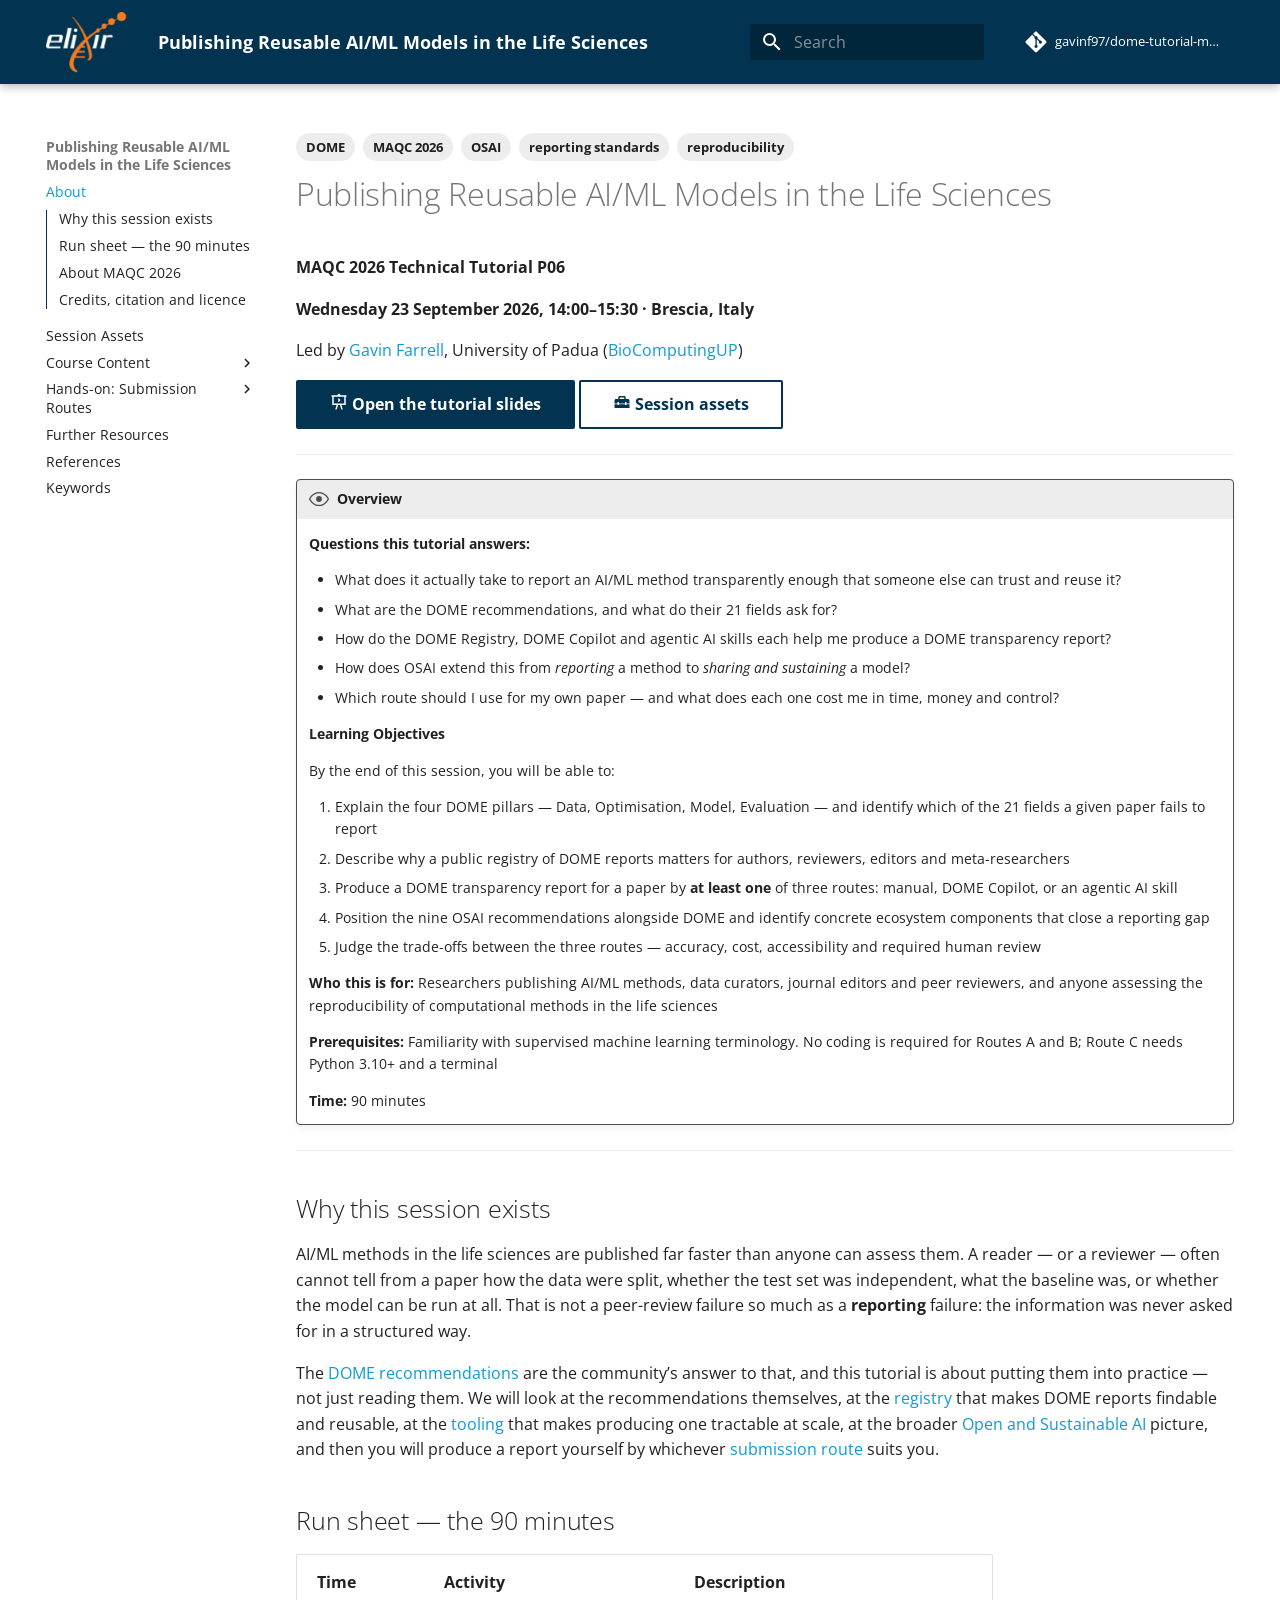
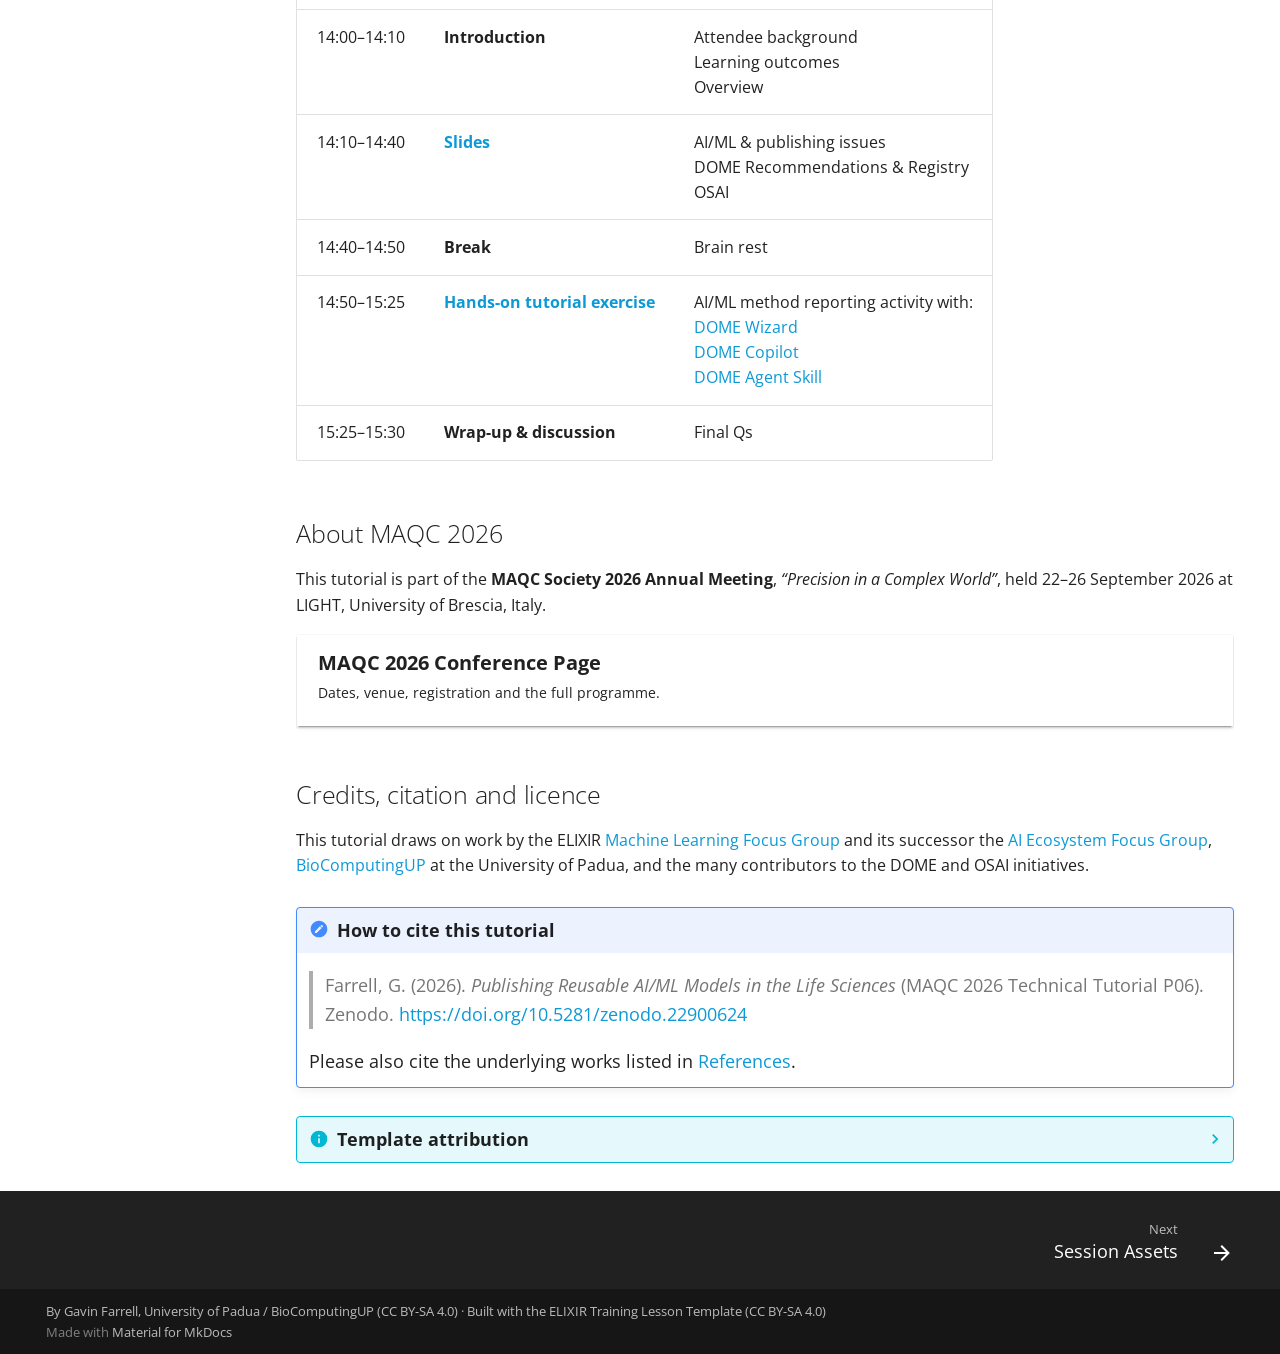
==== commit 9015797e: "Deployed 3624e8a with MkDocs version: 1.6.1" ====
--- a/index.html
+++ b/index.html
@@ -6,7 +6,7 @@
       <meta charset="utf-8">
       <meta name="viewport" content="width=device-width,initial-scale=1">
       
-        <meta name="description" content="MAQC2026 technical tutorial P06 — using the DOME and OSAI frameworks to report, publish and reuse AI/ML methods transparently in the life sciences.
+        <meta name="description" content="MAQC 2026 technical tutorial P06 — using the DOME and OSAI frameworks to report, publish and reuse AI/ML methods transparently in the life sciences.
 ">
       
       
@@ -309,21 +309,10 @@
 </li>
       
         <li class="md-nav__item">
-  <a href="#the-three-routes-at-a-glance" class="md-nav__link">
+  <a href="#about-maqc-2026" class="md-nav__link">
     <span class="md-ellipsis">
       
-        The three routes at a glance
-      
-    </span>
-  </a>
-  
-</li>
-      
-        <li class="md-nav__item">
-  <a href="#about-maqc2026" class="md-nav__link">
-    <span class="md-ellipsis">
-      
-        About MAQC2026
+        About MAQC 2026
       
     </span>
   </a>
@@ -437,7 +426,7 @@
   <span class="md-ellipsis">
     
   
-    1. The DOME Standard
+    1. The DOME Recommendations
   
 
     
@@ -550,118 +539,6 @@
     
   
     5. Agentic AI Skills for DOME
-  
-
-    
-  </span>
-  
-  
-
-      </a>
-    </li>
-  
-
-              
-            
-              
-                
-  
-  
-  
-  
-    <li class="md-nav__item">
-      <a href="chapters/chapter_06_route_manual/" class="md-nav__link">
-        
-  
-  
-  <span class="md-ellipsis">
-    
-  
-    6. Route A — Manual via the DOME Registry
-  
-
-    
-  </span>
-  
-  
-
-      </a>
-    </li>
-  
-
-              
-            
-              
-                
-  
-  
-  
-  
-    <li class="md-nav__item">
-      <a href="chapters/chapter_07_route_copilot/" class="md-nav__link">
-        
-  
-  
-  <span class="md-ellipsis">
-    
-  
-    7. Route B — DOME Copilot
-  
-
-    
-  </span>
-  
-  
-
-      </a>
-    </li>
-  
-
-              
-            
-              
-                
-  
-  
-  
-  
-    <li class="md-nav__item">
-      <a href="chapters/chapter_08_route_agent/" class="md-nav__link">
-        
-  
-  
-  <span class="md-ellipsis">
-    
-  
-    8. Route C — Agent Skills
-  
-
-    
-  </span>
-  
-  
-
-      </a>
-    </li>
-  
-
-              
-            
-              
-                
-  
-  
-  
-  
-    <li class="md-nav__item">
-      <a href="chapters/references/" class="md-nav__link">
-        
-  
-  
-  <span class="md-ellipsis">
-    
-  
-    References
   
 
     
@@ -688,6 +565,172 @@
   
   
   
+    
+    
+    
+    
+    
+    <li class="md-nav__item md-nav__item--nested">
+      
+        
+        
+        <input class="md-nav__toggle md-toggle " type="checkbox" id="__nav_4" >
+        
+          
+          <label class="md-nav__link" for="__nav_4" id="__nav_4_label" tabindex="0">
+            
+  
+  
+  <span class="md-ellipsis">
+    
+  
+    Hands-on: Submission Routes
+  
+
+    
+  </span>
+  
+  
+
+            <span class="md-nav__icon md-icon"></span>
+          </label>
+        
+        <nav class="md-nav" data-md-level="1" aria-labelledby="__nav_4_label" aria-expanded="false">
+          <label class="md-nav__title" for="__nav_4">
+            <span class="md-nav__icon md-icon"></span>
+            
+  
+    Hands-on: Submission Routes
+  
+
+          </label>
+          <ul class="md-nav__list" data-md-scrollfix>
+            
+              
+                
+  
+  
+  
+  
+    <li class="md-nav__item">
+      <a href="routes/" class="md-nav__link">
+        
+  
+  
+  <span class="md-ellipsis">
+    
+  
+    Choosing a route
+  
+
+    
+  </span>
+  
+  
+
+      </a>
+    </li>
+  
+
+              
+            
+              
+                
+  
+  
+  
+  
+    <li class="md-nav__item">
+      <a href="chapters/chapter_06_route_manual/" class="md-nav__link">
+        
+  
+  
+  <span class="md-ellipsis">
+    
+  
+    Route A — Manual via the DOME Wizard
+  
+
+    
+  </span>
+  
+  
+
+      </a>
+    </li>
+  
+
+              
+            
+              
+                
+  
+  
+  
+  
+    <li class="md-nav__item">
+      <a href="chapters/chapter_07_route_copilot/" class="md-nav__link">
+        
+  
+  
+  <span class="md-ellipsis">
+    
+  
+    Route B — DOME Copilot
+  
+
+    
+  </span>
+  
+  
+
+      </a>
+    </li>
+  
+
+              
+            
+              
+                
+  
+  
+  
+  
+    <li class="md-nav__item">
+      <a href="chapters/chapter_08_route_agent/" class="md-nav__link">
+        
+  
+  
+  <span class="md-ellipsis">
+    
+  
+    Route C — Agent Skills
+  
+
+    
+  </span>
+  
+  
+
+      </a>
+    </li>
+  
+
+              
+            
+          </ul>
+        </nav>
+      
+    </li>
+  
+
+    
+      
+      
+  
+  
+  
+  
     <li class="md-nav__item">
       <a href="follow_up_training/" class="md-nav__link">
         
@@ -697,6 +740,33 @@
     
   
     Further Resources
+  
+
+    
+  </span>
+  
+  
+
+      </a>
+    </li>
+  
+
+    
+      
+      
+  
+  
+  
+  
+    <li class="md-nav__item">
+      <a href="chapters/references/" class="md-nav__link">
+        
+  
+  
+  <span class="md-ellipsis">
+    
+  
+    References
   
 
     
@@ -764,7 +834,7 @@
       
       
       
-        <a href="keywords/#tag:maqc2026" class="md-tag">MAQC2026</a>
+        <a href="keywords/#tag:maqc-2026" class="md-tag">MAQC 2026</a>
       
     
       
@@ -796,8 +866,11 @@
 
 
 <div><h1 id="publishing-reusable-aiml-models-in-the-life-sciences">Publishing Reusable AI/ML Models in the Life Sciences</h1>
-<p><strong>MAQC2026 Technical Tutorial P06 · Wednesday 23 September 2026, 14:00–15:30 · Brescia, Italy</strong></p>
-<p>Led by <a href="https://orcid.org/0000-0002-0558-8337">Gavin Farrell</a>, University of Padua (<a href="https://protein.bio.unipd.it/">BioComputingUP</a>) · Focus: <strong>ELIXIR ecosystem, DOME, OSAI</strong></p>
+<p><strong>MAQC 2026 Technical Tutorial P06</strong></p>
+<p><strong>Wednesday 23 September 2026, 14:00–15:30 · Brescia, Italy</strong></p>
+<p>Led by <a href="https://orcid.org/0000-0001-5166-8551">Gavin Farrell</a>, University of Padua (<a href="https://protein.bio.unipd.it/">BioComputingUP</a>)</p>
+<p><a class="md-button md-button--primary" href="https://docs.google.com/presentation/d/1YyIH6UaMAw16p5z5xwGjAdpWyqXuT1-GMjMfYWFtFnU/edit?slide=id.g3fbb5ca46c4_0_934#slide=id.g3fbb5ca46c4_0_934"><span class="twemoji"><svg xmlns="http://www.w3.org/2000/svg" viewbox="0 0 24 24"><path d="M2 3h8a2 2 0 0 1 2-2 2 2 0 0 1 2 2h8v2h-1v11h-5.75L17 22h-2l-1.75-6h-2.5L9 22H7l1.75-6H3V5H2zm3 2v9h14V5zm6.85 6.85a.5.5 0 0 1-.35.15.5.5 0 0 1-.5-.5v-4a.5.5 0 0 1 .5-.5c.14 0 .26.06.35.15l1.4 1.39c.32.32.64.64.64.96s-.32.64-.64.96z"></path></svg></span> Open the tutorial slides</a>
+<a class="md-button" href="assets/"><span class="twemoji"><svg xmlns="http://www.w3.org/2000/svg" viewbox="0 0 24 24"><path d="M18 16h-2v-1H8v1H6v-1H2v5h20v-5h-4zm2-8h-3V6c0-1.1-.9-2-2-2H9c-1.1 0-2 .9-2 2v2H4c-1.1 0-2 .9-2 2v4h4v-2h2v2h8v-2h2v2h4v-4c0-1.1-.9-2-2-2m-5 0H9V6h6z"></path></svg></span> Session assets</a></p>
 <hr>
 <div class="admonition overview">
 <p class="admonition-title">Overview</p>
@@ -832,143 +905,56 @@
 structured way.</p>
 <p>The <a href="chapters/chapter_01_dome/">DOME recommendations</a> are the community’s
 answer to that, and this tutorial is about putting them into practice — not
-just reading them. We will look at the standard itself, at the
+just reading them. We will look at the recommendations themselves, at the
 <a href="chapters/chapter_02_registry/">registry</a> that makes DOME reports findable
 and reusable, at the <a href="chapters/chapter_03_copilot/">tooling</a> that makes
 producing one tractable at scale, at the broader
 <a href="chapters/chapter_04_osai/">Open and Sustainable AI</a> picture, and then you
 will produce a report yourself by whichever
-<a href="chapters/chapter_06_route_manual/">route</a> suits you.</p>
+<a href="routes/">submission route</a> suits you.</p>
 <h2 id="run-sheet-the-90-minutes">Run sheet — the 90 minutes</h2>
 <table>
 <thead>
 <tr>
 <th>Time</th>
-<th>Segment</th>
-<th>Page</th>
+<th>Activity</th>
+<th>Description</th>
 </tr>
 </thead>
 <tbody>
 <tr>
-<td>14:00–14:05</td>
-<td>Welcome, scope, and getting the shared assets open</td>
-<td><a href="assets/">Session Assets</a></td>
+<td>14:00–14:10</td>
+<td><strong>Introduction</strong></td>
+<td>Attendee background<br>Learning outcomes<br>Overview</td>
 </tr>
 <tr>
-<td>14:05–14:20</td>
-<td>The DOME standard: four pillars, 21 fields</td>
-<td><a href="chapters/chapter_01_dome/">Chapter 1</a></td>
-</tr>
-<tr>
-<td>14:20–14:30</td>
-<td>The DOME Registry: findable, reusable transparency reports</td>
-<td><a href="chapters/chapter_02_registry/">Chapter 2</a></td>
-</tr>
-<tr>
-<td>14:30–14:40</td>
-<td>DOME Copilot: LLM-assisted, human-in-the-loop curation</td>
-<td><a href="chapters/chapter_03_copilot/">Chapter 3</a></td>
+<td>14:10–14:40</td>
+<td><strong><a href="https://docs.google.com/presentation/d/1YyIH6UaMAw16p5z5xwGjAdpWyqXuT1-GMjMfYWFtFnU/edit?slide=id.g3fbb5ca46c4_0_934#slide=id.g3fbb5ca46c4_0_934">Slides</a></strong></td>
+<td>AI/ML &amp; publishing issues<br>DOME Recommendations &amp; Registry<br>OSAI</td>
 </tr>
 <tr>
 <td>14:40–14:50</td>
-<td>Open and Sustainable AI: the nine recommendations</td>
-<td><a href="chapters/chapter_04_osai/">Chapter 4</a></td>
+<td><strong>Break</strong></td>
+<td>Brain rest</td>
 </tr>
 <tr>
-<td>14:50–15:00</td>
-<td>Agentic AI skills: frontier models in the loop</td>
-<td><a href="chapters/chapter_05_agentic/">Chapter 5</a></td>
-</tr>
-<tr>
-<td>15:00–15:25</td>
-<td><strong>Hands-on</strong> — pick a route and annotate a paper</td>
-<td><a href="chapters/chapter_06_route_manual/">Ch. 6</a> · <a href="chapters/chapter_07_route_copilot/">7</a> · <a href="chapters/chapter_08_route_agent/">8</a></td>
+<td>14:50–15:25</td>
+<td><strong><a href="routes/">Hands-on tutorial exercise</a></strong></td>
+<td>AI/ML method reporting activity with:<br><a href="chapters/chapter_06_route_manual/">DOME Wizard</a><br><a href="chapters/chapter_07_route_copilot/">DOME Copilot</a><br><a href="chapters/chapter_08_route_agent/">DOME Agent Skill</a></td>
 </tr>
 <tr>
 <td>15:25–15:30</td>
-<td>Discussion, next steps, how to keep contributing</td>
-<td><a href="follow_up_training/">Further Resources</a></td>
+<td><strong>Wrap-up &amp; discussion</strong></td>
+<td>Final Qs</td>
 </tr>
 </tbody>
 </table>
-<div class="admonition tip">
-<p class="admonition-title">Do this first</p>
-<p>Open the <strong><a href="assets/">Session Assets</a></strong> page now. The slides and the shared
-collaborative document are both linked there, and we will use the shared
-document throughout for notes, questions and the hands-on activity.</p>
-</div>
-<h2 id="the-three-routes-at-a-glance">The three routes at a glance</h2>
-<p>There is no single right way to produce a DOME transparency report. The
-hands-on segment lets you pick, and the honest trade-offs are laid out in each
-chapter.</p>
-<table>
-<thead>
-<tr>
-<th></th>
-<th><strong>Route A — Manual</strong></th>
-<th><strong>Route B — DOME Copilot</strong></th>
-<th><strong>Route C — Agent Skill</strong></th>
-</tr>
-</thead>
-<tbody>
-<tr>
-<td>What drives it</td>
-<td>You, reading the paper</td>
-<td>A mid-sized LLM (Mistral Small 3.1 24B)</td>
-<td>A frontier agent (Claude or similar)</td>
-</tr>
-<tr>
-<td>Setup needed</td>
-<td>ORCID account</td>
-<td>Web login, nothing installed</td>
-<td>Python 3.10+, an agent platform</td>
-</tr>
-<tr>
-<td>Time per paper</td>
-<td>30–90 min</td>
-<td>~2 min to draft, then human review</td>
-<td>~5–15 min, then human review</td>
-</tr>
-<tr>
-<td>Cost</td>
-<td>Free</td>
-<td>Cheap, self-hostable, scales to a corpus</td>
-<td>Higher per paper; needs model credits</td>
-</tr>
-<tr>
-<td>Covers OSAI too</td>
-<td>No</td>
-<td>No</td>
-<td>Yes — DOME plus OSAI suggestions</td>
-</tr>
-<tr>
-<td>Human review</td>
-<td><em>Is</em> the work</td>
-<td><strong>Required</strong></td>
-<td><strong>Required</strong></td>
-</tr>
-<tr>
-<td>Chapter</td>
-<td><a href="chapters/chapter_06_route_manual/">Chapter 6</a></td>
-<td><a href="chapters/chapter_07_route_copilot/">Chapter 7</a></td>
-<td><a href="chapters/chapter_08_route_agent/">Chapter 8</a></td>
-</tr>
-</tbody>
-</table>
-<h2 id="about-maqc2026">About MAQC2026</h2>
-<p>This tutorial is part of the <strong>MAQC Society 2026 Annual Meeting</strong>, themed
-<em>“Precision in a Complex World”</em>, held <strong>22–26 September 2026</strong> at <strong>LIGHT,
-University of Brescia</strong>, Italy. The meeting is co-organised with the
-International Human Phenome Institute (IHPI), Shanghai, under the Patronage of
-the University of Brescia. Session P06 sits on the <strong>MAQC Technical Tutorial
-Day</strong> (Wednesday 23 September), the second pre-conference day.</p>
-<p>The MAQC Society’s tagline — <em>“Reproducibility is science. Science demands
-reproducibility.”</em> — is the reason this tutorial fits the programme.</p>
-<div class="nt-cards nt-grid cols-2">
-<div class="nt-card"><a href="https://themaqc.org/"><div><div class="nt-card-content"><p class="nt-card-title">MAQC Society</p><p class="nt-card-text">The society behind MAQC2026, its working groups and its reproducibility mission.</p></div></div></a></div>
-<div class="nt-card"><a href="https://themaqc.org/conferences/"><div><div class="nt-card-content"><p class="nt-card-title">MAQC2026 Conference Page</p><p class="nt-card-text">Dates, venue, registration, logistics and the full programme PDF.</p></div></div></a></div>
-<div class="nt-card"><a href="http://themaqc.org/wp-content/uploads/2026/08/MAQC2026_Program_Full-2026-08-29_v1.07.pdf"><div><div class="nt-card-content"><p class="nt-card-title">MAQC2026 Full Programme (PDF)</p><p class="nt-card-text">The official programme. Session P06 is on page 5, Wednesday 23 September, 14:00–15:30.</p></div></div></a></div>
-<div class="nt-card"><a href="https://themaqc.org/ml-working-group/"><div><div class="nt-card-content"><p class="nt-card-title">MAQC ML Working Group</p><p class="nt-card-text">The society’s machine learning working group — the natural home for follow-up on this session.</p></div></div></a></div>
+<h2 id="about-maqc-2026">About MAQC 2026</h2>
+<p>This tutorial is part of the <strong>MAQC Society 2026 Annual Meeting</strong>, <em>“Precision
+in a Complex World”</em>, held 22–26 September 2026 at LIGHT, University of Brescia,
+Italy.</p>
+<div class="nt-cards nt-grid cols-1">
+<div class="nt-card"><a href="https://themaqc.org/conferences/"><div><div class="nt-card-content"><p class="nt-card-title">MAQC 2026 Conference Page</p><p class="nt-card-text">Dates, venue, registration and the full programme.</p></div></div></a></div>
 </div>
 <h2 id="credits-citation-and-licence">Credits, citation and licence</h2>
 <p>This tutorial draws on work by the ELIXIR
@@ -980,11 +966,10 @@
 <p class="admonition-title">How to cite this tutorial</p>
 <blockquote>
 <p>Farrell, G. (2026). <em>Publishing Reusable AI/ML Models in the Life Sciences</em>
-(MAQC2026 Technical Tutorial P06). <a href="https://gavinf97.github.io/dome-tutorial-maqc-2026/">https://gavinf97.github.io/dome-tutorial-maqc-2026/</a></p>
+(MAQC 2026 Technical Tutorial P06). Zenodo.
+<a href="https://doi.org/10.5281/zenodo.22900624">https://doi.org/10.5281/zenodo.22900624</a></p>
 </blockquote>
-<p>Machine-readable metadata is in
-<a href="https://github.com/gavinf97/dome-tutorial-maqc-2026/blob/main/CITATION.cff"><code>CITATION.cff</code></a>.
-Please also cite the underlying works listed in <a href="chapters/references/">References</a>.</p>
+<p>Please also cite the underlying works listed in <a href="chapters/references/">References</a>.</p>
 </div>
 <details class="info">
 <summary>Template attribution</summary>
@@ -992,7 +977,7 @@
 by van Geest G, Kronander E, Romero Herrera JA, Žlender N, ELIXIR Training
 Coordination Team &amp; Cardona A (2023), DOI
 <a href="https://doi.org/10.5281/zenodo.7913092">10.5281/zenodo.7913092</a>, CC BY-SA 4.0.
-Content has been replaced with the MAQC2026 tutorial material. Because the
+Content has been replaced with the MAQC 2026 tutorial material. Because the
 template is ShareAlike, <strong>this tutorial is also licensed
 <a href="https://creativecommons.org/licenses/by-sa/4.0/">CC BY-SA 4.0</a></strong>.</p>
 </details>
@@ -1001,20 +986,22 @@
     "@context": "https://schema.org/",
     "@type": "LearningResource",
     "@id": "https://gavinf97.github.io/dome-tutorial-maqc-2026/",
+    "identifier": "https://doi.org/10.5281/zenodo.22900624",
     "conformsTo": "https://bioschemas.org/profiles/TrainingMaterial/1.0-RELEASE",
-    "description": "Tutorial companion site for MAQC2026 session P06, \"Publishing Reusable AI/ML Models in the Life Sciences\". Covers the DOME recommendations for reporting supervised machine learning in biology, the DOME Registry, DOME Copilot, the Open and Sustainable AI (OSAI) recommendations, and three practical routes to producing a DOME transparency report: manual annotation, LLM-assisted annotation with DOME Copilot, and agentic annotation with the DOME Agent Skill.\n",
+    "description": "Tutorial companion site for MAQC 2026 session P06, \"Publishing Reusable AI/ML Models in the Life Sciences\". Covers the DOME recommendations for reporting supervised machine learning in biology, the DOME Registry, DOME Copilot, the Open and Sustainable AI (OSAI) recommendations, and three practical routes to producing a DOME transparency report: manual annotation, LLM-assisted annotation with DOME Copilot, and agentic annotation with the DOME Agent Skill.\n",
     "keywords": "DOME, OSAI, machine learning, reporting standards, transparency, reproducibility, FAIR, ELIXIR, MAQC, AI registries",
-    "name": "Publishing Reusable AI/ML Models in the Life Sciences \u2014 MAQC2026 Tutorial",
+    "name": "Publishing Reusable AI/ML Models in the Life Sciences \u2014 MAQC 2026 Tutorial",
     "license": "CC-BY-SA-4.0",
     "url": "https://gavinf97.github.io/dome-tutorial-maqc-2026/",
     "audience": "Researchers, data curators, journal editors and reviewers working with AI/ML methods in the life sciences",
     "competencyRequired": "Basic familiarity with supervised machine learning terminology",
     "timeRequired": "PT1H30M",
     "inLanguage": "en",
-    "authors": [
+    "author": [
         {
+            "@type": "Person",
             "name": "Gavin Farrell",
-            "url": "https://orcid.org/0000-0002-0558-8337"
+            "url": "https://orcid.org/0000-0001-5166-8551"
         }
     ]
 }
--- a/stylesheets/extra.css
+++ b/stylesheets/extra.css
@@ -52,7 +52,7 @@
   font-size: 14px;
 }
 
-/* --- MAQC2026 tutorial additions --- */
+/* --- MAQC 2026 tutorial additions --- */
 
 /* DOME field badges (REQUIREMENT / RECOMMENDATION) */
 .badge-req,
@@ -76,7 +76,7 @@
   color: #ffffff;
 }
 
-/* Run sheet + route-comparison tables read better full width */
+/* Compact tables: run sheet, route comparison, field tables */
 .md-typeset table:not([class]) {
   font-size: 0.78rem;
 }
